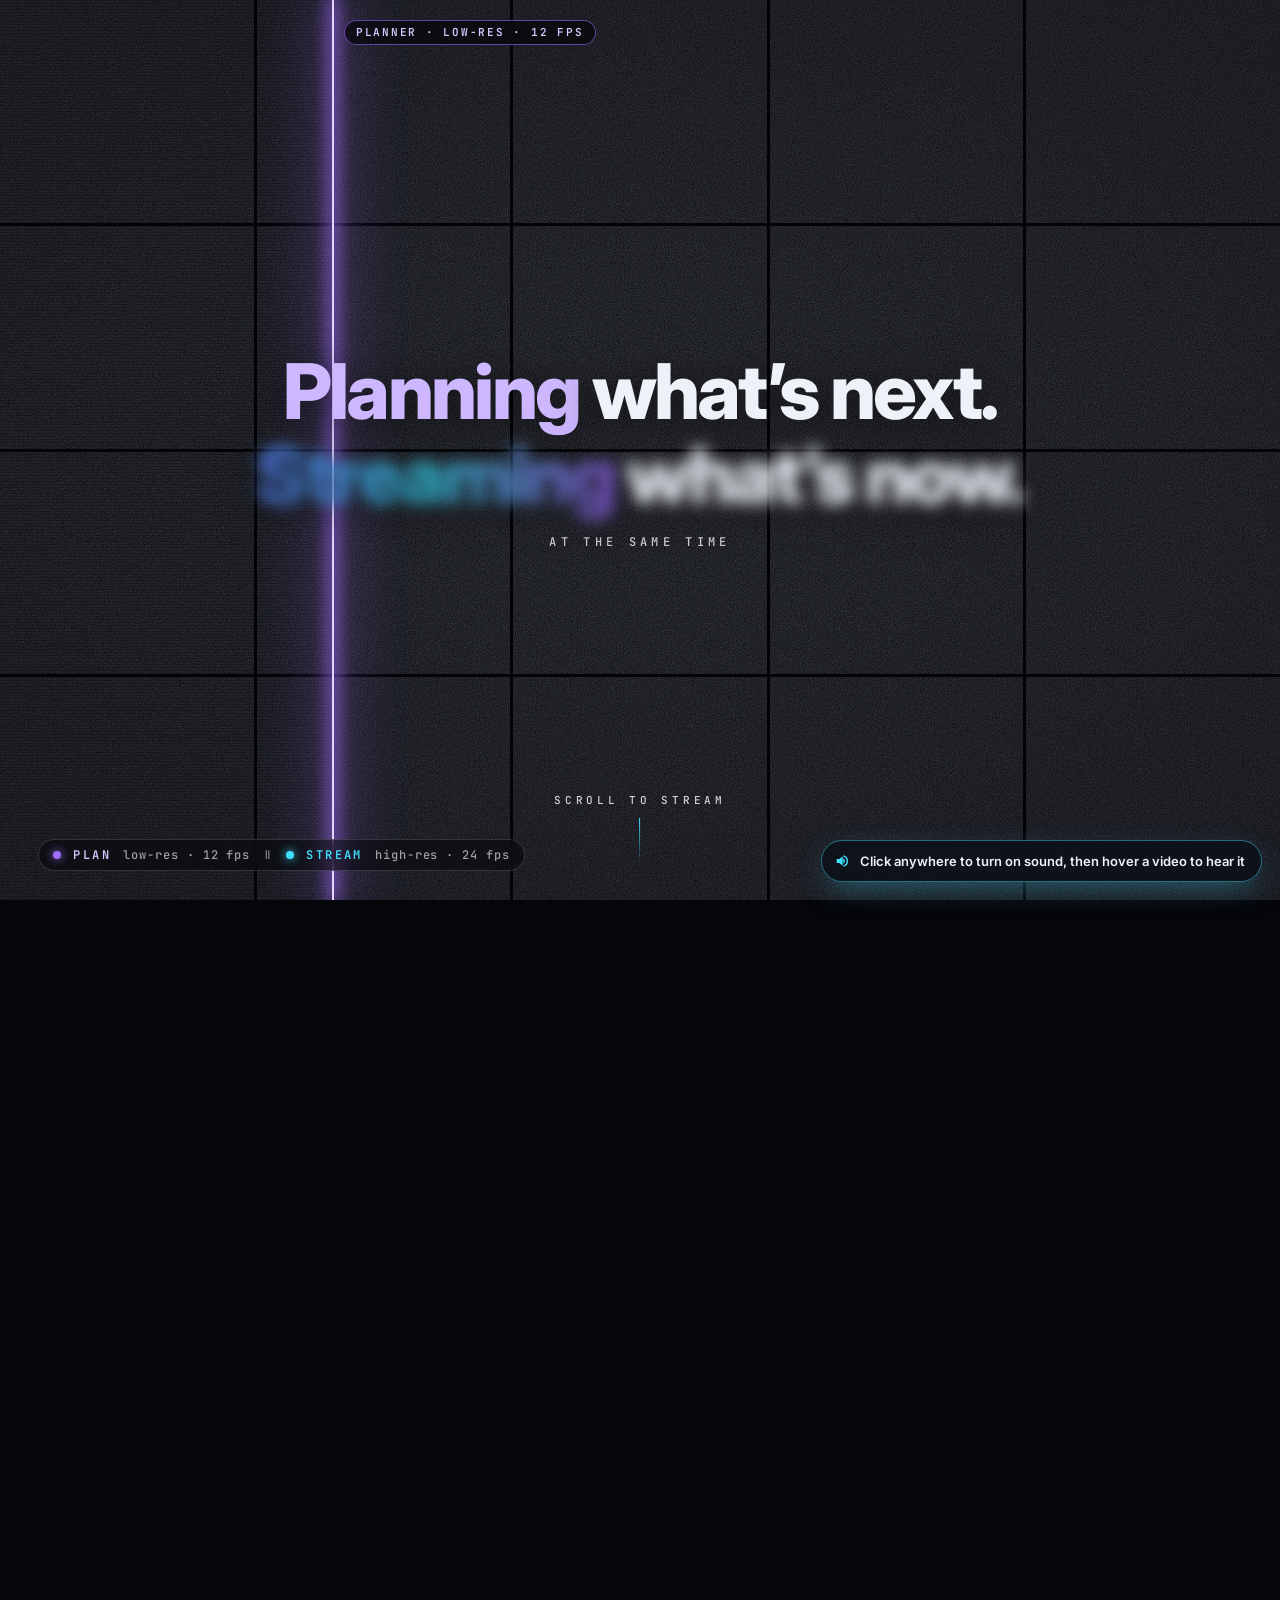
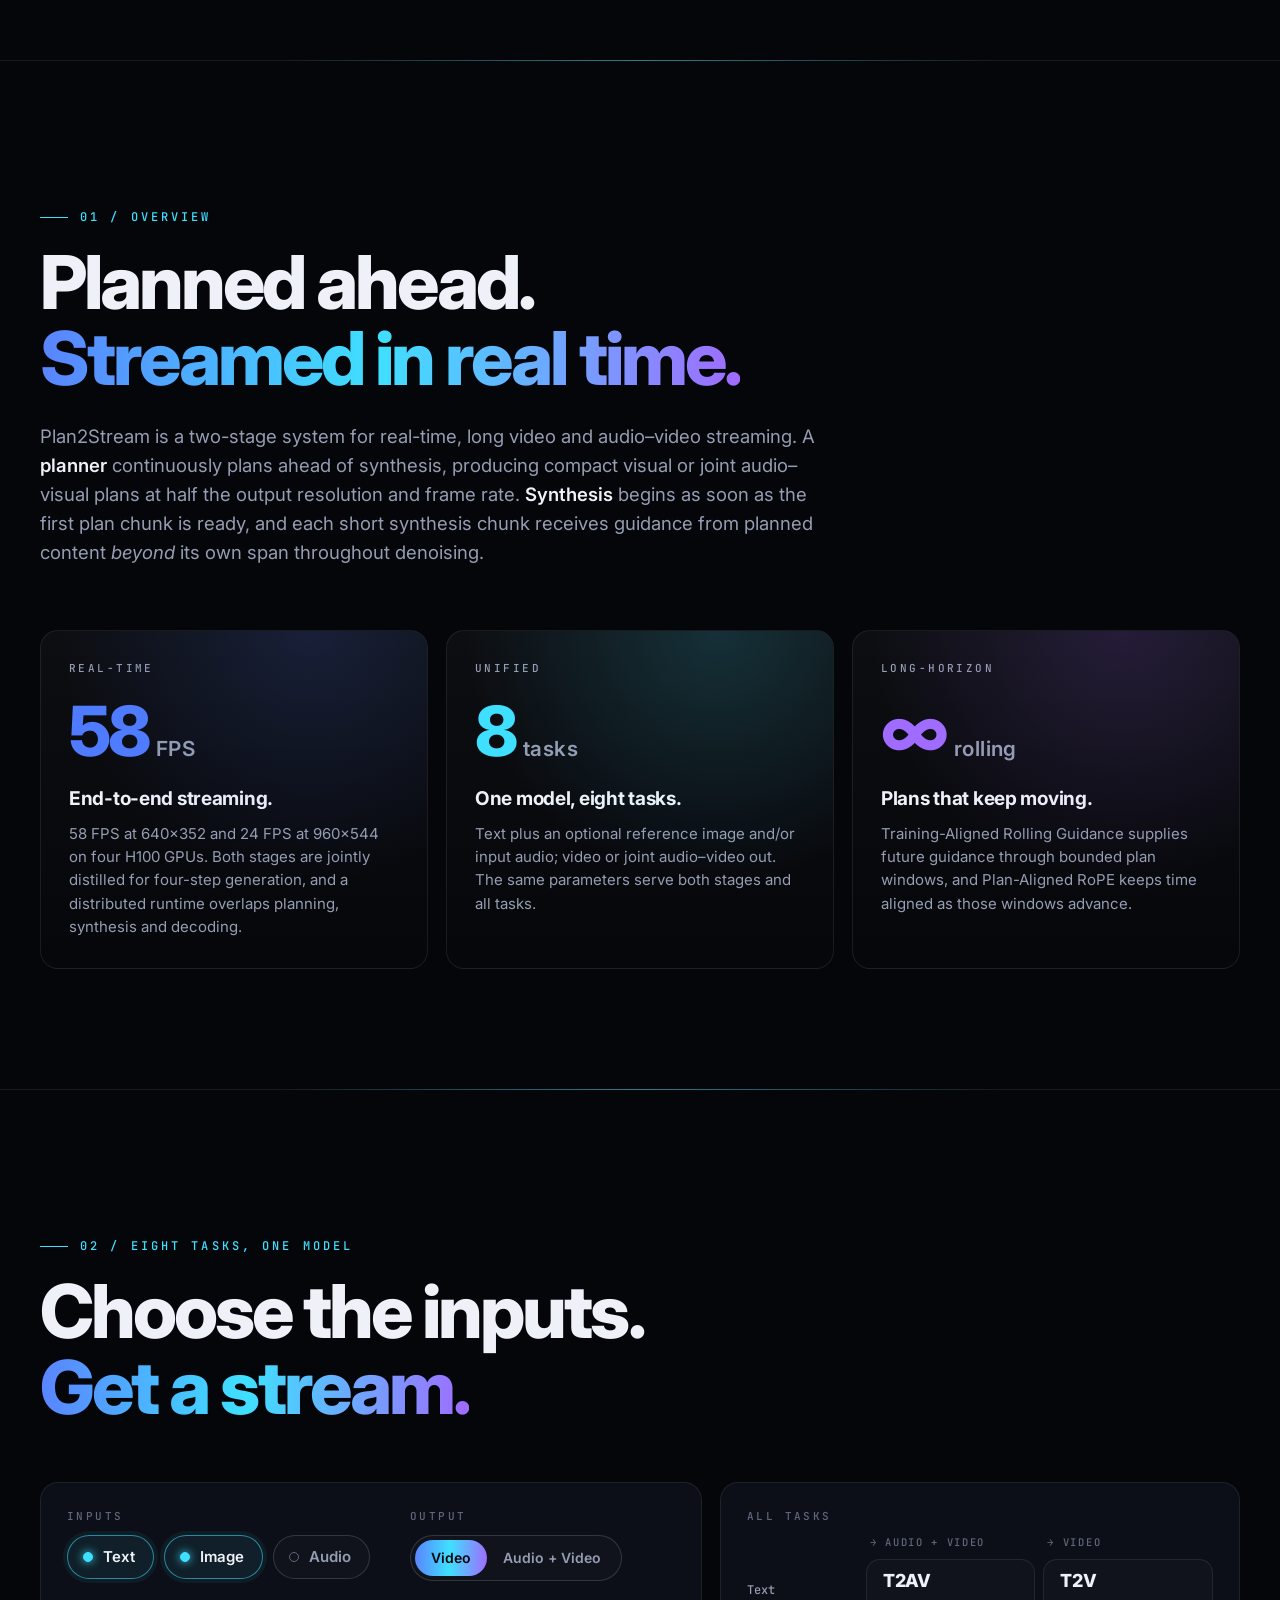
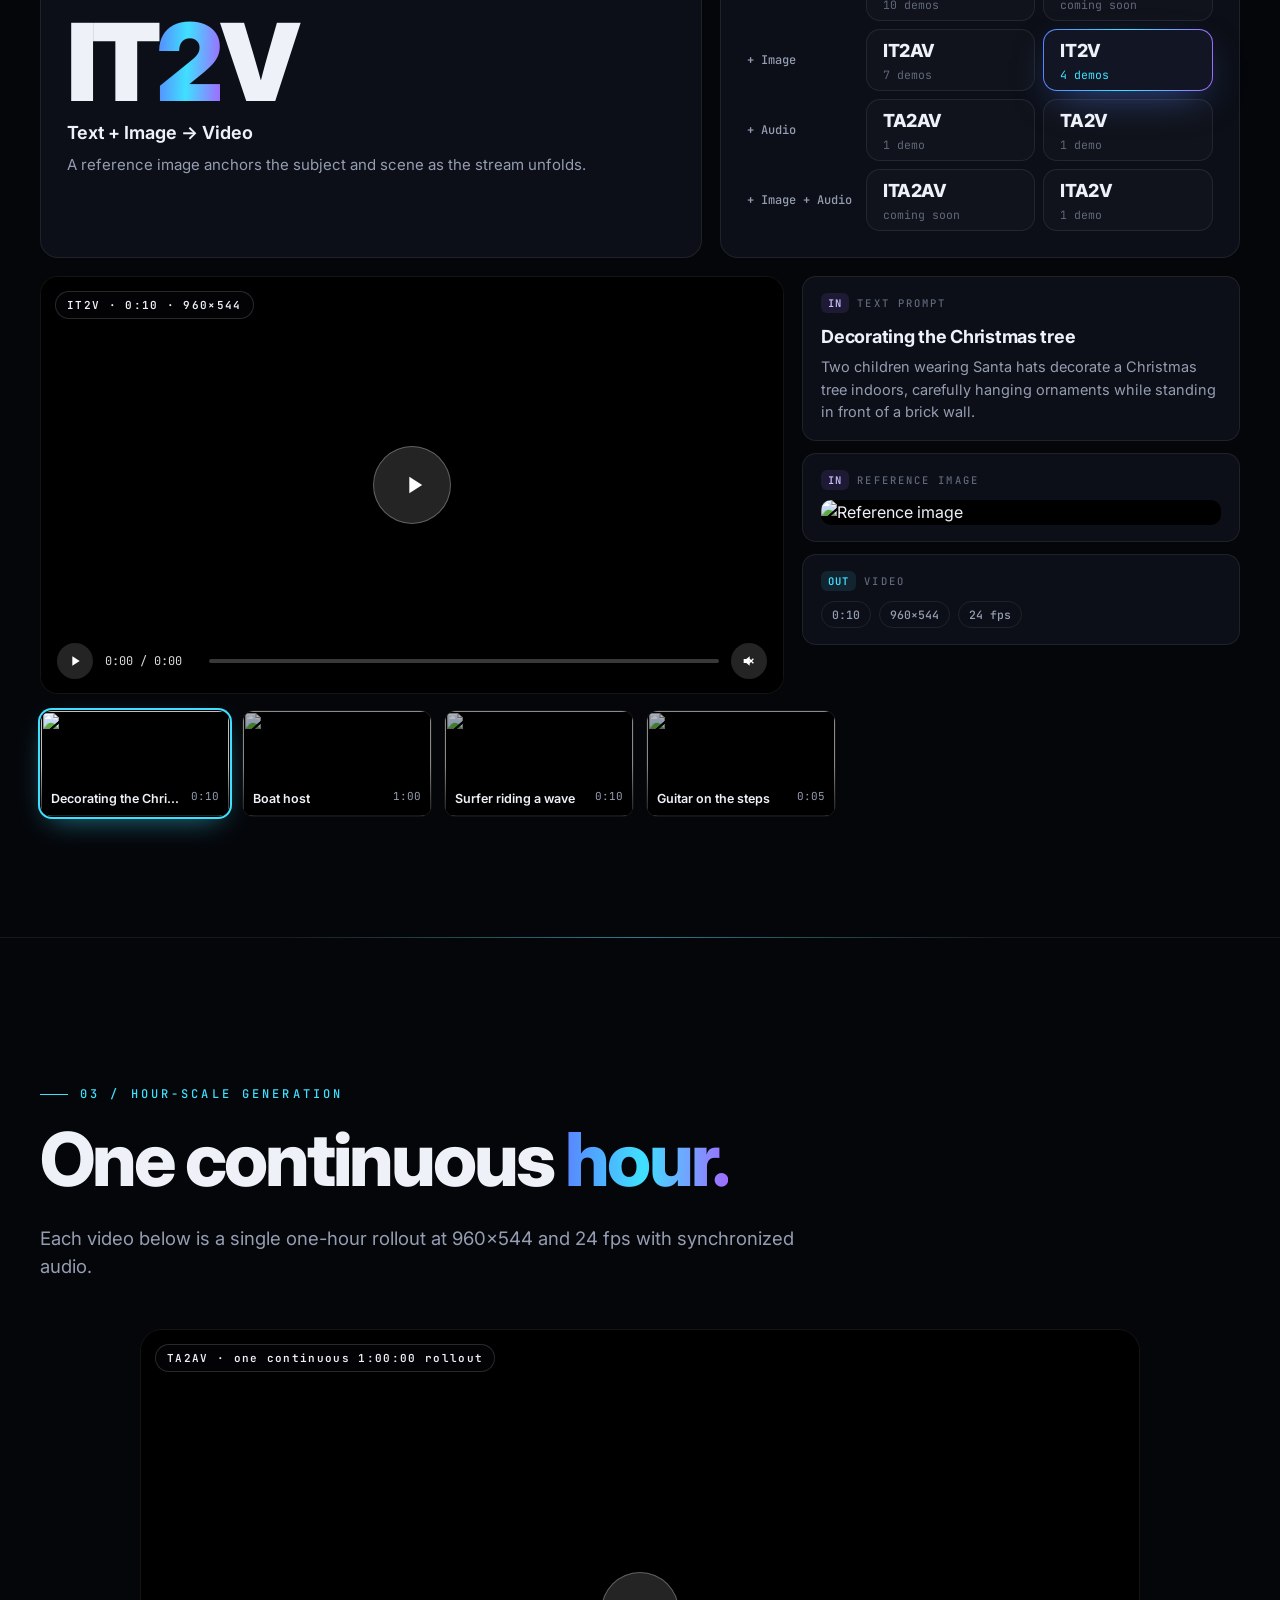
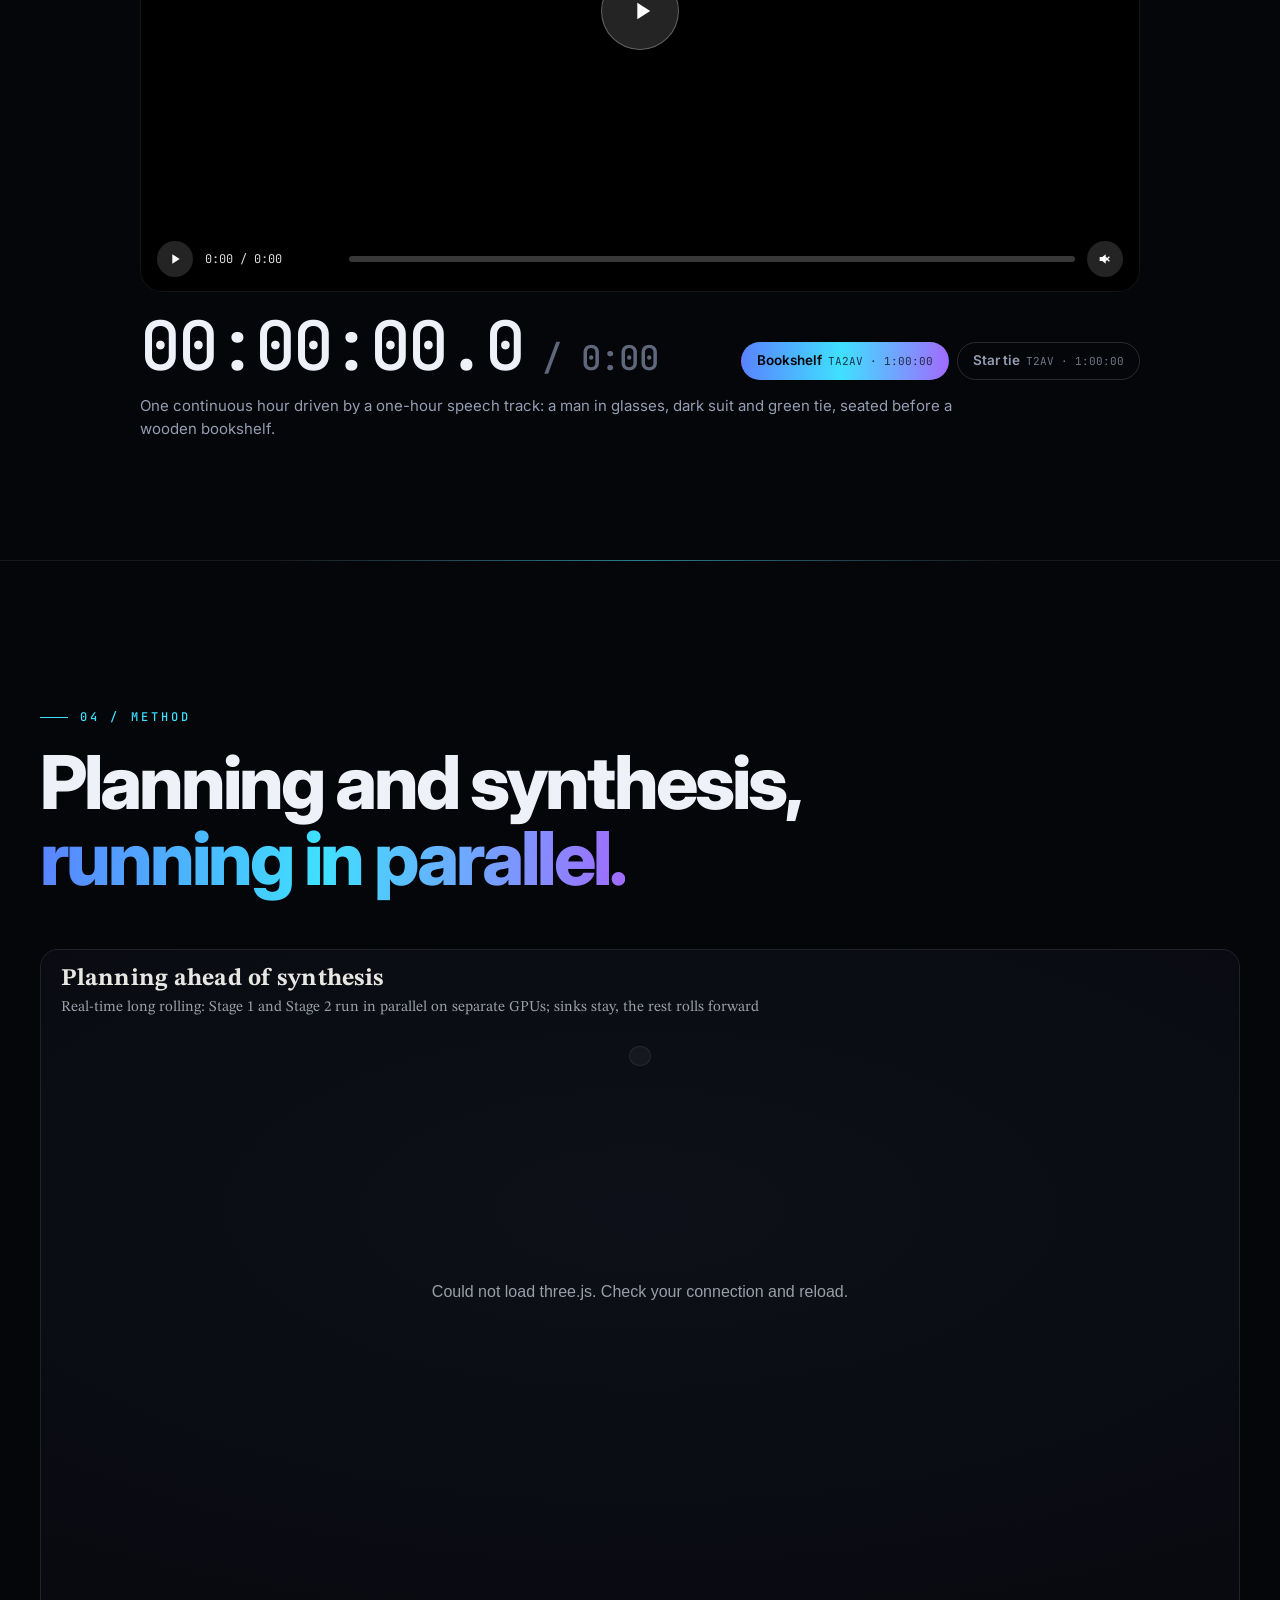
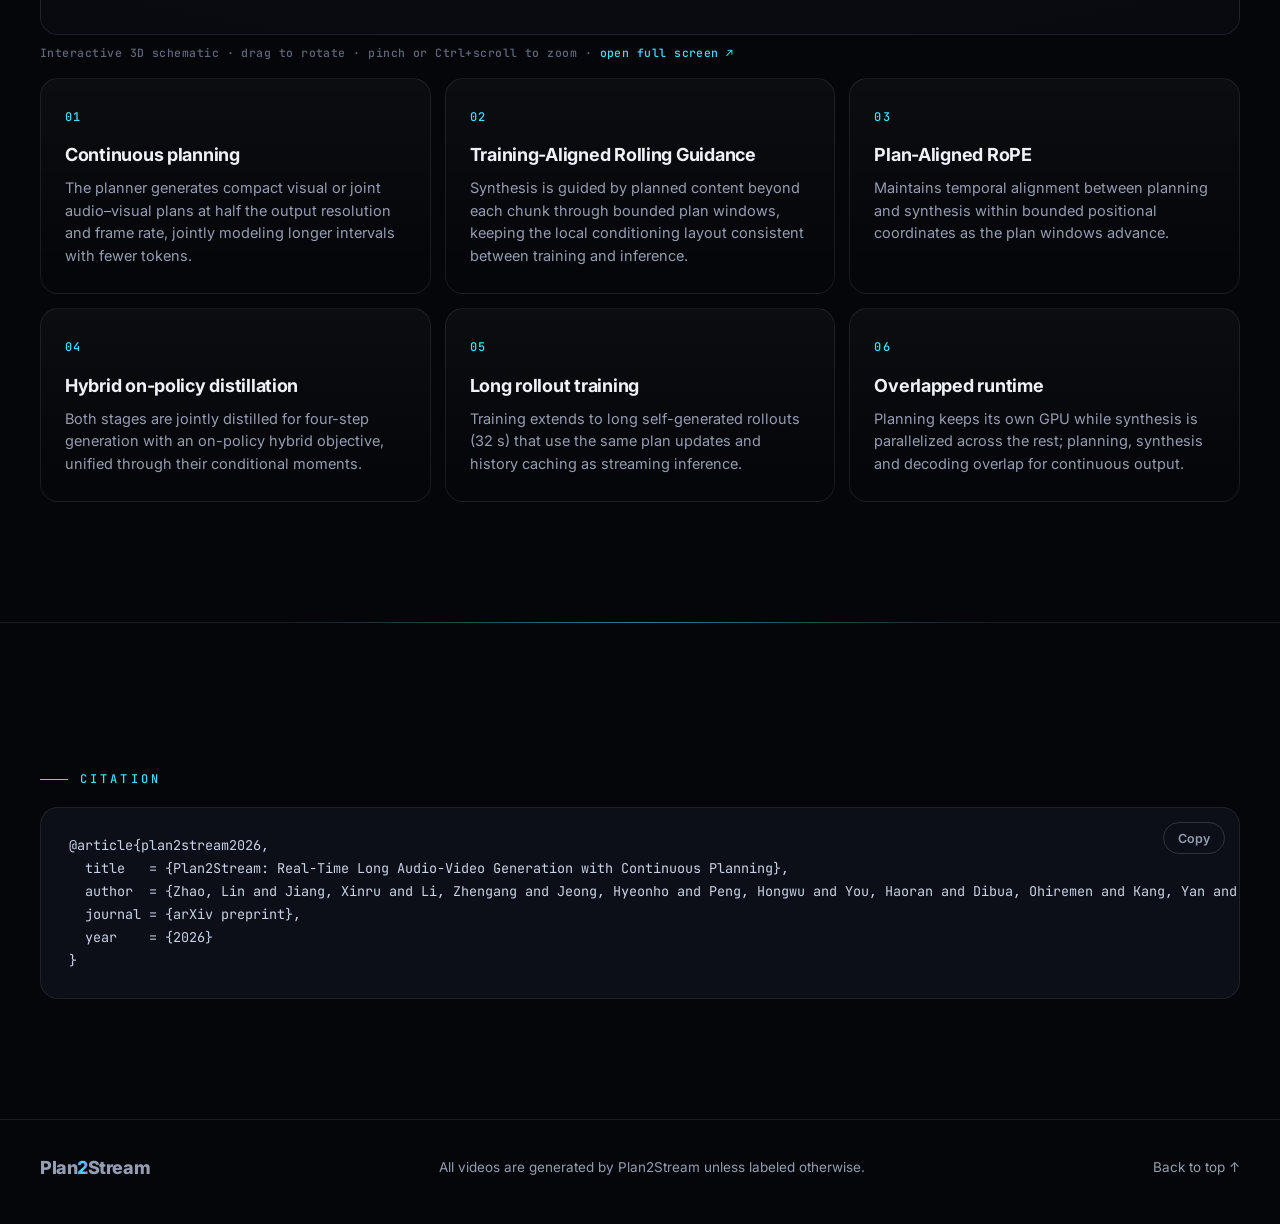
==== docs/index.html @ 72441523 "Plan2Stream project page Static site in docs/ (GitHub Pages, main:/docs). Videos are GitHub Release " ====
<!doctype html>
<html lang="en">
<head>
  <meta charset="utf-8" />
  <meta name="viewport" content="width=device-width, initial-scale=1, viewport-fit=cover" />
  <title>Plan2Stream: Real-Time Long Audio-Video Generation with Continuous Planning</title>
  <meta name="description" content="Plan2Stream is a unified two-stage system for real-time, long video and audio-video generation with continuous planning. Eight tasks, one model, hour-scale streams, 58 FPS end to end at 640×352." />
  <meta name="theme-color" content="#05060a" />
  <link rel="preconnect" href="https://fonts.googleapis.com" />
  <link rel="preconnect" href="https://fonts.gstatic.com" crossorigin />
  <link href="https://fonts.googleapis.com/css2?family=Inter:wght@400;500;600;700;800;900&family=JetBrains+Mono:wght@400;500;600&display=swap" rel="stylesheet" />
  <link rel="stylesheet" href="style.css?v=1" />
</head>
<body>
  <!-- ───────────────────────── Navigation (appears after the intro) ───────────────────────── -->
  <header class="nav" id="nav">
    <a class="nav-logo" href="#top">Plan<span>2</span>Stream</a>
    <nav class="nav-links" aria-label="Sections">
      <a href="#overview">Overview</a>
      <a href="#tasks">Tasks</a>
      <a href="#hour">Hour-scale</a>
      <a href="#method">Method</a>
      <a href="#compare" data-optional="compare">Compare</a>
      <a href="#bibtex">BibTeX</a>
    </nav>
    <button class="sound-btn" id="sound-btn" aria-pressed="false" aria-label="Toggle sound">
      <svg class="i-off" viewBox="0 0 24 24" aria-hidden="true"><path d="M4 9v6h4l5 4V5L8 9H4zm12.6 3 2.7-2.7-1.4-1.4-2.7 2.7-2.7-2.7-1.4 1.4 2.7 2.7-2.7 2.7 1.4 1.4 2.7-2.7 2.7 2.7 1.4-1.4z"/></svg>
      <svg class="i-on" viewBox="0 0 24 24" aria-hidden="true"><path d="M4 9v6h4l5 4V5L8 9H4zm12.5 3a4.5 4.5 0 0 0-2.5-4v8a4.5 4.5 0 0 0 2.5-4zM14 3.2v2.1a7 7 0 0 1 0 13.4v2.1a9 9 0 0 0 0-17.6z"/></svg>
      <span>Sound</span>
    </button>
  </header>

  <!-- ───────────────────────── Intro: plan → stream → wordmark ───────────────────────── -->
  <div class="hero-track" id="hero-track">
    <section class="hero" id="top" aria-label="Plan2Stream introduction">
      <h1 class="sr-only">Plan2Stream: Real-Time Long Audio-Video Generation with Continuous Planning</h1>

      <div class="wall" id="wall" aria-hidden="true"></div>
      <div class="shade" id="shade" aria-hidden="true"></div>
      <!-- Two fronts move at once: the planner runs ahead, synthesis follows at a fixed lag. -->
      <div class="fronts" aria-hidden="true">
        <div class="front front-plan" id="front-plan"><span>Planner · low-res · 12 fps</span></div>
        <div class="front front-syn" id="front-syn"><span>Synthesis · high-res · 24 fps</span></div>
      </div>

      <!-- Black multiply layer: the white wordmark lets the video wall show through. -->
      <div class="mask" id="mask" aria-hidden="true">
        <p class="mask-word" id="mask-word">P<span id="mask-focus">l</span>an2Stream</p>
      </div>
      <div class="lens-ring" id="lens-ring" aria-hidden="true"></div>

      <div class="hero-intro" id="hero-intro" aria-hidden="true">
        <p class="hi-line hi-plan"><em>Planning</em> what’s next.</p>
        <p class="hi-line hi-stream"><em>Streaming</em> what’s now.</p>
        <p class="hi-sub">at the same time</p>
      </div>

      <div class="hud" id="hud" aria-hidden="true">
        <span class="hud-dot plan"></span><span class="hud-mode plan">PLAN</span><span class="hud-spec">low-res · 12 fps</span>
        <span class="hud-sep">∥</span>
        <span class="hud-dot syn"></span><span class="hud-mode syn">STREAM</span><span class="hud-spec">high-res · 24 fps</span>
      </div>

      <div class="cue" id="cue" aria-hidden="true">
        <span>Scroll to stream</span>
        <i></i>
      </div>

      <p class="hero-kicker" id="hero-kicker">Real-time · Long-horizon · Audio–Video</p>

      <div class="hero-content" id="hero-content">
        <h2 class="hero-title">Real-Time Long Audio–Video Generation<br class="br-wide" /> with Continuous Planning</h2>
        <div class="hero-authors">
          <p class="author-row">
            <a class="author" href="https://lin-zhao-resolve.github.io/" target="_blank" rel="noopener">Lin Zhao<sup>1,2</sup><sup class="corr">*</sup></a>
            <a class="author" href="https://oshikaka.github.io/" target="_blank" rel="noopener">Xinru Jiang<sup>2</sup></a>
            <a class="author" href="https://scholar.google.com/citations?user=hH1Oun0AAAAJ" target="_blank" rel="noopener">Zhengang Li<sup>1</sup></a>
            <a class="author" href="https://hyeonho99.github.io/" target="_blank" rel="noopener">Hyeonho Jeong<sup>1</sup></a>
            <a class="author" href="https://harveyp123.github.io/" target="_blank" rel="noopener">Hongwu Peng<sup>1</sup></a>
          </p>
          <!-- Ohiremen Dibua: no live homepage found (Adobe profile returns 404); left unlinked. -->
          <p class="author-row">
            <a class="author" href="https://www.haoranyou.com/" target="_blank" rel="noopener">Haoran You<sup>1</sup></a>
            <span class="author">Ohiremen Dibua<sup>1</sup></span>
            <a class="author" href="https://research.adobe.com/person/yan-kang" target="_blank" rel="noopener">Yan Kang<sup>1</sup></a>
            <a class="author" href="https://xuelin.sites.northeastern.edu/" target="_blank" rel="noopener">Xue Lin<sup>2</sup></a>
            <a class="author" href="https://yifanfanfanfan.github.io/" target="_blank" rel="noopener">Yifan Gong<sup>1</sup></a>
          </p>
        </div>
        <p class="hero-affil"><span><sup>1</sup>Adobe Research</span><span><sup>2</sup>Northeastern University</span></p>
        <p class="hero-corr"><sup class="corr">*</sup>Corresponding author</p>
        <div class="hero-links">
          <a class="pill is-soon" href="#" aria-disabled="true">
            <svg viewBox="0 0 24 24" aria-hidden="true"><path d="M6 2h9l5 5v15H6V2zm8 1.5V8h4.5L14 3.5zM8.5 12h9v1.5h-9V12zm0 3.5h9V17h-9v-1.5zm0-7h4V10h-4V8.5z"/></svg>
            Paper <small>soon</small>
          </a>
          <a class="pill" href="https://github.com/lin-zhao-resoLve/Plan2Stream" target="_blank" rel="noopener">
            <svg viewBox="0 0 24 24" aria-hidden="true"><path d="M12 .5a11.5 11.5 0 0 0-3.6 22.4c.6.1.8-.3.8-.6v-2c-3.2.7-3.9-1.5-3.9-1.5-.5-1.3-1.3-1.7-1.3-1.7-1-.7.1-.7.1-.7 1.2.1 1.8 1.2 1.8 1.2 1 1.8 2.8 1.3 3.5 1 .1-.8.4-1.3.7-1.6-2.6-.3-5.3-1.3-5.3-5.7 0-1.3.5-2.3 1.2-3.1-.1-.3-.5-1.5.1-3.1 0 0 1-.3 3.2 1.2a11 11 0 0 1 5.8 0c2.2-1.5 3.2-1.2 3.2-1.2.6 1.6.2 2.8.1 3.1.8.8 1.2 1.9 1.2 3.1 0 4.4-2.7 5.4-5.3 5.7.4.4.8 1.1.8 2.2v3.2c0 .3.2.7.8.6A11.5 11.5 0 0 0 12 .5z"/></svg>
            GitHub
          </a>
          <a class="pill" href="#tasks">
            <svg viewBox="0 0 24 24" aria-hidden="true"><path d="M8 5v14l11-7z"/></svg>
            Demos
          </a>
          <a class="pill" href="#bibtex">
            <svg viewBox="0 0 24 24" aria-hidden="true"><path d="M7 7h4v4H8.5c0 1.7.9 2.8 2.5 3.2V16c-2.6-.4-4-2.3-4-5V7zm7 0h4v4h-2.5c0 1.7.9 2.8 2.5 3.2V16c-2.6-.4-4-2.3-4-5V7z"/></svg>
            BibTeX
          </a>
        </div>
        <ul class="hero-stats">
          <li><b>58</b><span>FPS · 640×352</span></li>
          <li><b>24</b><span>FPS · 960×544</span></li>
          <li><b>8</b><span>tasks · 1 model</span></li>
        </ul>
        <p class="hero-note">End-to-end throughput on four NVIDIA H100 GPUs</p>
      </div>
    </section>
  </div>

  <main id="site">
    <!-- ───────────────────────── 01 Overview ───────────────────────── -->
    <section class="section" id="overview">
      <div class="wrap">
        <p class="eyebrow reveal">01 / Overview</p>
        <h2 class="display reveal">Planned ahead.<br /><span class="grad">Streamed in real time.</span></h2>
        <p class="lead reveal">
          Plan2Stream is a two-stage system for real-time, long video and audio–video streaming.
          A <b>planner</b> continuously plans ahead of synthesis, producing compact visual or joint audio–visual
          plans at half the output resolution and frame rate. <b>Synthesis</b> begins as soon as the first plan
          chunk is ready, and each short synthesis chunk receives guidance from planned content <em>beyond</em>
          its own span throughout denoising.
        </p>

        <div class="features">
          <article class="feature reveal" style="--accent:79,124,255">
            <p class="k">Real-time</p>
            <p class="stat"><span data-count="58">58</span><small>FPS</small></p>
            <h3>End-to-end streaming.</h3>
            <p>58 FPS at 640×352 and 24 FPS at 960×544 on four H100 GPUs. Both stages are jointly distilled for four-step generation, and a distributed runtime overlaps planning, synthesis and decoding.</p>
          </article>
          <article class="feature reveal" style="--accent:63,224,255">
            <p class="k">Unified</p>
            <p class="stat"><span data-count="8">8</span><small>tasks</small></p>
            <h3>One model, eight tasks.</h3>
            <p>Text plus an optional reference image and/or input audio; video or joint audio–video out. The same parameters serve both stages and all tasks.</p>
          </article>
          <article class="feature reveal" style="--accent:160,107,255">
            <p class="k">Long-horizon</p>
            <p class="stat"><span>∞</span><small>rolling</small></p>
            <h3>Plans that keep moving.</h3>
            <p>Training-Aligned Rolling Guidance supplies future guidance through bounded plan windows, and Plan-Aligned RoPE keeps time aligned as those windows advance.</p>
          </article>
        </div>
      </div>
    </section>

    <!-- ───────────────────────── 02 Tasks (switchboard) ───────────────────────── -->
    <section class="section" id="tasks">
      <div class="wrap">
        <p class="eyebrow reveal">02 / Eight tasks, one model</p>
        <h2 class="display reveal">Choose the inputs.<br /><span class="grad">Get a stream.</span></h2>

        <div class="board reveal">
          <div class="panel board-controls">
            <div class="ctl">
              <p class="ctl-label">Inputs</p>
              <div class="ctl-row">
                <button class="chip locked" aria-pressed="true" data-in="T" title="Text is always provided"><i class="dot"></i>Text</button>
                <button class="chip" aria-pressed="false" data-in="I"><i class="dot"></i>Image</button>
                <button class="chip" aria-pressed="false" data-in="A"><i class="dot"></i>Audio</button>
              </div>
            </div>
            <div class="ctl">
              <p class="ctl-label">Output</p>
              <div class="seg" role="group" aria-label="Output modality">
                <button aria-pressed="true" data-out="V">Video</button>
                <button aria-pressed="false" data-out="AV">Audio + Video</button>
              </div>
            </div>
            <div class="task-readout">
              <p class="task-code" id="task-code" aria-live="polite">T2V</p>
              <p class="task-name" id="task-name"></p>
              <p class="task-desc" id="task-desc"></p>
            </div>
          </div>
          <div class="panel matrix-panel">
            <p class="ctl-label">All tasks</p>
            <div class="matrix" id="matrix"></div>
          </div>
        </div>

        <div class="stage reveal">
          <div id="task-player"></div>
          <aside class="io" id="io"></aside>
        </div>
        <div class="thumbs" id="thumbs"></div>
      </div>
    </section>

    <!-- ───────────────────────── 03 Long-horizon ───────────────────────── -->
    <section class="section" id="hour">
      <div class="wrap">
        <p class="eyebrow reveal">03 / Hour-scale generation</p>
        <h2 class="display reveal">One continuous <span class="grad">hour.</span></h2>
        <p class="lead reveal">Each video below is a single one-hour rollout at 960×544 and 24 fps with synchronized audio.</p>
        <div class="long-stage reveal">
          <div id="long-player"></div>
          <div class="long-hud">
            <div class="long-clock" id="long-clock">00:00:00.0<span class="tot"> / 1:00:00</span></div>
            <div class="long-tabs" id="long-tabs"></div>
          </div>
          <p class="long-caption" id="long-caption"></p>
        </div>
      </div>
    </section>

    <!-- ───────────────────────── 04 Method ───────────────────────── -->
    <section class="section" id="method">
      <div class="wrap">
        <p class="eyebrow reveal">04 / Method</p>
        <h2 class="display reveal">Planning and synthesis,<br /><span class="grad">running in parallel.</span></h2>

        <div class="flow3d reveal">
          <iframe id="method3d" src="method3d.html" title="Planning ahead of synthesis: interactive 3D schematic" loading="lazy"></iframe>
        </div>
        <p class="flow3d-cap">Interactive 3D schematic · drag to rotate · pinch or Ctrl+scroll to zoom · <a href="method3d.html" target="_blank" rel="noopener">open full screen ↗</a></p>

        <div class="cards">
          <article class="card reveal"><span class="n">01</span><h3>Continuous planning</h3><p>The planner generates compact visual or joint audio–visual plans at half the output resolution and frame rate, jointly modeling longer intervals with fewer tokens.</p></article>
          <article class="card reveal"><span class="n">02</span><h3>Training-Aligned Rolling Guidance</h3><p>Synthesis is guided by planned content beyond each chunk through bounded plan windows, keeping the local conditioning layout consistent between training and inference.</p></article>
          <article class="card reveal"><span class="n">03</span><h3>Plan-Aligned RoPE</h3><p>Maintains temporal alignment between planning and synthesis within bounded positional coordinates as the plan windows advance.</p></article>
          <article class="card reveal"><span class="n">04</span><h3>Hybrid on-policy distillation</h3><p>Both stages are jointly distilled for four-step generation with an on-policy hybrid objective, unified through their conditional moments.</p></article>
          <article class="card reveal"><span class="n">05</span><h3>Long rollout training</h3><p>Training extends to long self-generated rollouts (32 s) that use the same plan updates and history caching as streaming inference.</p></article>
          <article class="card reveal"><span class="n">06</span><h3>Overlapped runtime</h3><p>Planning keeps its own GPU while synthesis is parallelized across the rest; planning, synthesis and decoding overlap for continuous output.</p></article>
        </div>
      </div>
    </section>

    <!-- ───────────────────────── 05 Comparisons (rendered only when media.json has them) ───────────────────────── -->
    <section class="section" id="compare" hidden>
      <div class="wrap">
        <p class="eyebrow reveal">05 / Comparisons</p>
        <h2 class="display reveal">Side by side.<br /><span class="grad">Same prompt, same clock.</span></h2>
        <div class="compare-list" id="compare-list"></div>
      </div>
    </section>

    <!-- ───────────────────────── BibTeX ───────────────────────── -->
    <section class="section" id="bibtex">
      <div class="wrap">
        <p class="eyebrow reveal">Citation</p>
        <div class="bib reveal">
          <button class="bib-copy" id="bib-copy">Copy</button>
<pre id="bib-text">@article{plan2stream2026,
  title   = {Plan2Stream: Real-Time Long Audio-Video Generation with Continuous Planning},
  author  = {Zhao, Lin and Jiang, Xinru and Li, Zhengang and Jeong, Hyeonho and Peng, Hongwu and You, Haoran and Dibua, Ohiremen and Kang, Yan and Lin, Xue and Gong, Yifan},
  journal = {arXiv preprint},
  year    = {2026}
}</pre>
        </div>
      </div>
    </section>
  </main>

  <footer class="foot">
    <div class="wrap foot-in">
      <span class="nav-logo">Plan<span>2</span>Stream</span>
      <span class="foot-note">All videos are generated by Plan2Stream unless labeled otherwise.</span>
      <a href="#top">Back to top ↑</a>
    </div>
  </footer>

  <button class="sound-hint" id="sound-hint" hidden><svg viewBox="0 0 24 24" aria-hidden="true"><path d="M4 9v6h4l5 4V5L8 9H4zm12.5 3a4.5 4.5 0 0 0-2.5-4v8a4.5 4.5 0 0 0 2.5-4zM14 3.2v2.1a7 7 0 0 1 0 13.4v2.1a9 9 0 0 0 0-17.6z"/></svg><span>Click anywhere to turn on sound, then hover a video to hear it</span></button>
  <div class="load-error" id="load-error" hidden></div>
  <script src="main.js?v=1"></script>
</body>
</html>
---- docs/style.css ----
/* Plan2Stream project page — dark, video-first. Brand: blue → cyan → violet. */
:root {
  --bg: #05060a;
  --bg-2: #090b12;
  --card: #0c0f17;
  --card-2: #121624;
  --line: rgba(255, 255, 255, .08);
  --line-2: rgba(255, 255, 255, .15);
  --ink: #eef1f8;
  --muted: #959db2;
  --dim: #5f677b;
  --blue: #5a83ff;
  --cyan: #3fe0ff;
  --violet: #a06bff;
  --grad: linear-gradient(92deg, #5a83ff 0%, #3fe0ff 48%, #a06bff 100%);
  --radius: 18px;
  --wrap: 1200px;
  --font: "Inter", system-ui, -apple-system, "Segoe UI", Roboto, Helvetica, Arial, sans-serif;
  --mono: "JetBrains Mono", ui-monospace, SFMono-Regular, Menlo, Consolas, monospace;
  --ease: cubic-bezier(.2, .7, .2, 1);
}

* { box-sizing: border-box; }
html { background: var(--bg); scroll-padding-top: 76px; }
body {
  margin: 0;
  background: var(--bg);
  color: var(--ink);
  font-family: var(--font);
  line-height: 1.55;
  -webkit-font-smoothing: antialiased;
  overflow-x: hidden;
}
a { color: inherit; text-decoration: none; }
img, video { display: block; max-width: 100%; }
button { font: inherit; color: inherit; background: none; border: 0; cursor: pointer; padding: 0; }
::selection { background: rgba(63, 224, 255, .3); }
.sr-only { position: absolute; width: 1px; height: 1px; overflow: hidden; clip: rect(0 0 0 0); white-space: nowrap; }
.grad { background: var(--grad); -webkit-background-clip: text; background-clip: text; color: transparent; }

/* ───────────── Nav ───────────── */
.nav {
  position: fixed; inset: 0 0 auto; z-index: 60; height: 64px;
  display: flex; align-items: center; gap: 28px;
  padding: 0 max(20px, calc((100vw - var(--wrap)) / 2));
  background: rgba(5, 6, 10, .62);
  -webkit-backdrop-filter: saturate(1.5) blur(16px); backdrop-filter: saturate(1.5) blur(16px);
  border-bottom: 1px solid var(--line);
  transform: translateY(-101%); transition: transform .5s var(--ease);
}
.nav.show { transform: none; }
.nav-logo { font-weight: 800; letter-spacing: -.025em; font-size: 18px; }
.nav-logo span { background: var(--grad); -webkit-background-clip: text; background-clip: text; color: transparent; }
.nav-links { display: flex; gap: 24px; margin-left: auto; font-size: 14px; color: var(--muted); }
.nav-links a { position: relative; transition: color .2s; }
.nav-links a:hover, .nav-links a.active { color: var(--ink); }
.nav-links a.active::after { content: ""; position: absolute; left: 0; right: 0; bottom: -22px; height: 2px; background: var(--grad); }
.sound-btn {
  display: inline-flex; align-items: center; gap: 8px; height: 36px; padding: 0 14px 0 11px;
  border-radius: 999px; border: 1px solid var(--line-2); font-size: 13px; font-weight: 600; color: var(--muted);
  transition: border-color .2s, color .2s, background .2s;
}
.sound-btn svg { width: 17px; height: 17px; fill: currentColor; }
.sound-btn .i-on, .sound-on .sound-btn .i-off { display: none; }
.sound-on .sound-btn .i-on { display: block; }
.sound-on .sound-btn { color: var(--ink); border-color: rgba(63, 224, 255, .55); background: rgba(63, 224, 255, .08); }
@media (max-width: 860px) { .nav-links { display: none; } .sound-btn { margin-left: auto; } }

/* ───────────── Intro ───────────── */
.hero-track { position: relative; height: 540vh; } /* 100vh sticky stage + T.end (main.js) of travel */
.hero {
  position: sticky; top: 0; height: 100vh; height: 100svh; overflow: hidden;
  isolation: isolate; background: #000;
}
.wall {
  position: absolute; inset: 0; z-index: 0; display: grid; gap: 3px; background: #000;
  grid-template-columns: repeat(var(--cols, 5), 1fr); grid-template-rows: repeat(var(--rows, 4), 1fr);
}
.tile { /* not yet generated: live noise */
  position: relative; overflow: hidden; --w: 0; --wp: 0;
  background: #07080c url("data:image/svg+xml,%3Csvg xmlns='http://www.w3.org/2000/svg' width='180' height='180'%3E%3Cfilter id='n'%3E%3CfeTurbulence type='fractalNoise' baseFrequency='.85' numOctaves='2' stitchTiles='stitch'/%3E%3CfeColorMatrix values='0 0 0 0 .5 0 0 0 0 .53 0 0 0 0 .66 0 0 0 .5 0'/%3E%3C/filter%3E%3Crect width='100%25' height='100%25' filter='url(%23n)'/%3E%3C/svg%3E"); animation: noise .45s steps(3) infinite;
}
.tile.planned { animation: none; }
@keyframes noise { 0% { background-position: 0 0; } 33% { background-position: -61px 37px; } 66% { background-position: 43px -71px; } }
.tile video, .tile img { position: absolute; inset: 0; width: 100%; height: 100%; object-fit: cover; }
.tile .plan { image-rendering: pixelated; filter: saturate(.72) contrast(.95) brightness(.82);
  clip-path: inset(0 calc((1 - var(--wp)) * 100%) 0 0); -webkit-clip-path: inset(0 calc((1 - var(--wp)) * 100%) 0 0); }
.tile .synth { clip-path: inset(0 calc((1 - var(--w)) * 100%) 0 0); -webkit-clip-path: inset(0 calc((1 - var(--w)) * 100%) 0 0); }
.tile::after { /* scanlines over the not-yet-synthesized (plan) part */
  content: ""; position: absolute; inset: 0; pointer-events: none;
  background: repeating-linear-gradient(0deg, rgba(0, 0, 0, .22) 0 1px, transparent 1px 3px);
  clip-path: inset(0 calc((1 - var(--wp)) * 100%) 0 calc(var(--w) * 100%));
  -webkit-clip-path: inset(0 calc((1 - var(--wp)) * 100%) 0 calc(var(--w) * 100%));
}
.fronts { position: absolute; inset: 0; z-index: 2; pointer-events: none; overflow: hidden; }
.front { position: absolute; top: 0; bottom: 0; left: 0; width: 2px; margin-left: -1px; opacity: 0; }
.front-plan { background: #e2d5ff; box-shadow: 0 0 16px 4px rgba(160, 107, 255, .8), 0 0 56px 14px rgba(160, 107, 255, .32); }
.front-syn { background: #c9f8ff; box-shadow: 0 0 16px 4px rgba(63, 224, 255, .85), 0 0 56px 14px rgba(90, 131, 255, .35); }
.front span {
  position: absolute; left: 12px; white-space: nowrap; padding: 6px 11px; border-radius: 999px;
  font: 600 11px/1 var(--mono); letter-spacing: .16em; text-transform: uppercase;
  background: rgba(5, 6, 10, .72); border: 1px solid; -webkit-backdrop-filter: blur(8px); backdrop-filter: blur(8px);
}
.front-plan span { top: 20px; color: #d9c8ff; border-color: rgba(160, 107, 255, .6); }
.front-syn span { bottom: 84px; color: var(--cyan); border-color: rgba(63, 224, 255, .6); }
.tile .scan {
  position: absolute; top: 0; bottom: 0; left: calc(var(--w) * 100%); width: 2px; margin-left: -1px;
  background: #bff6ff; box-shadow: 0 0 14px 3px rgba(63, 224, 255, .75), 0 0 40px 10px rgba(90, 131, 255, .35);
  opacity: 0; pointer-events: none; z-index: 2;
}
.tile.wiping .scan { opacity: 1; }
.tile.has-audio.hover::before { /* hovered tile with sound */
  content: ""; position: absolute; inset: 0; z-index: 3; pointer-events: none;
  box-shadow: inset 0 0 0 2px rgba(63, 224, 255, .85), inset 0 0 44px rgba(63, 224, 255, .22);
}
.tile-snd {
  position: absolute; right: 8px; top: 8px; z-index: 4; display: grid; place-items: center; width: 28px; height: 28px;
  border-radius: 50%; background: rgba(5, 6, 10, .62); border: 1px solid rgba(255, 255, 255, .25);
  opacity: 0; transform: scale(.8); transition: opacity .25s, transform .25s, border-color .25s, box-shadow .25s; pointer-events: none;
}
.tile-snd svg { width: 14px; height: 14px; fill: #fff; }
.tile.hover .tile-snd { opacity: 1; transform: none; }
.sound-on .tile.hover .tile-snd { border-color: var(--cyan); box-shadow: 0 0 14px rgba(63, 224, 255, .65); }

.shade {
  position: absolute; inset: 0; z-index: 1; pointer-events: none; opacity: 0;
  background: radial-gradient(ellipse 70% 60% at 50% 50%, rgba(5, 6, 10, .55), rgba(5, 6, 10, .82));
}
.mask {
  position: absolute; inset: 0; z-index: 2; display: flex; align-items: center; justify-content: center;
  overflow: hidden; pointer-events: none; mix-blend-mode: multiply; visibility: hidden;
  background-color: #000;
  background-image: radial-gradient(circle var(--lr, 0.01px) at var(--mx, 50%) var(--my, 50%), #fff 96%, #000 100%);
}
.mask-word {
  margin: 0; color: #fff; font-weight: 900; line-height: 1; white-space: nowrap;
  font-size: clamp(64px, 14.4vw, 300px); letter-spacing: -.05em;
  text-rendering: geometricPrecision;
}
.lens-ring {
  position: absolute; z-index: 4; left: 0; top: 0; width: 0; height: 0; border-radius: 50%;
  border: 1px solid rgba(63, 224, 255, .55); box-shadow: 0 0 30px rgba(63, 224, 255, .25), inset 0 0 30px rgba(63, 224, 255, .12);
  pointer-events: none; opacity: 0; transform: translate(-50%, -50%);
}

.hero-intro { position: absolute; inset: 0; z-index: 5; display: flex; flex-direction: column; align-items: center; justify-content: center; gap: 4px; pointer-events: none; text-align: center; padding: 0 20px; }
.hi-line {
  margin: 0; font-weight: 800; letter-spacing: -.035em; line-height: 1.04;
  font-size: clamp(34px, 6vw, 92px); text-shadow: 0 6px 40px rgba(0, 0, 0, .6);
  transition: opacity .6s var(--ease), transform .6s var(--ease), filter .6s var(--ease);
}
.hi-line em { font-style: normal; }
.hi-plan em { color: #cdb8ff; }
.hi-stream em { background: var(--grad); -webkit-background-clip: text; background-clip: text; color: transparent; }
.hi-stream { opacity: 0; transform: translateY(20px); filter: blur(8px); }
.hero-intro.streaming .hi-stream { opacity: 1; transform: none; filter: none; }
.hi-sub { margin: 16px 0 0; font: 500 12px/1 var(--mono); letter-spacing: .36em; text-transform: uppercase; color: rgba(255, 255, 255, .78);
  text-shadow: 0 2px 16px rgba(0, 0, 0, .7); opacity: 0; transition: opacity .6s var(--ease) .3s; }
.hero-intro.streaming .hi-sub { opacity: 1; }

.hud {
  position: absolute; z-index: 6; left: max(20px, 3vw); bottom: max(22px, 3.2vh);
  display: flex; align-items: center; gap: 12px; padding: 9px 14px; border-radius: 999px;
  font: 500 12px/1 var(--mono); letter-spacing: .08em; color: rgba(255, 255, 255, .86);
  background: rgba(5, 6, 10, .55); border: 1px solid var(--line-2);
  -webkit-backdrop-filter: blur(10px); backdrop-filter: blur(10px);
}
.hud-dot { width: 8px; height: 8px; border-radius: 50%; animation: pulse 1.4s ease-in-out infinite; }
.hud-dot.plan { background: var(--violet); box-shadow: 0 0 10px var(--violet); }
.hud-dot.syn { background: var(--cyan); box-shadow: 0 0 10px var(--cyan); animation-delay: .7s; }
.hud-mode { font-weight: 600; letter-spacing: .2em; }
.hud-mode.plan { color: #d9c8ff; }
.hud-mode.syn { color: var(--cyan); }
.hud-sep { color: rgba(255, 255, 255, .45); margin: 0 2px; }
.hud-spec { color: rgba(255, 255, 255, .6); }
@keyframes pulse { 50% { opacity: .35; } }

.cue {
  position: absolute; z-index: 6; left: 50%; bottom: max(26px, 4vh); transform: translateX(-50%);
  display: flex; flex-direction: column; align-items: center; gap: 12px; pointer-events: none;
  font: 500 11px/1 var(--mono); letter-spacing: .34em; text-transform: uppercase; color: rgba(255, 255, 255, .8);
}
.cue i { width: 1px; height: 46px; background: linear-gradient(var(--cyan), transparent); animation: cue 1.9s var(--ease) infinite; transform-origin: top; }
@keyframes cue { 0% { transform: scaleY(0); opacity: 1; } 70% { transform: scaleY(1); opacity: 1; } 100% { transform: scaleY(1); opacity: 0; } }

.hero-kicker {
  position: absolute; z-index: 6; left: 0; right: 0; margin: 0; text-align: center; opacity: 0;
  font: 500 12px/1 var(--mono); letter-spacing: .34em; text-transform: uppercase; color: rgba(255, 255, 255, .72);
}
.hero-content {
  position: absolute; z-index: 6; left: 0; right: 0; padding: 0 20px; text-align: center; opacity: 0;
  pointer-events: none;
}
.hero-content.live { pointer-events: auto; }
.hero-title { margin: 0 auto; max-width: 980px; font-weight: 600; font-size: clamp(19px, 2.1vw, 30px); line-height: 1.25; letter-spacing: -.015em; color: #f3f5fb; }
.hero-authors { margin: 16px auto 0; max-width: 1040px; display: flex; flex-direction: column; gap: 6px; }
.author-row { margin: 0; display: flex; justify-content: center; flex-wrap: wrap; gap: 4px 26px; }
.author { color: #e3e7f3; font-size: 15.5px; line-height: 1.5; white-space: nowrap; }
a.author { border-bottom: 1px solid rgba(255, 255, 255, .16); transition: color .2s, border-color .2s; }
a.author:hover { color: #fff; border-bottom-color: var(--cyan); }
.author sup.corr, .hero-corr sup.corr { color: #ffd479; }
.hero-corr { margin: 4px 0 0; color: var(--muted); font-size: 12.5px; }
.hero-corr sup { font-size: .68em; margin-right: 1px; }
.hero-authors sup, .hero-affil sup { font-size: .68em; margin-left: 1px; color: var(--cyan); }
.hero-affil { display: flex; justify-content: center; flex-wrap: wrap; gap: 4px 18px; margin: 6px 0 0; color: var(--muted); font-size: 13.5px; }
.hero-note { margin: 14px 0 0; font: 500 10.5px var(--mono); letter-spacing: .14em; text-transform: uppercase; color: var(--dim); }
.hero-links { display: flex; justify-content: center; flex-wrap: wrap; gap: 10px; margin-top: 26px; }
.pill {
  display: inline-flex; align-items: center; gap: 9px; height: 42px; padding: 0 18px 0 14px; border-radius: 999px;
  font-weight: 600; font-size: 14.5px; color: #fff; border: 1px solid var(--line-2);
  background: rgba(255, 255, 255, .06); -webkit-backdrop-filter: blur(10px); backdrop-filter: blur(10px);
  transition: background .2s, border-color .2s, transform .2s;
}
.pill:hover { background: rgba(255, 255, 255, .12); border-color: rgba(255, 255, 255, .3); transform: translateY(-1px); }
.pill svg { width: 17px; height: 17px; fill: currentColor; }
.pill small { font: 500 10px var(--mono); letter-spacing: .1em; text-transform: uppercase; color: var(--muted); margin-left: 2px; }
.pill.is-soon { cursor: default; opacity: .72; }
.pill.is-soon:hover { transform: none; background: rgba(255, 255, 255, .06); }
.hero-stats { display: flex; justify-content: center; gap: clamp(20px, 5vw, 64px); margin: 34px 0 0; padding: 0; list-style: none; }
.hero-stats li { display: flex; flex-direction: column; align-items: center; gap: 4px; }
.hero-stats b { font-weight: 800; font-size: clamp(28px, 3.2vw, 44px); letter-spacing: -.03em; line-height: 1; }
.hero-stats li:nth-child(1) b { color: #8fb0ff; }
.hero-stats li:nth-child(2) b { color: #7fe9ff; }
.hero-stats li:nth-child(3) b { color: #c5a6ff; }
.hero-stats span { font: 500 11px var(--mono); letter-spacing: .12em; text-transform: uppercase; color: var(--muted); }
@media (max-width: 700px) { .br-wide { display: none; } .hero-stats { gap: 18px; } .author { font-size: 13px; } .author-row { gap: 2px 14px; } .hero-affil { font-size: 12px; } .hero-links { margin-top: 18px; } .hero-stats { margin-top: 22px; } }

/* Static intro (reduced motion / no media) */
.hero-static .hero-track { height: 100vh; height: 100svh; }
.hero-static .hud, .hero-static .cue, .hero-static .hero-intro { display: none; }

/* ───────────── Sections ───────────── */
.section { position: relative; padding: clamp(96px, 12vw, 150px) 0 clamp(80px, 10vw, 120px); border-top: 1px solid var(--line); }
.section::before { /* faint top glow */
  content: ""; position: absolute; left: 50%; top: -1px; width: min(720px, 80vw); height: 1px; transform: translateX(-50%);
  background: linear-gradient(90deg, transparent, rgba(63, 224, 255, .5), transparent);
}
.wrap { width: min(var(--wrap), calc(100% - 40px)); margin: 0 auto; }
.eyebrow { display: flex; align-items: center; gap: 12px; margin: 0 0 22px; font: 500 12px/1 var(--mono); letter-spacing: .26em; text-transform: uppercase; color: var(--cyan); }
.eyebrow::before { content: ""; width: 28px; height: 1px; background: currentColor; }
.display { margin: 0 0 26px; font-weight: 800; font-size: clamp(38px, 5.8vw, 80px); line-height: 1.02; letter-spacing: -.04em; }
.lead { margin: 0; max-width: 780px; color: var(--muted); font-size: clamp(16.5px, 1.45vw, 19.5px); }
.lead b { color: var(--ink); font-weight: 600; }
.reveal { opacity: 0; transform: translateY(26px); transition: opacity .9s var(--ease), transform .9s var(--ease); }
.reveal.in { opacity: 1; transform: none; }
@media (prefers-reduced-motion: reduce) { .reveal { opacity: 1; transform: none; transition: none; } }

/* Features */
.features { display: grid; grid-template-columns: repeat(3, 1fr); gap: 18px; margin-top: 64px; }
.feature {
  --mx: 70%; --my: 0%;
  position: relative; overflow: hidden; padding: 30px 28px 30px; border-radius: var(--radius);
  border: 1px solid var(--line); background: linear-gradient(180deg, rgba(255, 255, 255, .035), rgba(255, 255, 255, .008));
  transition-delay: calc(var(--i, 0) * 80ms);
}
.feature::before {
  content: ""; position: absolute; inset: 0; pointer-events: none;
  background: radial-gradient(420px circle at var(--mx) var(--my), rgba(var(--accent), .16), transparent 60%);
}
.feature .k { margin: 0; font: 500 11px var(--mono); letter-spacing: .22em; text-transform: uppercase; color: var(--muted); }
.feature .stat { margin: 22px 0 4px; font-weight: 800; font-size: clamp(52px, 5.4vw, 76px); letter-spacing: -.045em; line-height: 1; color: rgb(var(--accent)); }
.feature .stat small { margin-left: 8px; font-size: .3em; font-weight: 600; letter-spacing: .02em; color: var(--muted); }
.feature h3 { margin: 18px 0 8px; font-size: 19px; letter-spacing: -.015em; }
.feature p:last-child { margin: 0; color: var(--muted); font-size: 15px; }
@media (max-width: 900px) { .features { grid-template-columns: 1fr; } }

/* ───────────── Task switchboard ───────────── */
.board { display: grid; grid-template-columns: minmax(0, 1.12fr) minmax(0, .88fr); gap: 18px; margin: 56px 0 18px; }
.panel { border: 1px solid var(--line); border-radius: var(--radius); background: var(--card); padding: 26px; }
.board-controls { display: grid; grid-template-columns: auto auto; justify-content: start; gap: 22px 40px; align-content: start; }
.task-readout { grid-column: 1 / -1; }
.ctl-label { margin: 0 0 12px; font: 500 11px var(--mono); letter-spacing: .22em; text-transform: uppercase; color: var(--dim); }
.ctl-row { display: flex; flex-wrap: wrap; gap: 10px; }
.chip {
  display: inline-flex; align-items: center; gap: 10px; height: 44px; padding: 0 18px 0 15px; border-radius: 999px;
  font-weight: 600; font-size: 15px; color: var(--muted); border: 1px solid var(--line-2); background: rgba(255, 255, 255, .02);
  transition: border-color .25s, background .25s, color .25s, box-shadow .25s;
}
.chip:hover { color: var(--ink); border-color: rgba(255, 255, 255, .28); }
.chip .dot { width: 10px; height: 10px; border-radius: 50%; border: 1.5px solid var(--dim); transition: .25s; }
.chip[aria-pressed="true"] { color: var(--ink); border-color: rgba(63, 224, 255, .55); background: rgba(63, 224, 255, .08); box-shadow: 0 0 0 4px rgba(63, 224, 255, .06); }
.chip[aria-pressed="true"] .dot { background: var(--cyan); border-color: var(--cyan); box-shadow: 0 0 10px var(--cyan); }
.chip.locked { cursor: default; }
.seg { display: inline-flex; padding: 4px; border-radius: 999px; border: 1px solid var(--line-2); background: rgba(255, 255, 255, .02); }
.seg button { height: 36px; padding: 0 16px; border-radius: 999px; font-weight: 600; font-size: 14px; color: var(--muted); transition: color .2s, background .2s; }
.seg button:hover { color: var(--ink); }
.seg button[aria-pressed="true"] { background: var(--grad); color: #05060a; }
.task-code { display: flex; margin: 8px 0 6px; font-weight: 900; font-size: clamp(60px, 8.4vw, 120px); line-height: .95; letter-spacing: -.055em; perspective: 600px; }
.task-code span { display: inline-block; }
.task-code .two { background: var(--grad); -webkit-background-clip: text; background-clip: text; color: transparent; padding-right: .02em; }
.task-code span.flip { animation: flip .55s var(--ease) both; animation-delay: calc(var(--d, 0) * 45ms); }
@keyframes flip { from { opacity: 0; transform: translateY(35%) rotateX(-75deg); filter: blur(6px); } to { opacity: 1; transform: none; filter: none; } }
.task-name { margin: 0; font-weight: 650; font-size: 18px; }
.task-desc { margin: 6px 0 0; max-width: 580px; color: var(--muted); font-size: 15px; }

.matrix-panel { display: flex; flex-direction: column; }
.matrix { display: grid; grid-template-columns: auto 1fr 1fr; gap: 8px; flex: 1; align-content: center; }
.mx-h { padding: 0 4px 2px; font: 500 10.5px var(--mono); letter-spacing: .16em; text-transform: uppercase; color: var(--dim); }
.mx-r { align-self: center; padding-right: 6px; font: 500 12px var(--mono); color: var(--muted); white-space: nowrap; }
.mx-cell {
  position: relative; display: flex; flex-direction: column; justify-content: center; gap: 2px; min-height: 62px; padding: 0 16px;
  text-align: left; border-radius: 14px; border: 1px solid var(--line); background: rgba(255, 255, 255, .02);
  transition: border-color .25s, background .25s, box-shadow .25s, transform .25s;
}
.mx-cell:hover { border-color: var(--line-2); background: rgba(255, 255, 255, .045); transform: translateY(-1px); }
.mx-cell b { font-weight: 800; font-size: 18px; letter-spacing: -.02em; }
.mx-cell small { font: 11.5px var(--mono); color: var(--dim); }
.mx-cell[aria-pressed="true"] {
  border-color: transparent;
  background: linear-gradient(var(--card-2), var(--card-2)) padding-box, var(--grad) border-box;
  box-shadow: 0 14px 40px -14px rgba(90, 131, 255, .6);
}
.mx-cell[aria-pressed="true"] small { color: var(--cyan); }
@media (max-width: 980px) { .board { grid-template-columns: 1fr; } }
@media (max-width: 560px) { .board-controls { grid-template-columns: 1fr; } .mx-cell { padding: 0 12px; } .mx-r { font-size: 11px; } }

/* Stage: player + inputs/outputs */
.stage { display: grid; grid-template-columns: minmax(0, 1.7fr) minmax(0, 1fr); gap: 18px; align-items: start; }
@media (max-width: 980px) { .stage { grid-template-columns: 1fr; } }

.player { position: relative; aspect-ratio: 16 / 9; overflow: hidden; border-radius: var(--radius); background: #000; border: 1px solid var(--line); }
.player video { width: 100%; height: 100%; object-fit: contain; background: #000; cursor: pointer; }
.pbig { position: absolute; inset: 0; display: grid; place-items: center; pointer-events: none; opacity: 0; transition: opacity .3s; }
.player.paused .pbig { opacity: 1; }
.pbig span { display: grid; place-items: center; width: 78px; height: 78px; border-radius: 50%; background: rgba(255, 255, 255, .14); border: 1px solid rgba(255, 255, 255, .28); -webkit-backdrop-filter: blur(10px); backdrop-filter: blur(10px); }
.pbig svg { width: 28px; height: 28px; fill: #fff; margin-left: 4px; }
.ptag { position: absolute; left: 14px; top: 14px; padding: 6px 11px; border-radius: 999px; font: 600 11px var(--mono); letter-spacing: .12em; background: rgba(5, 6, 10, .62); border: 1px solid var(--line-2); -webkit-backdrop-filter: blur(8px); backdrop-filter: blur(8px); pointer-events: none; }
.ptag:empty { display: none; }
.pbar { position: absolute; left: 0; right: 0; bottom: 0; display: flex; align-items: center; gap: 12px; padding: 34px 16px 14px; background: linear-gradient(transparent, rgba(0, 0, 0, .78)); opacity: 0; transition: opacity .3s; }
.player:hover .pbar, .player.paused .pbar, .player:focus-within .pbar { opacity: 1; }
@media (hover: none) { .pbar { opacity: 1; } }
.pbtn { display: grid; place-items: center; flex: none; width: 36px; height: 36px; border-radius: 50%; background: rgba(255, 255, 255, .14); -webkit-backdrop-filter: blur(6px); backdrop-filter: blur(6px); transition: background .2s; }
.pbtn:hover { background: rgba(255, 255, 255, .26); }
.pbtn svg { width: 16px; height: 16px; fill: #fff; }
.pbtn .i-on, .sound-on .pbtn .i-off { display: none; }
.sound-on .pbtn .i-on { display: block; }
.ptime { min-width: 92px; font: 12px var(--mono); color: #fff; opacity: .86; }
.pscrub { position: relative; flex: 1; height: 18px; cursor: pointer; touch-action: none; }
.pscrub::before { content: ""; position: absolute; left: 0; right: 0; top: 7px; height: 4px; border-radius: 2px; background: rgba(255, 255, 255, .22); }
.pscrub > i { position: absolute; left: 0; top: 7px; height: 4px; width: 0; border-radius: 2px; background: var(--grad); }
.pscrub > b { position: absolute; top: 3px; left: 0; width: 12px; height: 12px; margin-left: -6px; border-radius: 50%; background: #fff;
  box-shadow: 0 0 0 3px rgba(63, 224, 255, .35); opacity: 0; transition: opacity .2s; }
.player:hover .pscrub > b, .pscrub:focus-visible > b, .player.previewing .pscrub > b { opacity: 1; }
.pprev { position: absolute; bottom: 24px; left: 0; display: none; flex-direction: column; align-items: center; gap: 6px;
  transform: translateX(-50%); pointer-events: none; z-index: 2; }
.player.previewing .pprev { display: flex; }
.pprev i { display: none; position: static; width: 192px; height: 108px; border-radius: 8px; background-color: #000; background-repeat: no-repeat;
  border: 1px solid rgba(255, 255, 255, .35); box-shadow: 0 12px 30px rgba(0, 0, 0, .55); }
.player.has-sprite .pprev i { display: block; }
.pprev span { padding: 4px 8px; border-radius: 6px; font: 600 12px var(--mono); color: #fff; background: rgba(5, 6, 10, .85); border: 1px solid var(--line-2); }
.player-lg .pscrub { height: 24px; }
.player-lg .pscrub::before, .player-lg .pscrub > i { top: 9px; height: 6px; border-radius: 3px; }
.player-lg .pscrub > b { top: 5px; width: 14px; height: 14px; margin-left: -7px; }
.player-lg .ptime { min-width: 132px; }

.io { display: flex; flex-direction: column; gap: 12px; min-width: 0; }
.io-card { padding: 16px 18px; border-radius: 14px; border: 1px solid var(--line); background: var(--card); animation: ioin .5s var(--ease) both; animation-delay: calc(var(--d, 0) * 60ms); }
@keyframes ioin { from { opacity: 0; transform: translateY(10px); } to { opacity: 1; transform: none; } }
.io-k { display: flex; align-items: center; gap: 8px; margin: 0 0 10px; font: 500 10.5px var(--mono); letter-spacing: .2em; text-transform: uppercase; color: var(--dim); }
.io-k .tag { padding: 3px 7px; border-radius: 6px; font-weight: 600; letter-spacing: .1em; }
.io-k .tag.in { color: #cdb8ff; background: rgba(160, 107, 255, .12); }
.io-k .tag.out { color: var(--cyan); background: rgba(63, 224, 255, .1); }
.io-title { margin: 0 0 6px; font-size: 18px; font-weight: 700; letter-spacing: -.015em; }
.io-text { margin: 0; color: var(--muted); font-size: 14.5px; }
.io-card details { margin-top: 10px; }
.io-card summary { cursor: pointer; color: var(--cyan); font-size: 13px; list-style: none; }
.io-card summary::-webkit-details-marker { display: none; }
.io-card summary::before { content: "+ "; }
.io-card details[open] summary::before { content: "– "; }
.io-card details p { margin: 8px 0 0; color: var(--muted); font-size: 13.5px; max-height: 220px; overflow: auto; }
.speech { margin: 10px 0 0; padding-left: 12px; border-left: 2px solid var(--cyan); font-size: 14.5px; color: var(--ink); font-style: italic; }
.io-img { width: 100%; max-height: 210px; object-fit: contain; border-radius: 10px; background: #000; }
.wave { display: block; width: 100%; height: 54px; cursor: pointer; }
.io-meta { display: flex; flex-wrap: wrap; gap: 8px; }
.io-meta span { padding: 5px 10px; border-radius: 999px; font: 500 11.5px var(--mono); color: var(--muted); border: 1px solid var(--line); }
.io-note { margin: 8px 0 0; font-size: 12.5px; color: var(--dim); }
.audio-btn { display: inline-flex; align-items: center; gap: 8px; height: 34px; padding: 0 14px 0 10px; border-radius: 999px; border: 1px solid var(--line-2); font-size: 13px; font-weight: 600; }
.audio-btn svg { width: 15px; height: 15px; fill: currentColor; }

.thumbs { display: grid; grid-template-columns: repeat(auto-fill, minmax(176px, 1fr)); gap: 12px; margin-top: 16px; }
.thumb { position: relative; aspect-ratio: 16 / 9; overflow: hidden; border-radius: 12px; border: 1px solid var(--line); background: #000; text-align: left; animation: ioin .45s var(--ease) both; animation-delay: calc(var(--d, 0) * 40ms); }
.thumb img, .thumb video { position: absolute; inset: 0; width: 100%; height: 100%; object-fit: cover; }
.thumb img { opacity: .72; transition: transform .6s var(--ease), opacity .3s; }
.thumb:hover img { transform: scale(1.06); opacity: 1; }
.thumb .tm { position: absolute; left: 0; right: 0; bottom: 0; display: flex; justify-content: space-between; gap: 8px; padding: 24px 10px 8px; background: linear-gradient(transparent, rgba(0, 0, 0, .85)); font-size: 12.5px; font-weight: 600; }
.thumb .tm span:first-child { overflow: hidden; text-overflow: ellipsis; white-space: nowrap; }
.thumb .tm span:last-child { flex: none; font: 11px var(--mono); color: var(--muted); }
.thumb[aria-current="true"] { border-color: transparent; box-shadow: 0 0 0 2px var(--cyan), 0 10px 30px -10px rgba(63, 224, 255, .6); }
.thumb[aria-current="true"] img { opacity: 1; }

/* ───────────── Long-horizon ───────────── */
.long-stage { max-width: 1000px; margin: 48px auto 0; }
.player-lg .pbar { opacity: 1; } /* hour player: scrubber always visible */
.long-stage .player { border-radius: 22px; }
.long-hud { display: flex; flex-wrap: wrap; justify-content: space-between; align-items: flex-end; gap: 18px; margin-top: 20px; }
.long-clock { font: 500 clamp(36px, 5.4vw, 68px)/1 var(--mono); letter-spacing: -.04em; font-variant-numeric: tabular-nums; }
.long-clock .tot { color: var(--dim); font-size: .5em; letter-spacing: -.02em; }
.long-tabs { display: flex; flex-wrap: wrap; gap: 8px; }
.long-tabs button { height: 38px; padding: 0 15px; border-radius: 999px; border: 1px solid var(--line-2); font-size: 13.5px; font-weight: 600; color: var(--muted); transition: .2s; }
.long-tabs button:hover { color: var(--ink); }
.long-tabs button[aria-pressed="true"] { color: #05060a; background: var(--grad); border-color: transparent; }
.long-tabs button small { margin-left: 6px; font: 11px var(--mono); opacity: .75; }
.long-caption { margin: 14px 0 0; max-width: 860px; color: var(--muted); font-size: 15px; }

/* ───────────── Method schematic (3D, iframe) ───────────── */
.flow3d { position: relative; margin-top: 52px; overflow: hidden; border-radius: var(--radius); border: 1px solid var(--line); background: #0d1018; }
.flow3d iframe { display: block; width: 100%; height: clamp(560px, 76vh, 780px); border: 0; }
.flow3d-cap { margin: 10px 0 0; font: 500 11.5px var(--mono); letter-spacing: .04em; color: var(--dim); }
.flow3d-cap a { color: var(--cyan); }
.flow3d-cap a:hover { text-decoration: underline; }
@media (max-width: 760px) { .flow3d iframe { height: 680px; } }

.cards { display: grid; grid-template-columns: repeat(3, 1fr); gap: 14px; margin-top: 18px; }
.card { padding: 24px 24px 26px; border-radius: var(--radius); border: 1px solid var(--line); background: linear-gradient(180deg, rgba(255, 255, 255, .03), transparent); }
.card .n { font: 500 12px var(--mono); color: var(--cyan); letter-spacing: .1em; }
.card h3 { margin: 14px 0 8px; font-size: 18px; letter-spacing: -.015em; }
.card p { margin: 0; color: var(--muted); font-size: 14.5px; }
@media (max-width: 900px) { .cards { grid-template-columns: 1fr; } }

/* ───────────── Comparisons ───────────── */
.compare-list { display: flex; flex-direction: column; gap: 34px; margin-top: 48px; }
.cmp-title { margin: 0 0 12px; font-size: 18px; font-weight: 700; }
.cmp-pair { display: grid; grid-template-columns: 1fr 1fr; gap: 12px; }
.cmp-pair .player { border-radius: 14px; }
.cmp-pair .player.ours { box-shadow: 0 0 0 1.5px var(--cyan); }
.cmp-prompt { margin: 10px 0 0; color: var(--muted); font-size: 14px; }
@media (max-width: 700px) { .cmp-pair { grid-template-columns: 1fr; } }

/* ───────────── BibTeX & footer ───────────── */
.bib { position: relative; border-radius: var(--radius); border: 1px solid var(--line); background: var(--card); }
.bib pre { margin: 0; padding: 26px 28px; overflow-x: auto; font: 13.5px/1.7 var(--mono); color: #c9d2e6; }
.bib-copy { position: absolute; right: 14px; top: 14px; height: 32px; padding: 0 14px; border-radius: 999px; border: 1px solid var(--line-2); font-size: 12.5px; font-weight: 600; color: var(--muted); }
.bib-copy:hover { color: var(--ink); }
.foot { border-top: 1px solid var(--line); padding: 34px 0 42px; }
.foot-in { display: flex; flex-wrap: wrap; justify-content: space-between; align-items: center; gap: 14px; color: var(--muted); font-size: 13.5px; }
.foot-in a:hover { color: var(--ink); }

.sound-hint {
  position: fixed; right: 18px; bottom: 18px; z-index: 70; display: inline-flex; align-items: center; gap: 10px;
  max-width: calc(100% - 36px); padding: 10px 16px 10px 12px; border-radius: 999px; font-size: 13px; font-weight: 600; color: var(--ink);
  background: rgba(12, 15, 23, .8); border: 1px solid rgba(63, 224, 255, .45); box-shadow: 0 10px 30px -10px rgba(63, 224, 255, .5);
  -webkit-backdrop-filter: blur(12px); backdrop-filter: blur(12px); animation: ioin .6s var(--ease) 1.2s both;
}
.sound-hint svg { flex: none; width: 16px; height: 16px; fill: var(--cyan); }
.sound-hint[hidden] { display: none; }
.load-error { position: fixed; left: 50%; bottom: 24px; z-index: 80; transform: translateX(-50%); max-width: min(640px, calc(100% - 32px)); padding: 12px 16px; border-radius: 12px; background: #2a1016; border: 1px solid #6b2433; color: #ffd6de; font-size: 14px; }
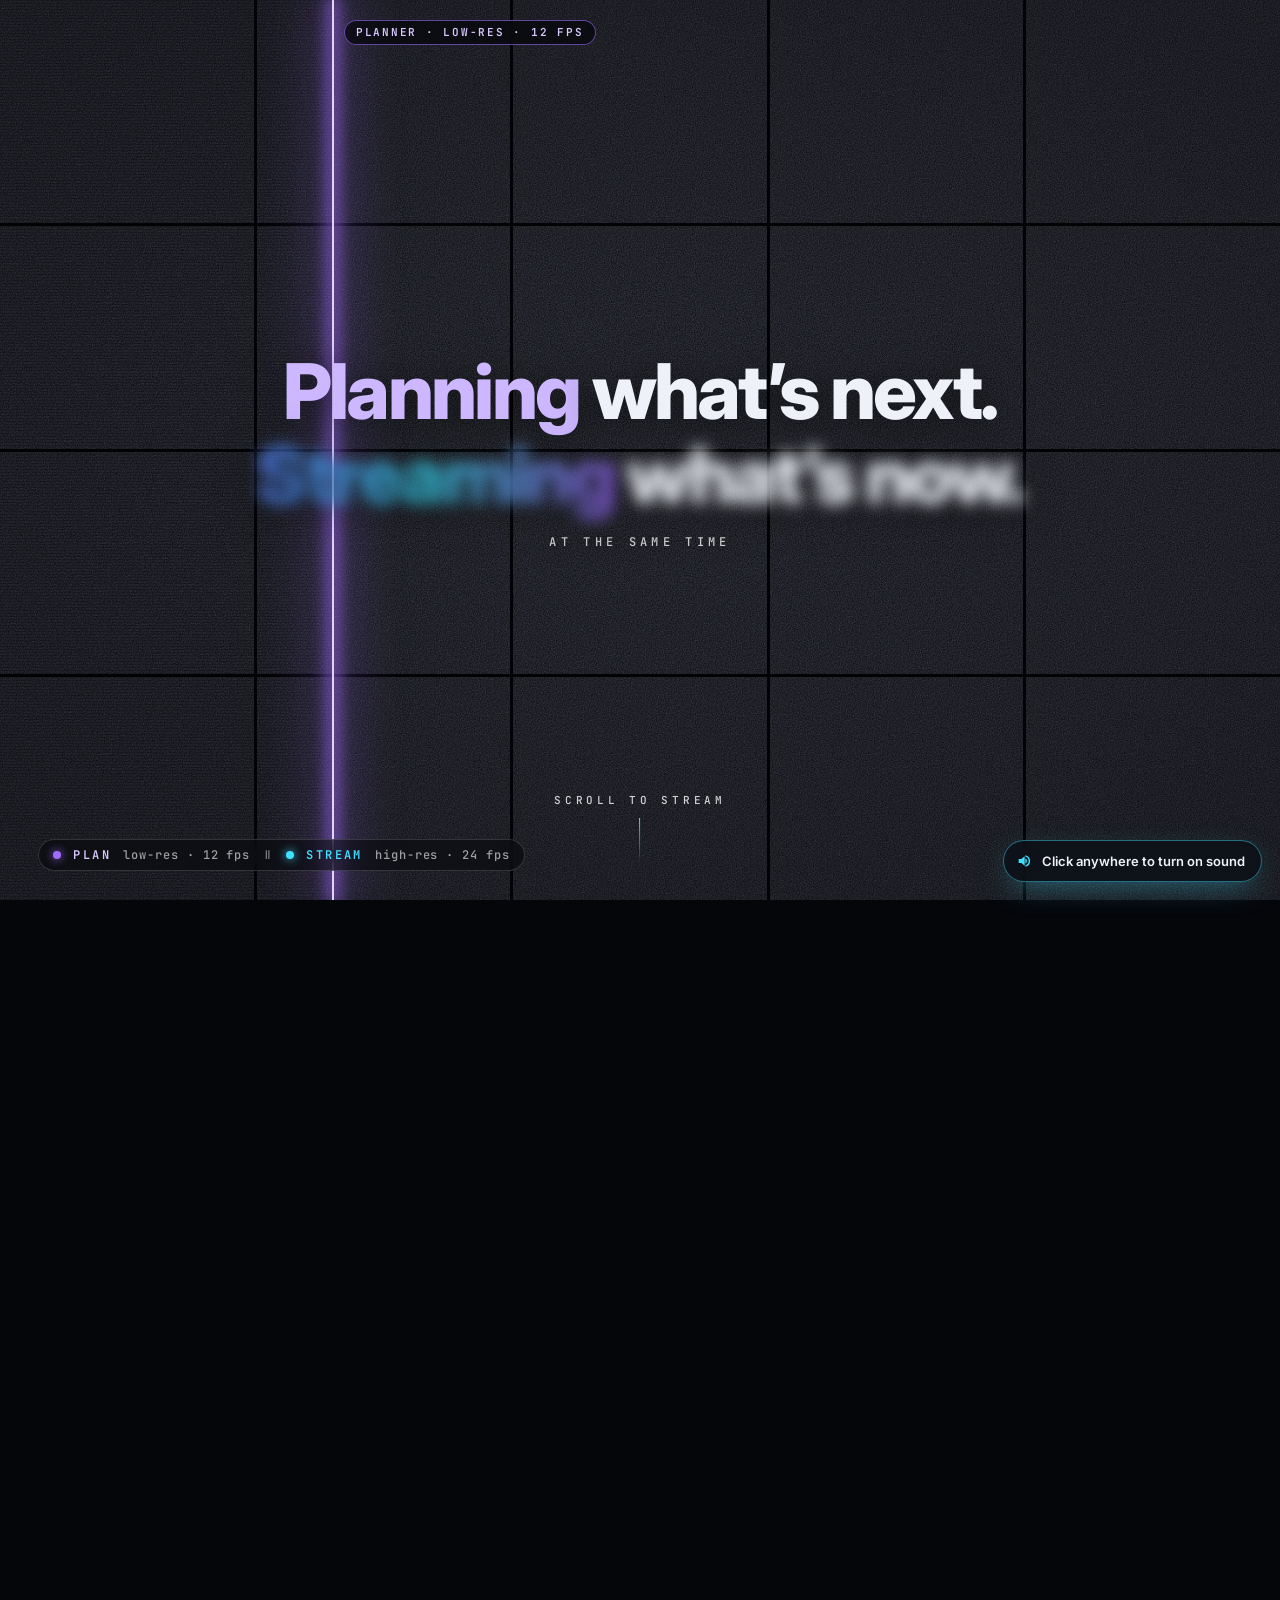
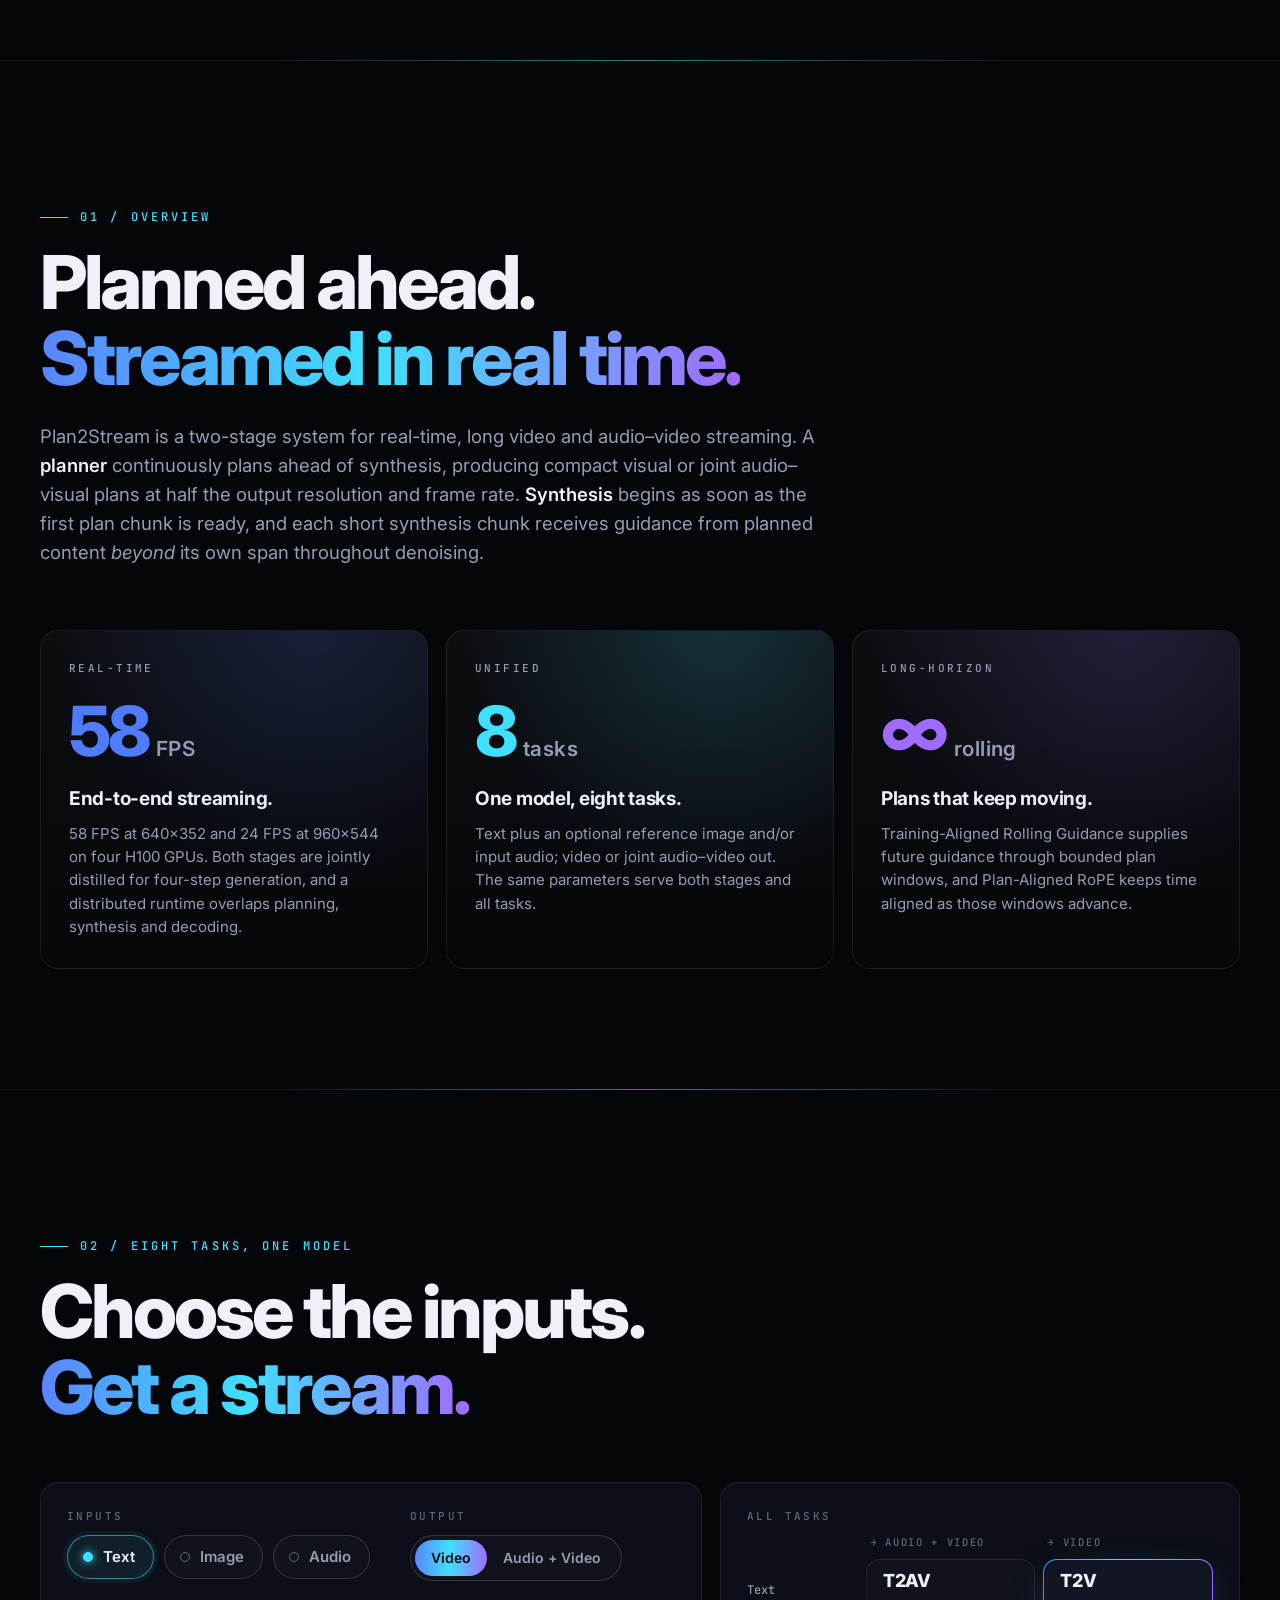
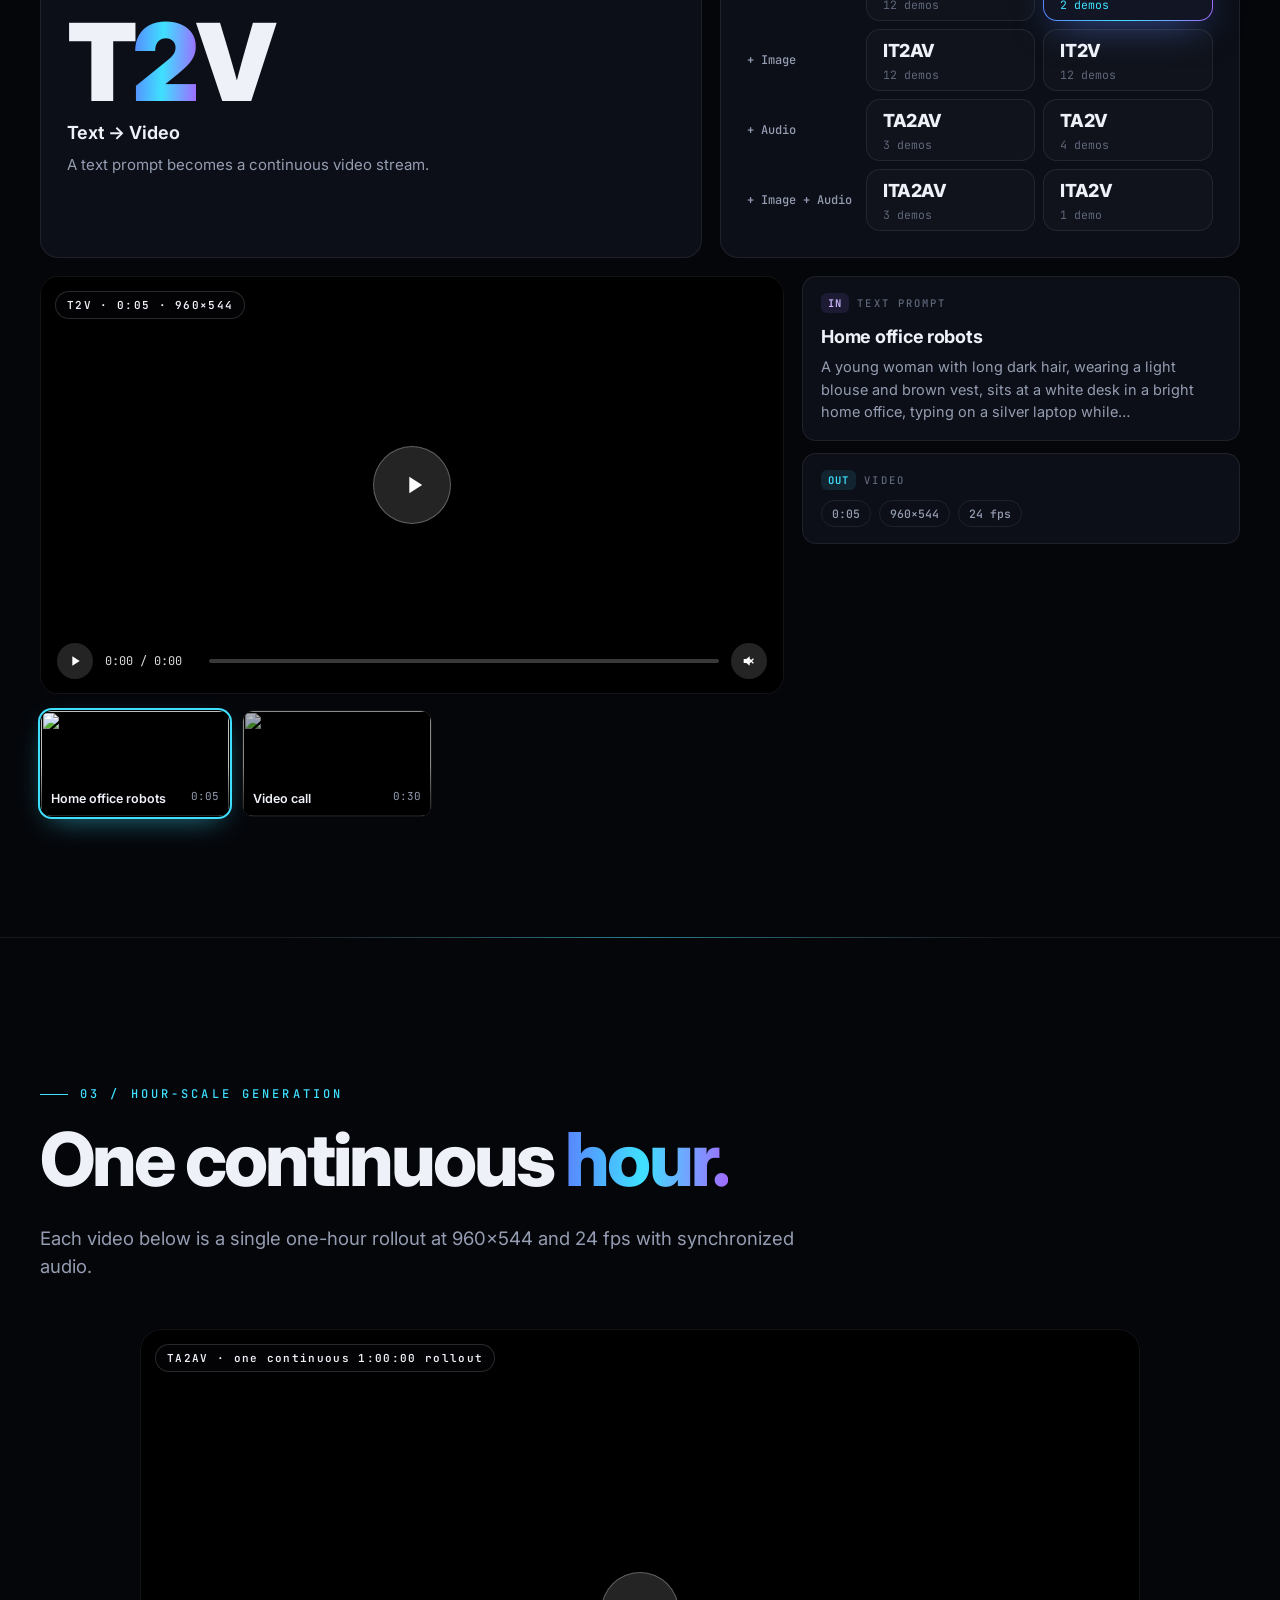
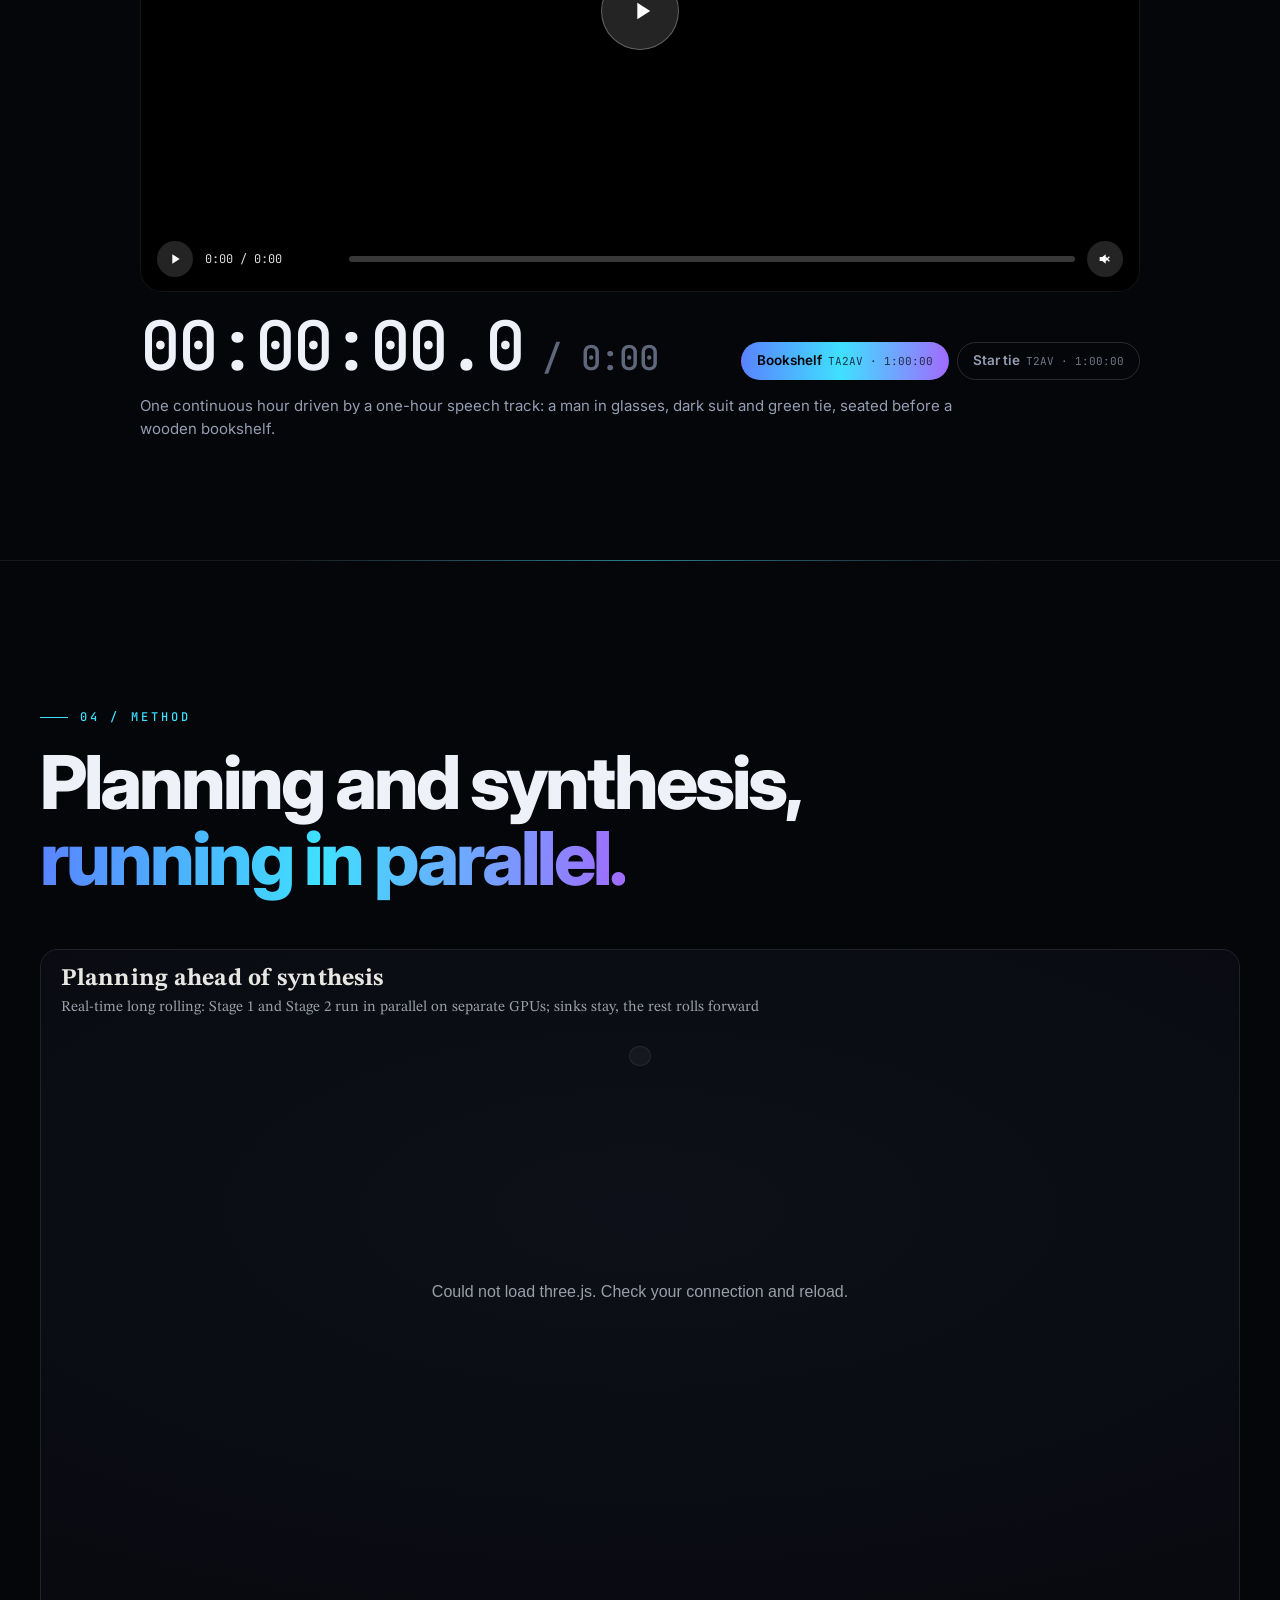
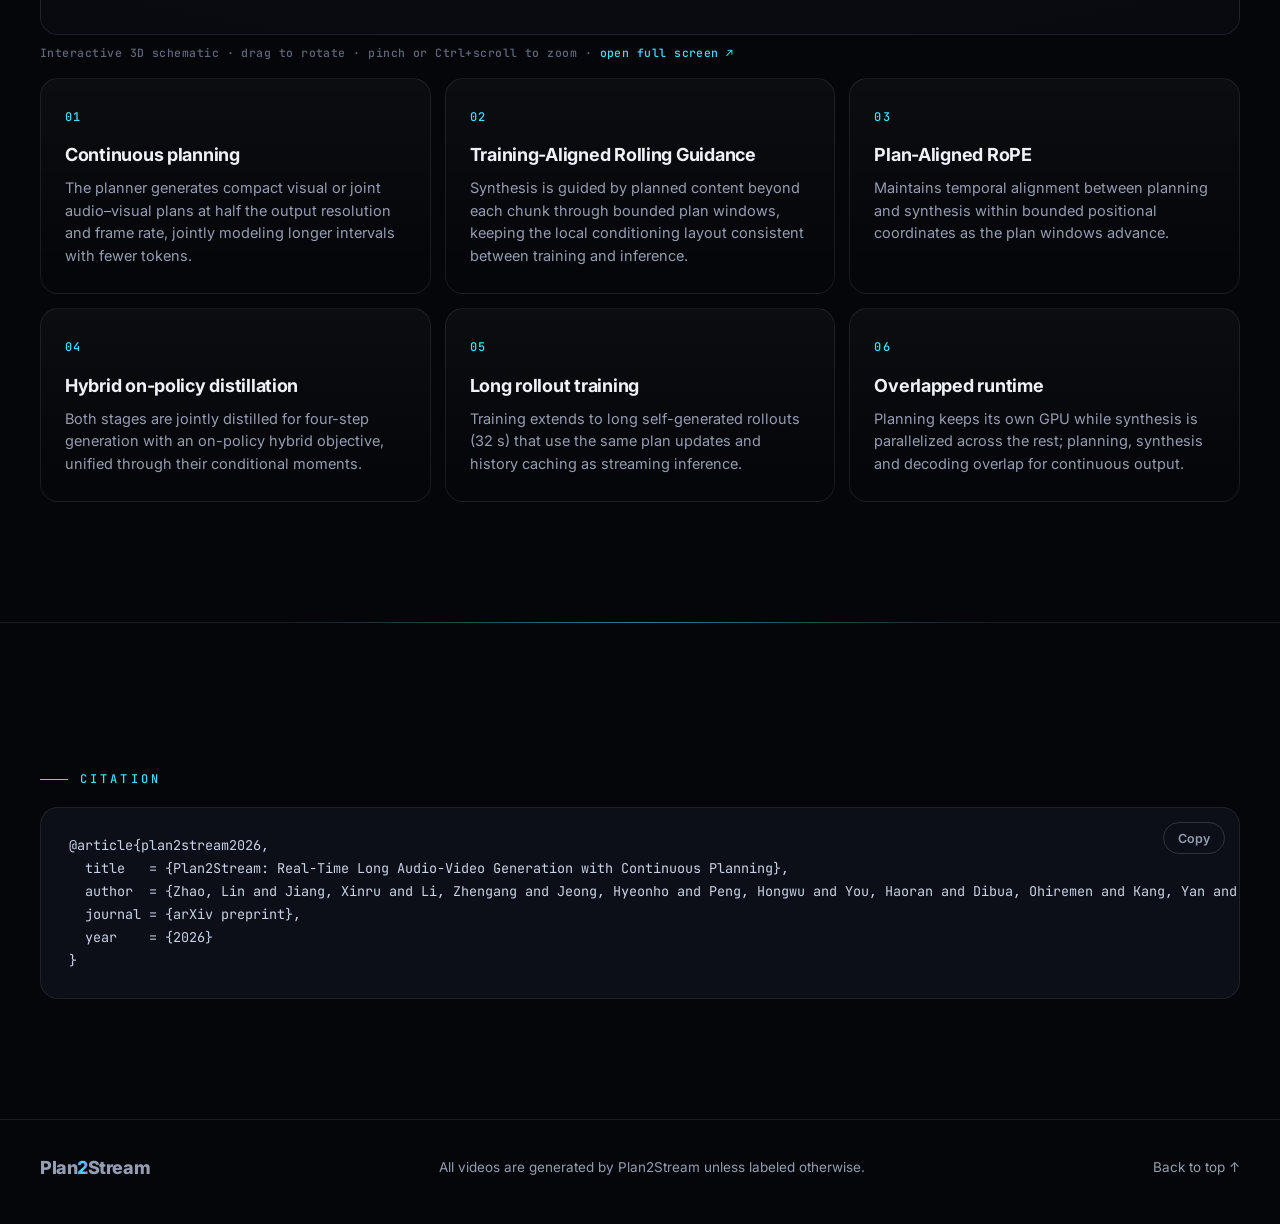
==== commit 01511fa4: "Sound: a playing player is audible regardless of pointer position Players claim the sound when they " ====
--- a/docs/index.html
+++ b/docs/index.html
@@ -270,7 +270,7 @@
     </div>
   </footer>
 
-  <button class="sound-hint" id="sound-hint" hidden><svg viewBox="0 0 24 24" aria-hidden="true"><path d="M4 9v6h4l5 4V5L8 9H4zm12.5 3a4.5 4.5 0 0 0-2.5-4v8a4.5 4.5 0 0 0 2.5-4zM14 3.2v2.1a7 7 0 0 1 0 13.4v2.1a9 9 0 0 0 0-17.6z"/></svg><span>Click anywhere to turn on sound, then hover a video to hear it</span></button>
+  <button class="sound-hint" id="sound-hint" hidden><svg viewBox="0 0 24 24" aria-hidden="true"><path d="M4 9v6h4l5 4V5L8 9H4zm12.5 3a4.5 4.5 0 0 0-2.5-4v8a4.5 4.5 0 0 0 2.5-4zM14 3.2v2.1a7 7 0 0 1 0 13.4v2.1a9 9 0 0 0 0-17.6z"/></svg><span>Click anywhere to turn on sound</span></button>
   <div class="load-error" id="load-error" hidden></div>
   <script src="main.js?v=1"></script>
 </body>
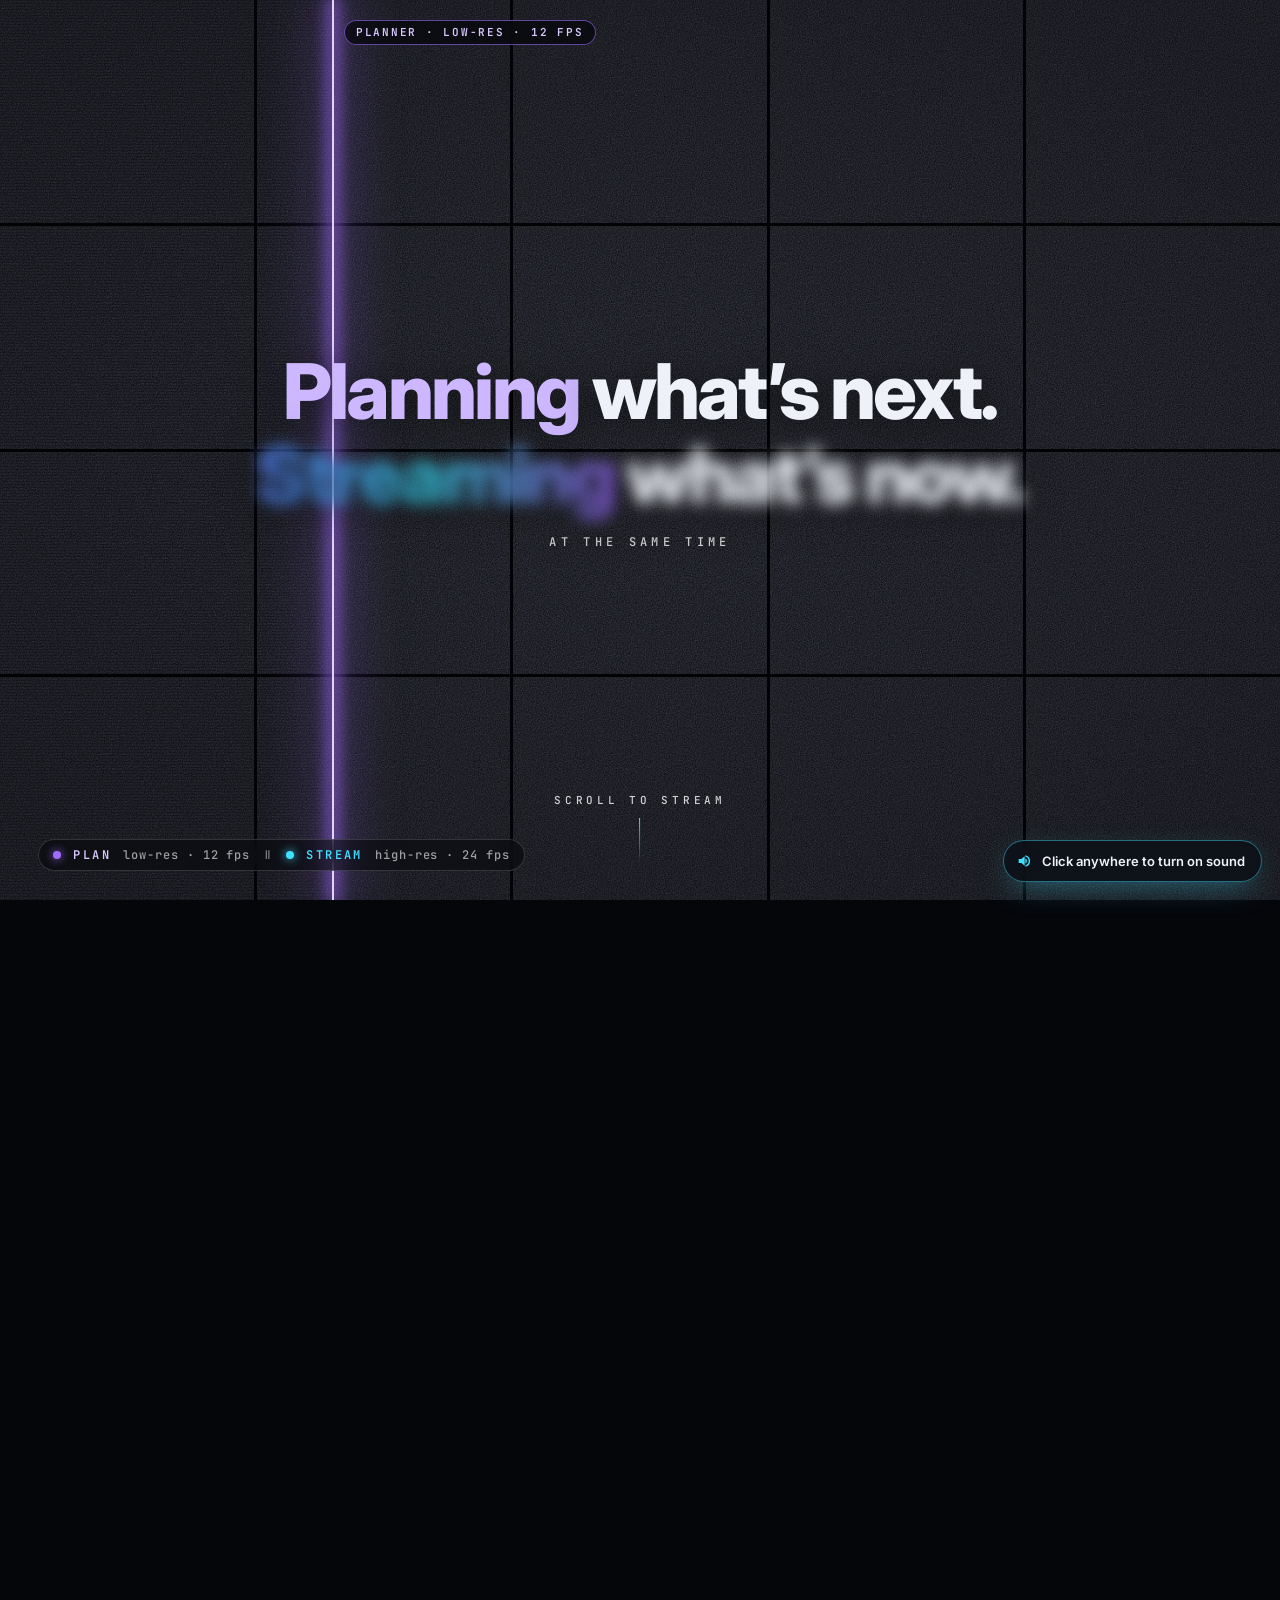
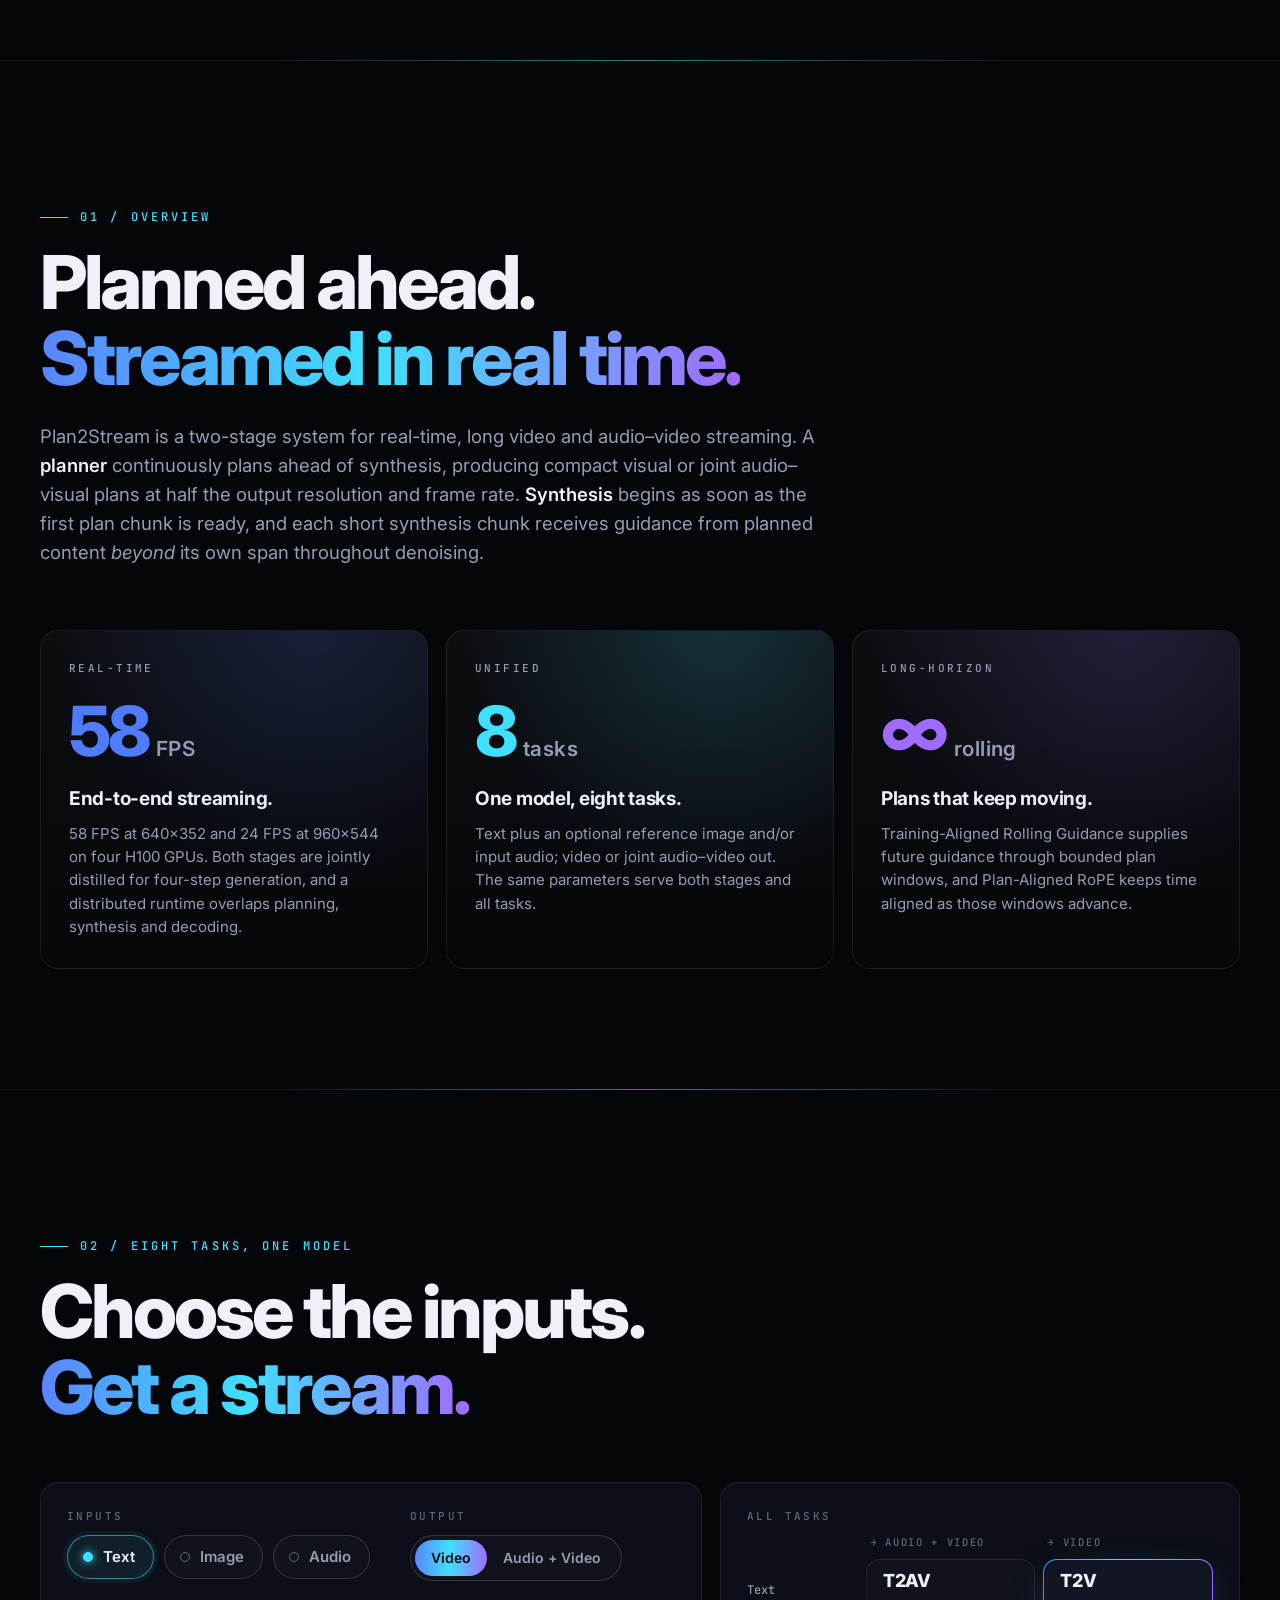
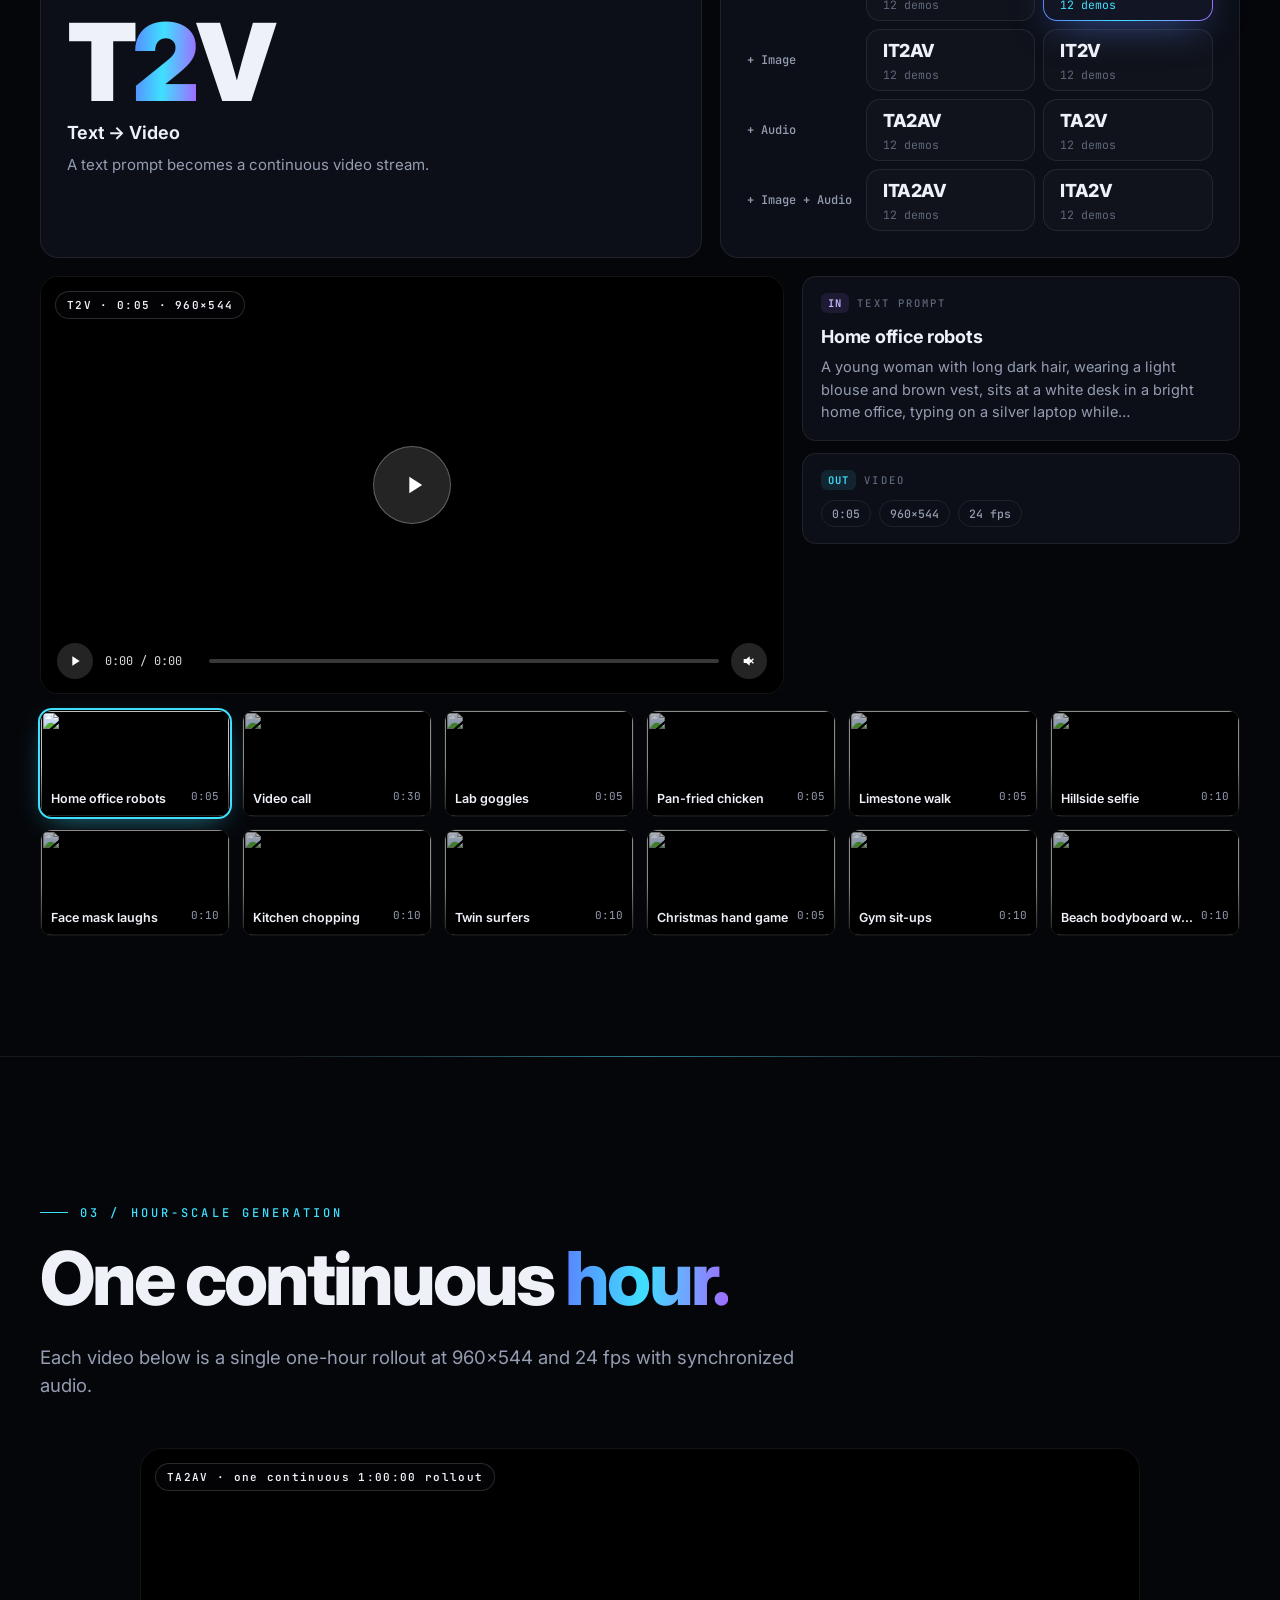
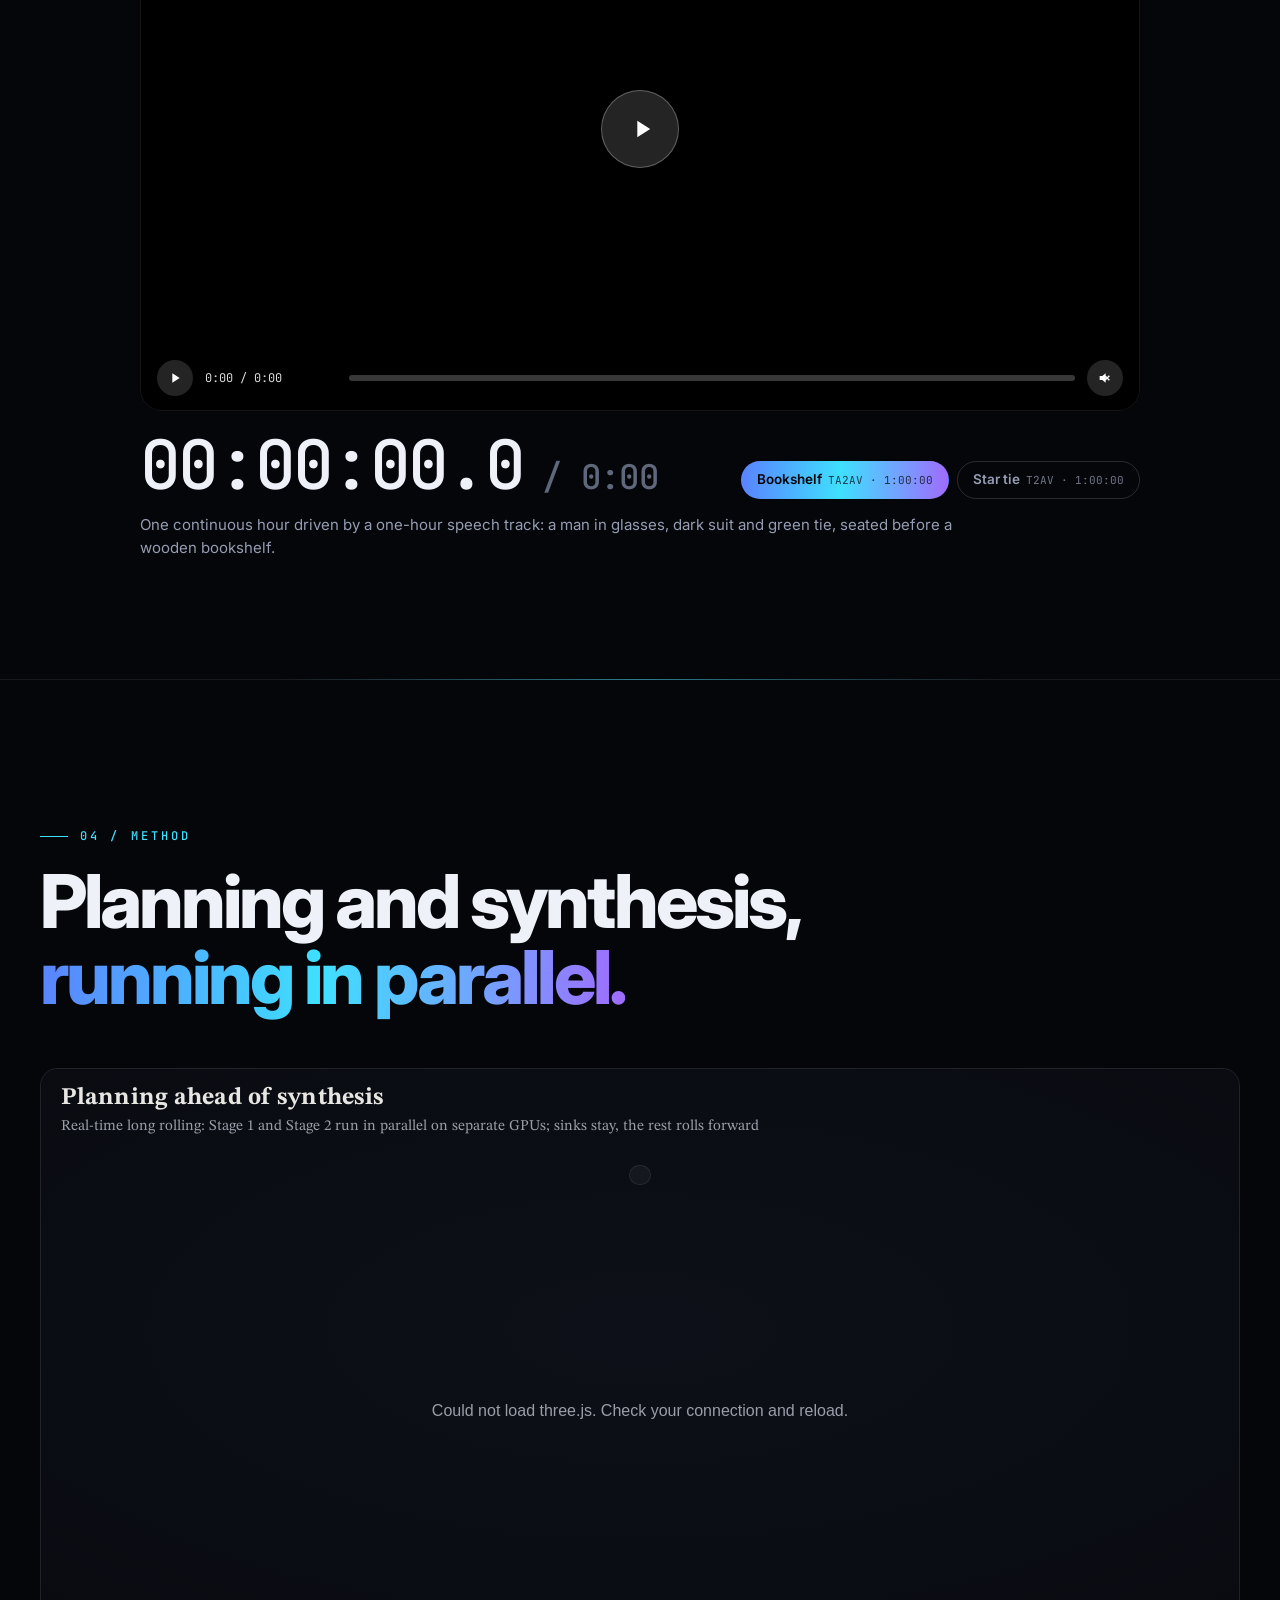
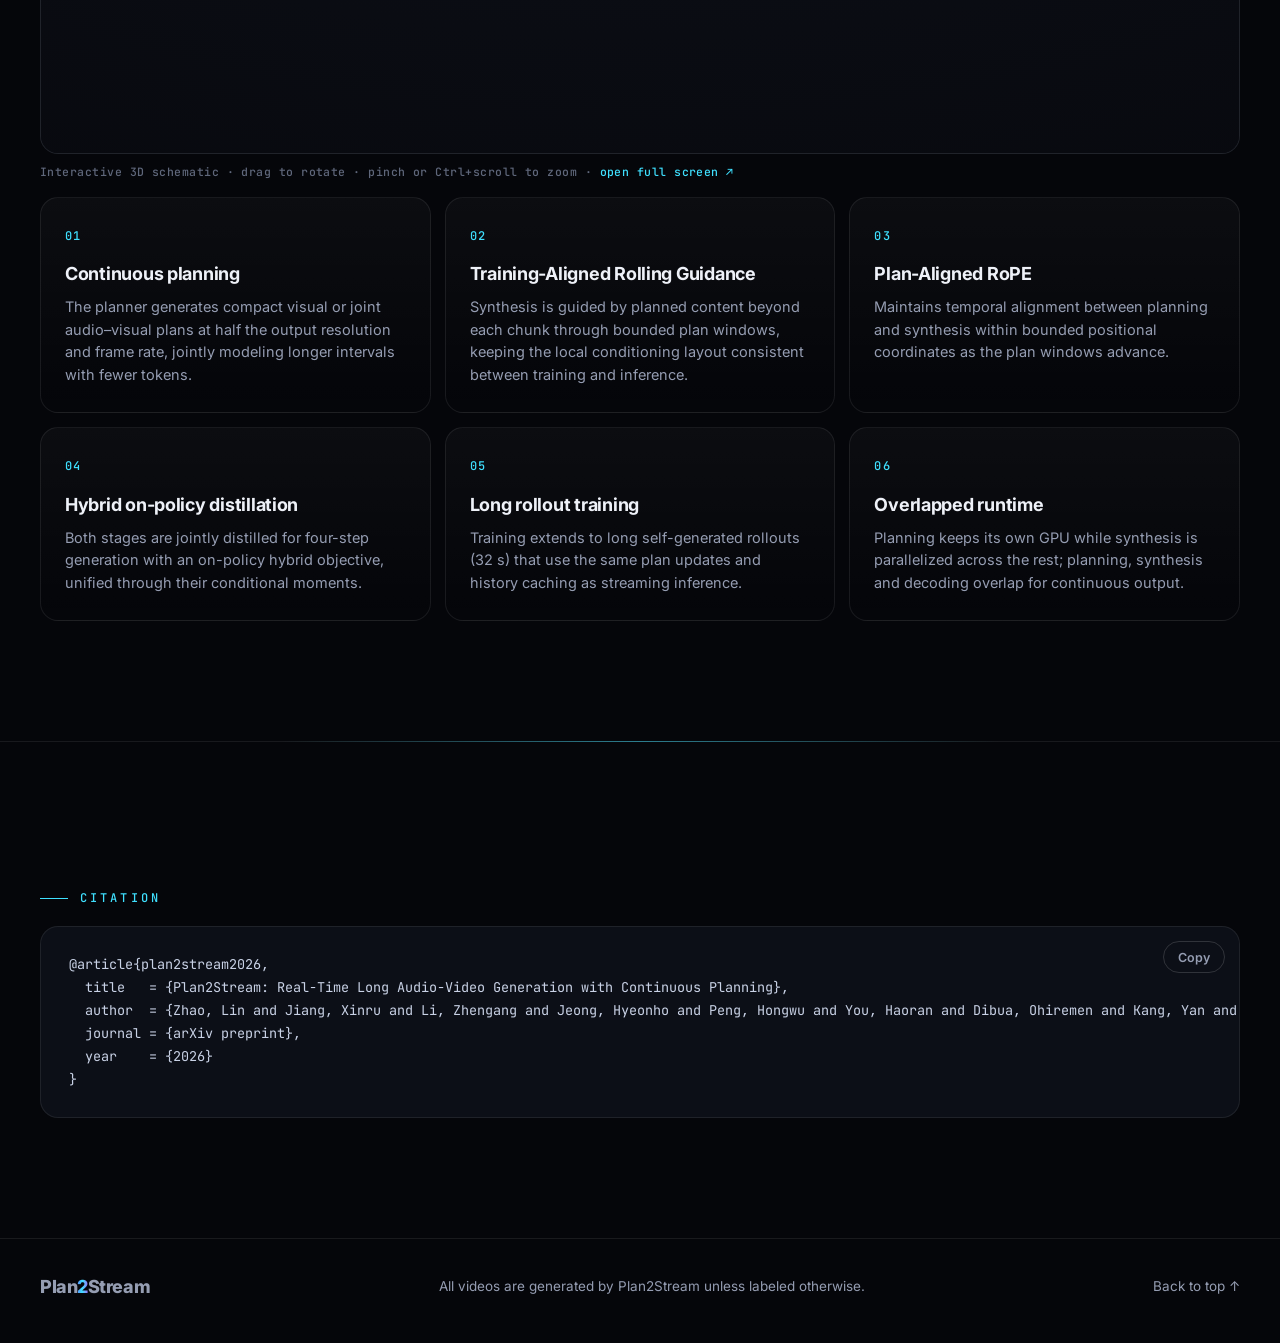
==== commit 4fabde49: "Add project film: hero Video pill opens a modal player (film hosted as a release asset) Co-Authored-" ====
--- a/docs/index.html
+++ b/docs/index.html
@@ -98,6 +98,10 @@
             <svg viewBox="0 0 24 24" aria-hidden="true"><path d="M12 .5a11.5 11.5 0 0 0-3.6 22.4c.6.1.8-.3.8-.6v-2c-3.2.7-3.9-1.5-3.9-1.5-.5-1.3-1.3-1.7-1.3-1.7-1-.7.1-.7.1-.7 1.2.1 1.8 1.2 1.8 1.2 1 1.8 2.8 1.3 3.5 1 .1-.8.4-1.3.7-1.6-2.6-.3-5.3-1.3-5.3-5.7 0-1.3.5-2.3 1.2-3.1-.1-.3-.5-1.5.1-3.1 0 0 1-.3 3.2 1.2a11 11 0 0 1 5.8 0c2.2-1.5 3.2-1.2 3.2-1.2.6 1.6.2 2.8.1 3.1.8.8 1.2 1.9 1.2 3.1 0 4.4-2.7 5.4-5.3 5.7.4.4.8 1.1.8 2.2v3.2c0 .3.2.7.8.6A11.5 11.5 0 0 0 12 .5z"/></svg>
             GitHub
           </a>
+          <a class="pill" href="#video" id="film-btn">
+            <svg viewBox="0 0 24 24" aria-hidden="true"><path d="M4 5h16a1 1 0 0 1 1 1v12a1 1 0 0 1-1 1H4a1 1 0 0 1-1-1V6a1 1 0 0 1 1-1zm6 3.5v7l6-3.5-6-3.5z"/></svg>
+            Video
+          </a>
           <a class="pill" href="#tasks">
             <svg viewBox="0 0 24 24" aria-hidden="true"><path d="M8 5v14l11-7z"/></svg>
             Demos
@@ -273,5 +277,11 @@
   <button class="sound-hint" id="sound-hint" hidden><svg viewBox="0 0 24 24" aria-hidden="true"><path d="M4 9v6h4l5 4V5L8 9H4zm12.5 3a4.5 4.5 0 0 0-2.5-4v8a4.5 4.5 0 0 0 2.5-4zM14 3.2v2.1a7 7 0 0 1 0 13.4v2.1a9 9 0 0 0 0-17.6z"/></svg><span>Click anywhere to turn on sound</span></button>
   <div class="load-error" id="load-error" hidden></div>
   <script src="main.js?v=1"></script>
+  <div class="film-modal" id="film-modal" hidden role="dialog" aria-modal="true" aria-label="Plan2Stream video">
+    <div class="film-box">
+      <button class="film-close" type="button" aria-label="Close video">&times;</button>
+      <div class="film-player"></div>
+    </div>
+  </div>
 </body>
 </html>
--- a/docs/style.css
+++ b/docs/style.css
@@ -443,4 +443,21 @@
 }
 .sound-hint svg { flex: none; width: 16px; height: 16px; fill: var(--cyan); }
 .sound-hint[hidden] { display: none; }
+.cursor-hint {
+  position: fixed; left: 0; top: 0; z-index: 75; pointer-events: none; display: inline-flex; align-items: center; gap: 8px;
+  padding: 7px 12px 7px 10px; border-radius: 999px; font-size: 12.5px; font-weight: 600; color: var(--ink); white-space: nowrap;
+  background: rgba(12, 15, 23, .86); border: 1px solid rgba(63, 224, 255, .55); box-shadow: 0 8px 24px -10px rgba(63, 224, 255, .6);
+  -webkit-backdrop-filter: blur(10px); backdrop-filter: blur(10px); will-change: transform;
+}
+.cursor-hint svg { flex: none; width: 14px; height: 14px; fill: var(--cyan); }
+.cursor-hint[hidden] { display: none; }
 .load-error { position: fixed; left: 50%; bottom: 24px; z-index: 80; transform: translateX(-50%); max-width: min(640px, calc(100% - 32px)); padding: 12px 16px; border-radius: 12px; background: #2a1016; border: 1px solid #6b2433; color: #ffd6de; font-size: 14px; }
+
+/* project film: hero "Video" pill opens a modal player */
+.film-modal { position: fixed; inset: 0; z-index: 200; display: grid; place-items: center; padding: 24px; background: rgba(5, 6, 10, .9); backdrop-filter: blur(8px); -webkit-backdrop-filter: blur(8px); }
+.film-modal[hidden] { display: none; }
+.film-box { position: relative; width: min(1280px, 100%, calc((100vh - 96px) * 16 / 9)); }
+.film-box .player { aspect-ratio: 16 / 9; box-shadow: 0 30px 80px rgba(0, 0, 0, .6); }
+.film-close { position: absolute; top: -46px; right: 0; width: 38px; height: 38px; border-radius: 50%; border: 1px solid var(--line-2); background: rgba(255, 255, 255, .06); color: var(--ink); font-size: 24px; line-height: 1; cursor: pointer; }
+.film-close:hover { background: rgba(255, 255, 255, .14); }
+html.film-open, html.film-open body { overflow: hidden; }
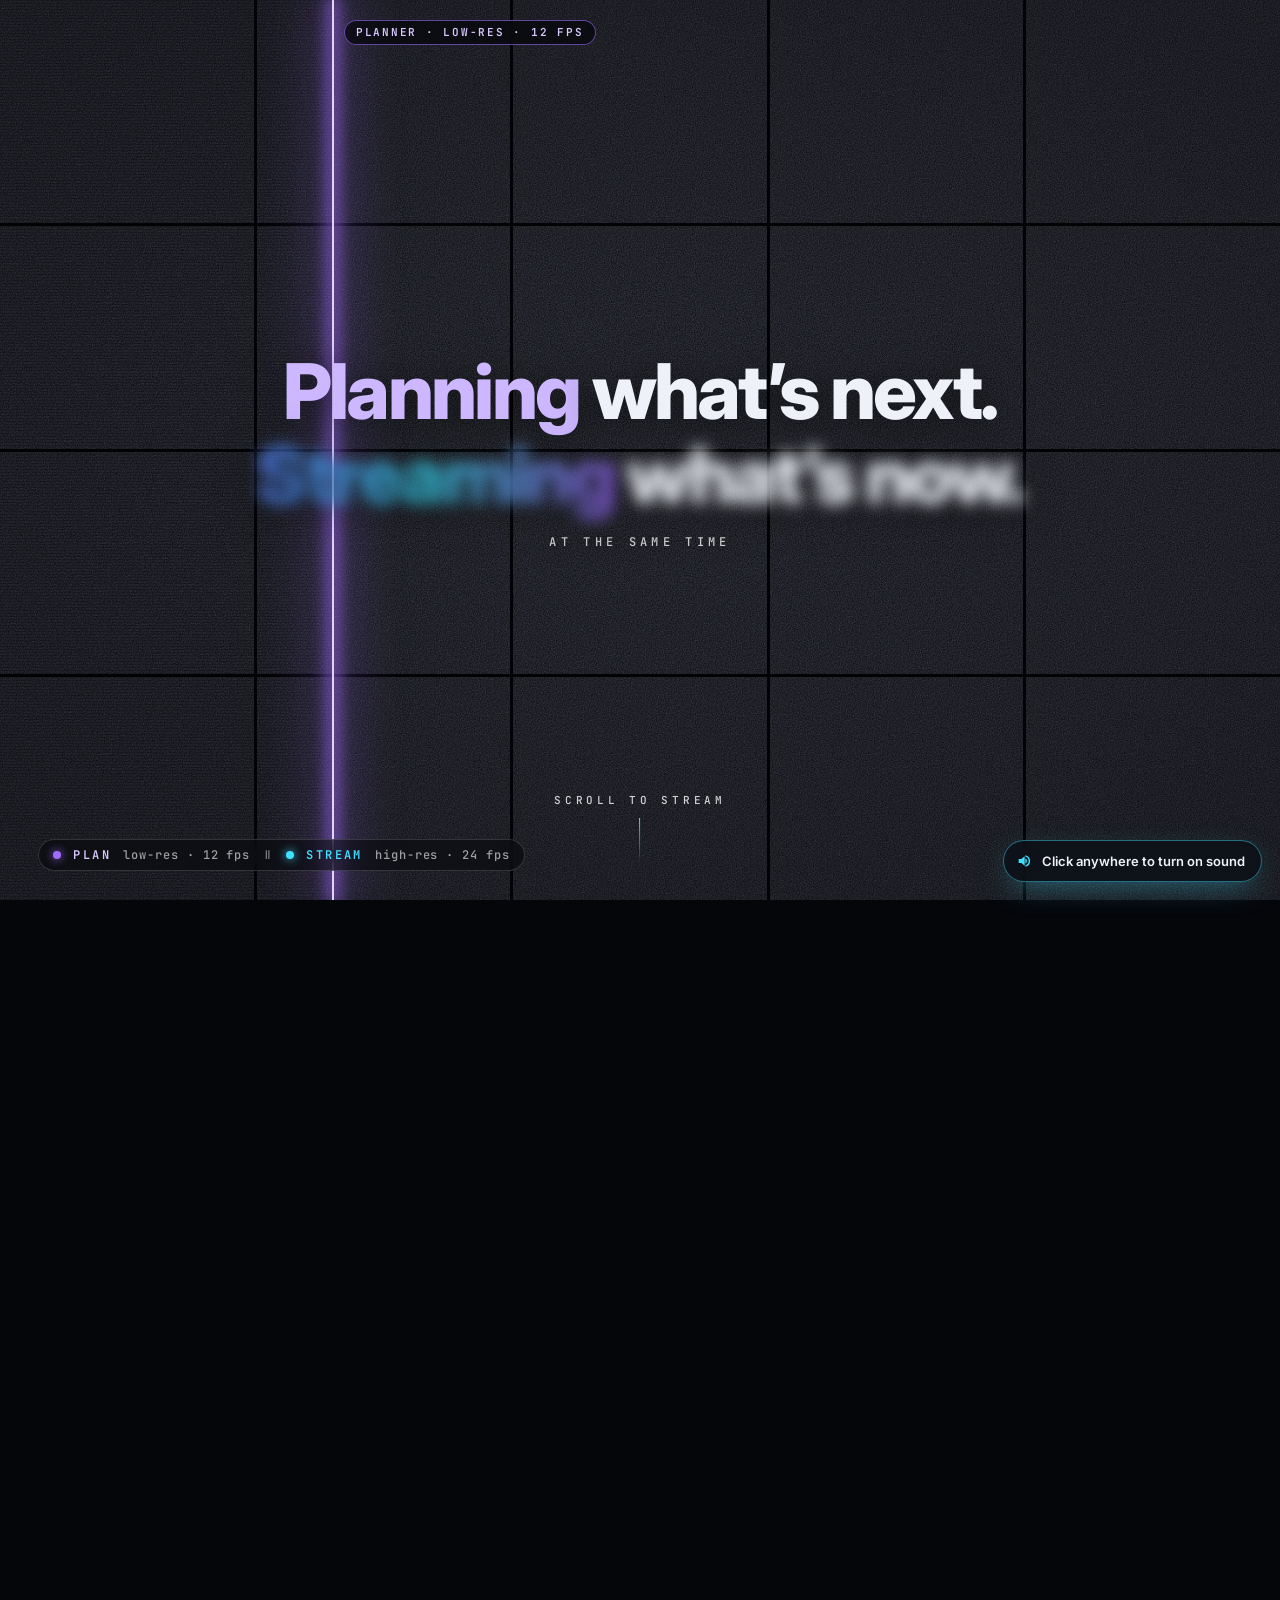
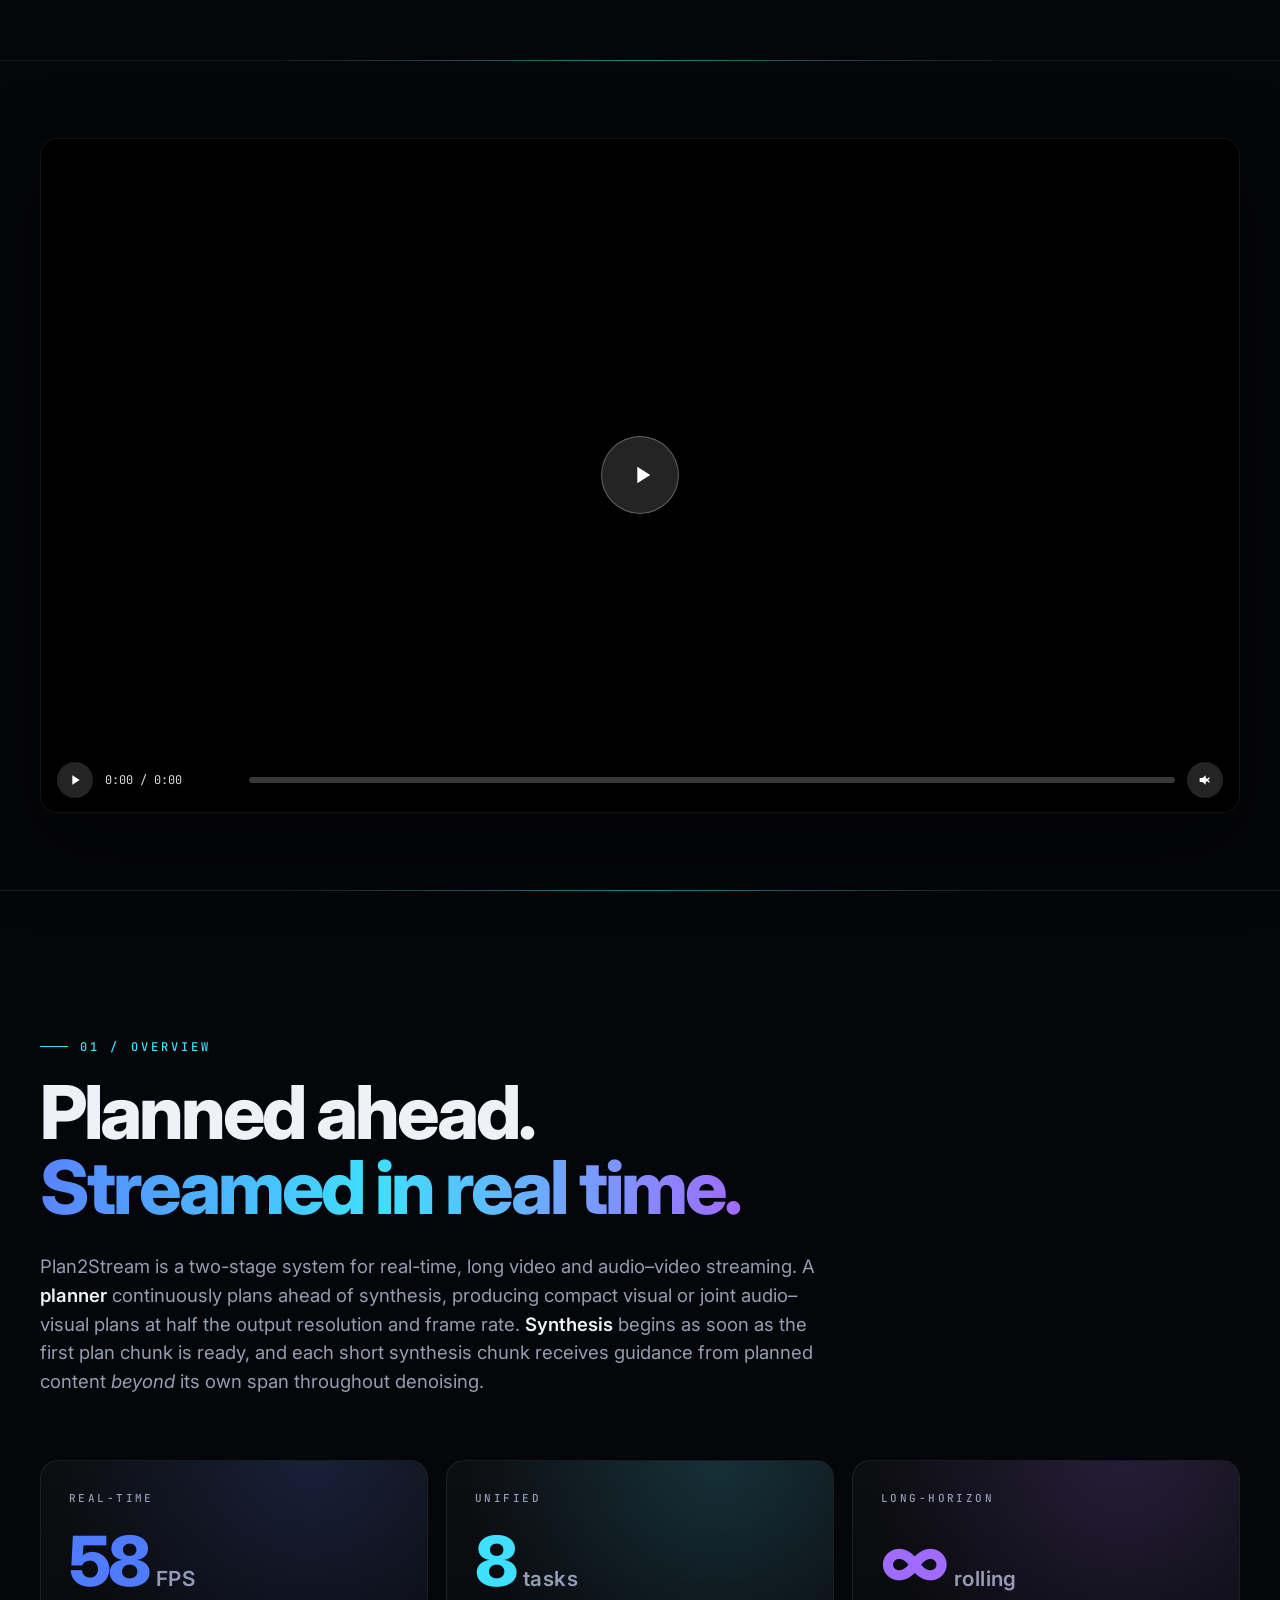
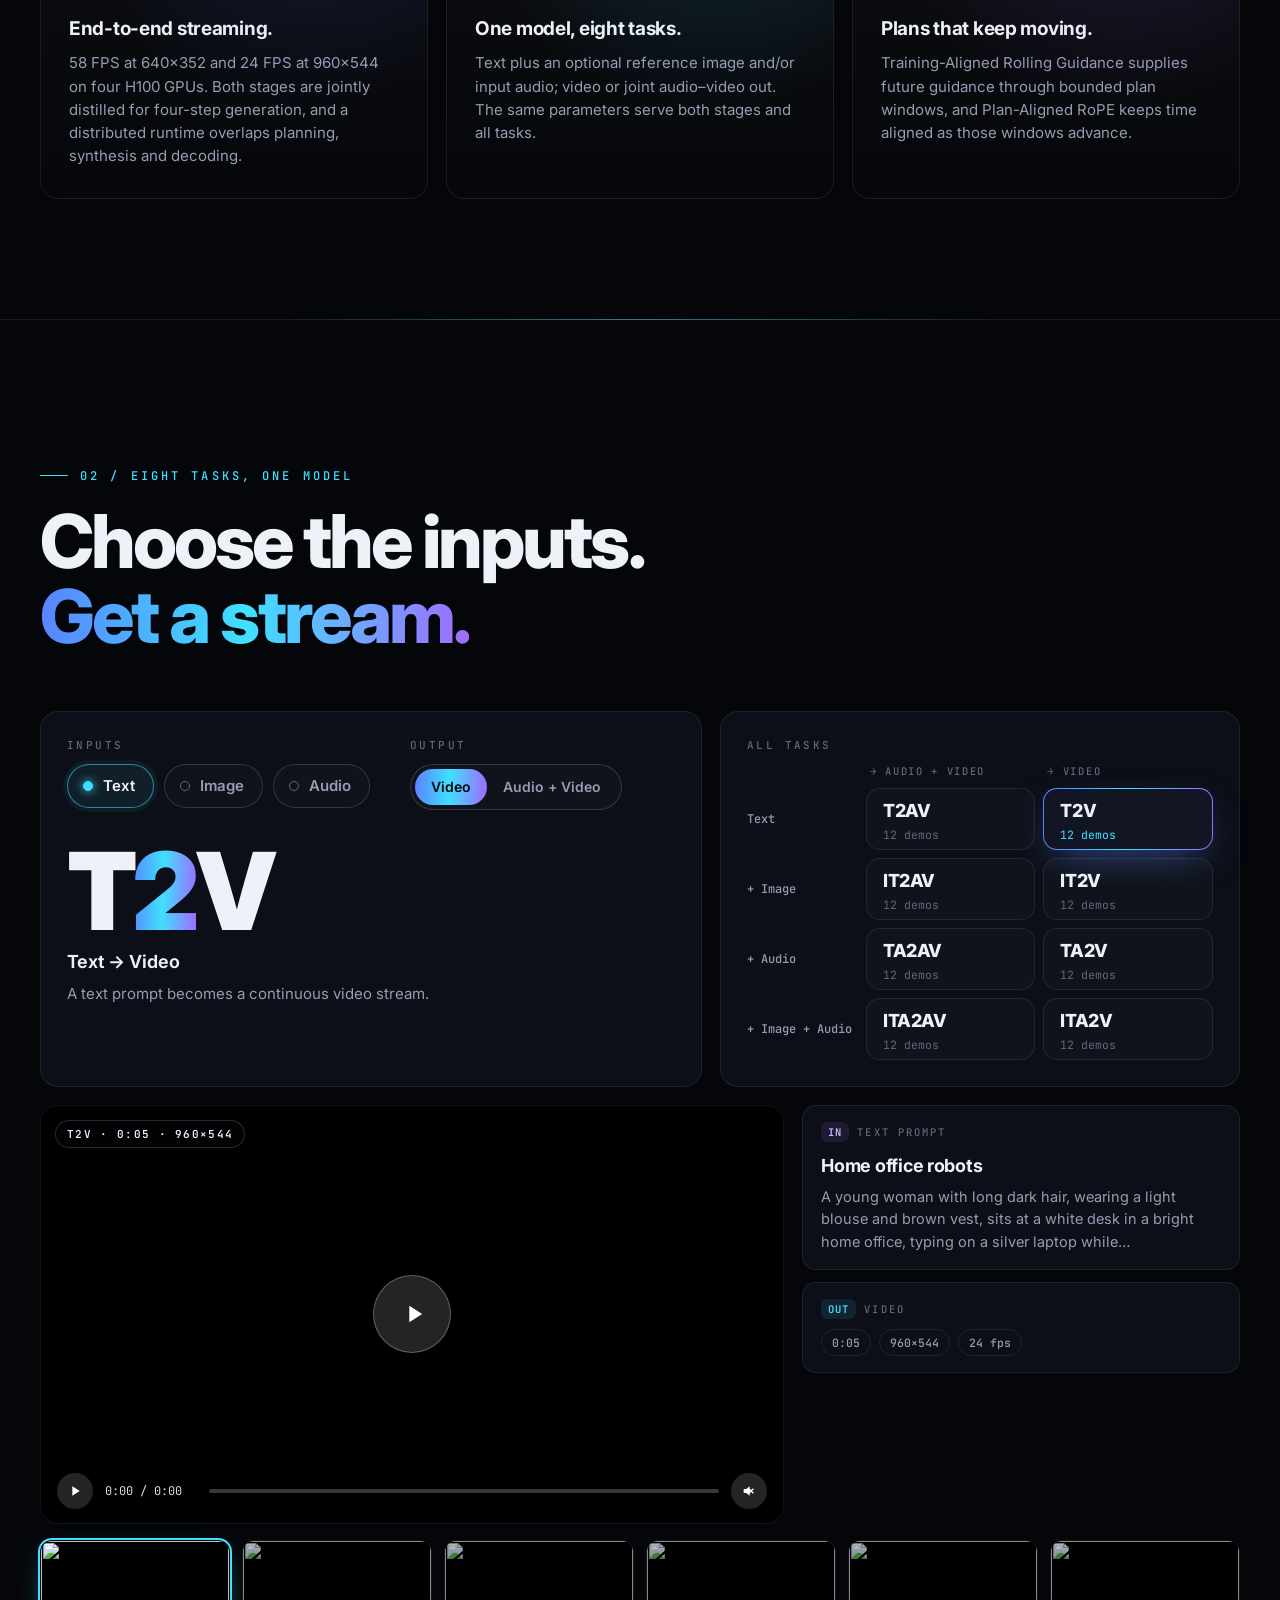
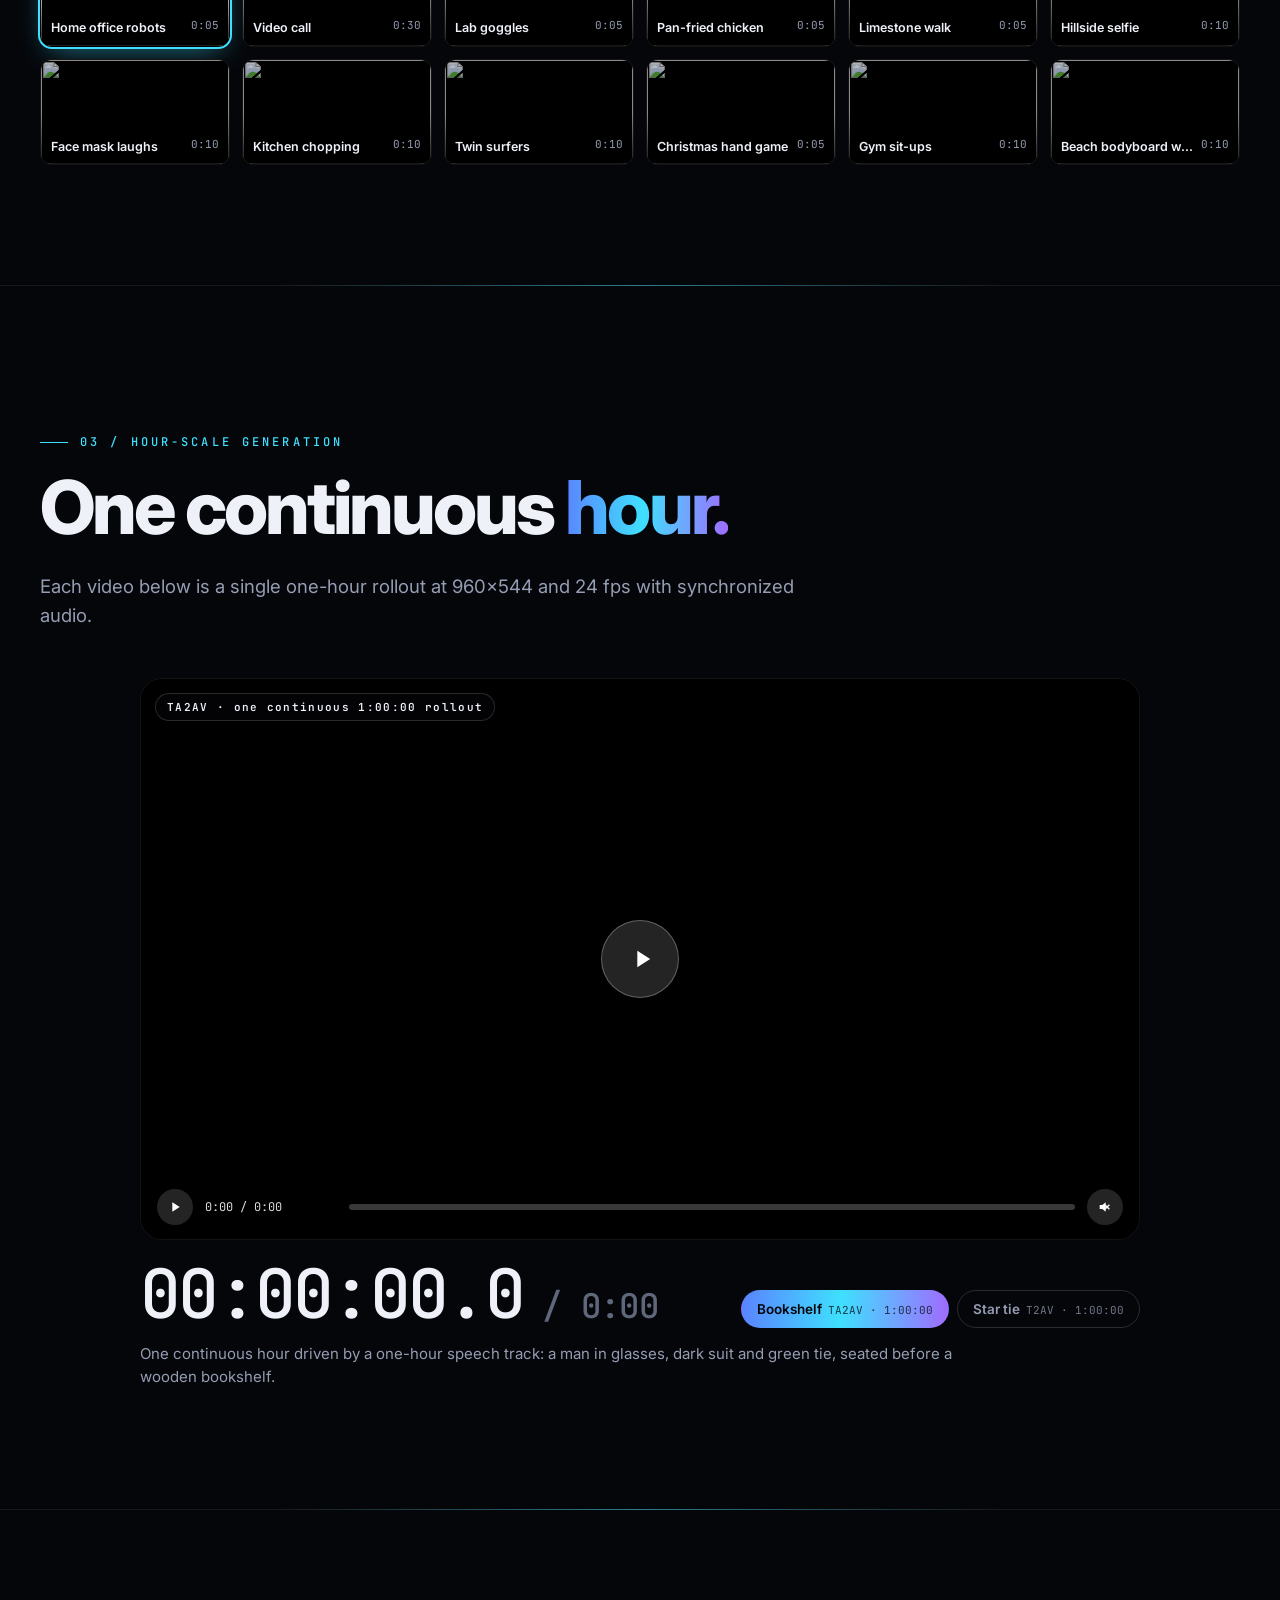
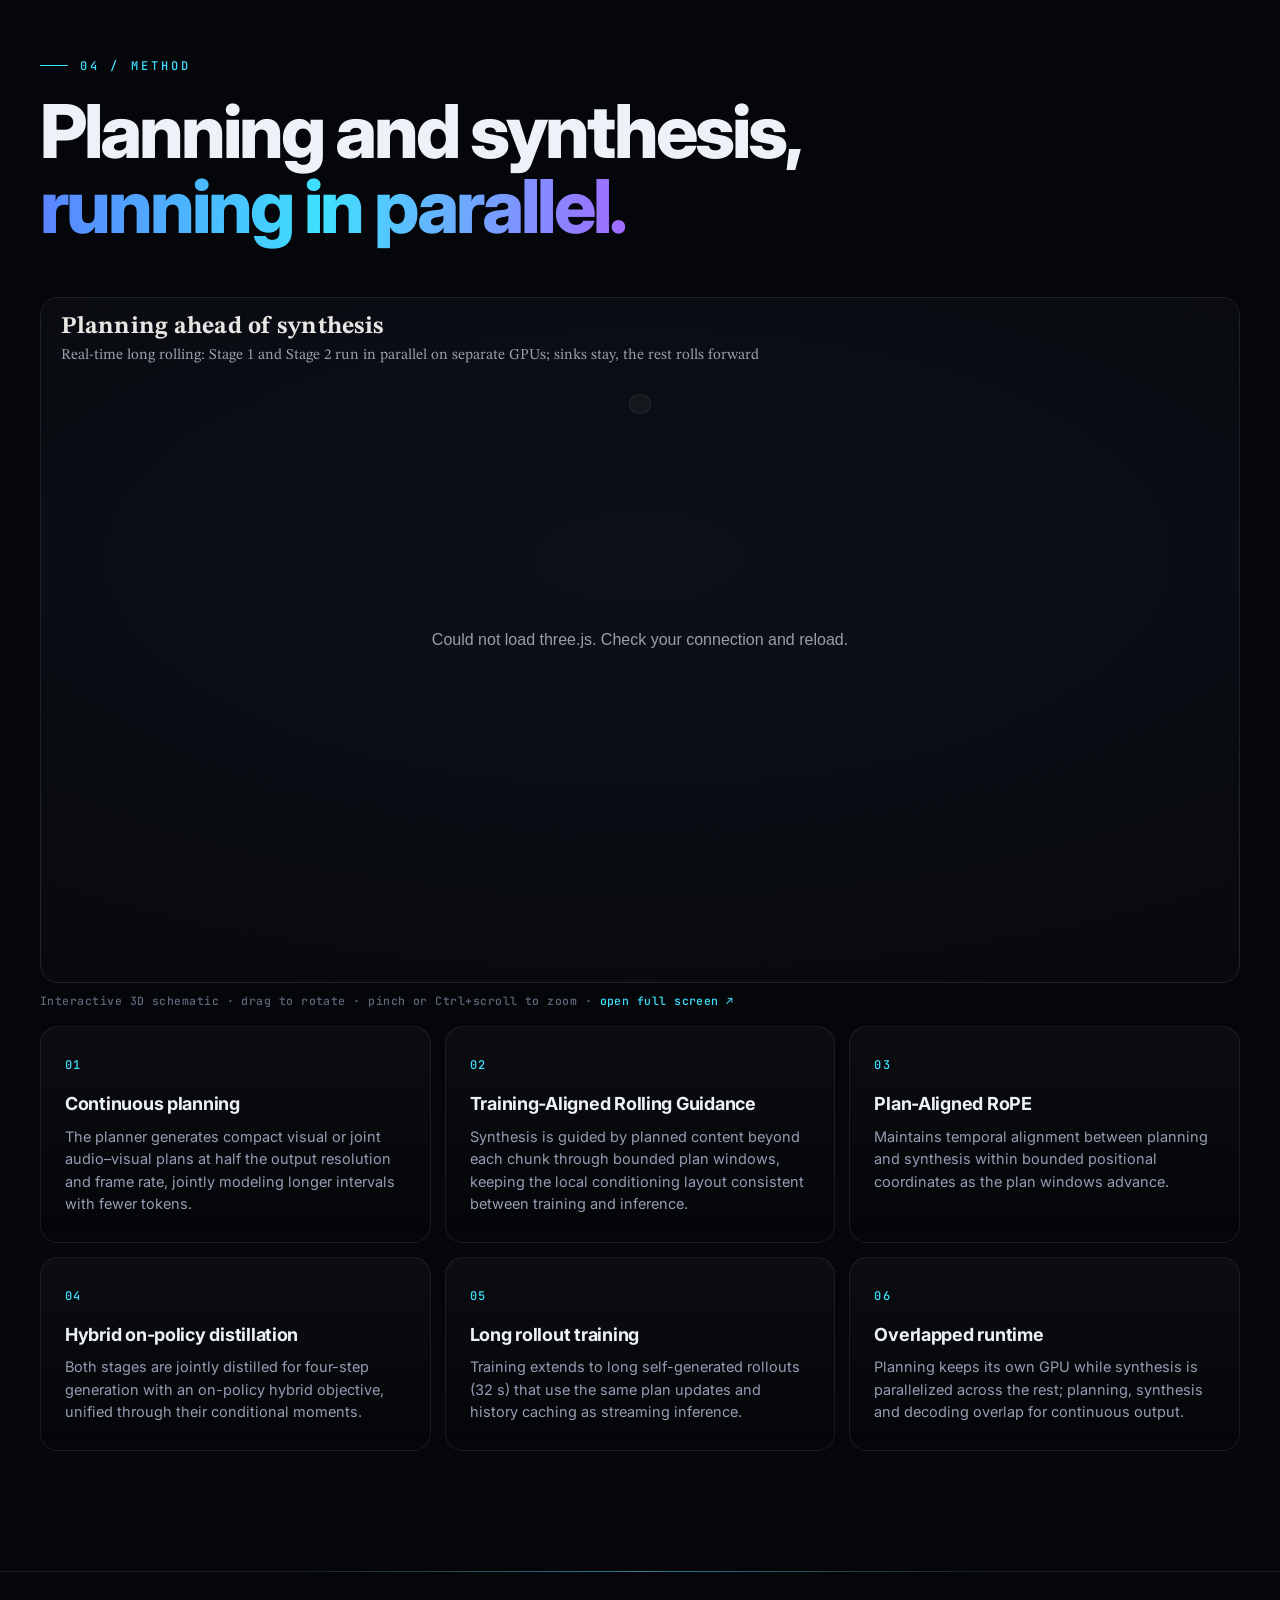
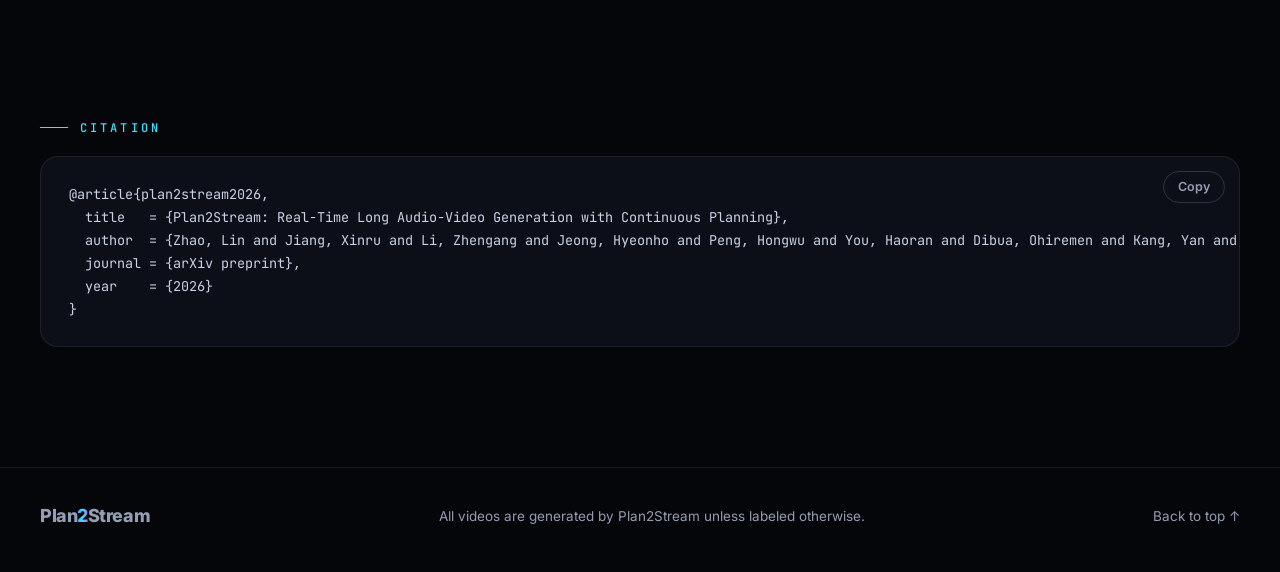
==== commit bec80209: "Show the project film inline before Overview (Video pill links to it); bump asset versions to bust c" ====
--- a/docs/index.html
+++ b/docs/index.html
@@ -9,7 +9,7 @@
   <link rel="preconnect" href="https://fonts.googleapis.com" />
   <link rel="preconnect" href="https://fonts.gstatic.com" crossorigin />
   <link href="https://fonts.googleapis.com/css2?family=Inter:wght@400;500;600;700;800;900&family=JetBrains+Mono:wght@400;500;600&display=swap" rel="stylesheet" />
-  <link rel="stylesheet" href="style.css?v=1" />
+  <link rel="stylesheet" href="style.css?v=2" />
 </head>
 <body>
   <!-- ───────────────────────── Navigation (appears after the intro) ───────────────────────── -->
@@ -122,6 +122,13 @@
   </div>
 
   <main id="site">
+    <!-- ───────────────────────── Video ───────────────────────── -->
+    <section class="section section-film" id="video" aria-label="Plan2Stream video">
+      <div class="wrap">
+        <div class="film-player" id="film-player"></div>
+      </div>
+    </section>
+
     <!-- ───────────────────────── 01 Overview ───────────────────────── -->
     <section class="section" id="overview">
       <div class="wrap">
@@ -276,12 +283,6 @@
 
   <button class="sound-hint" id="sound-hint" hidden><svg viewBox="0 0 24 24" aria-hidden="true"><path d="M4 9v6h4l5 4V5L8 9H4zm12.5 3a4.5 4.5 0 0 0-2.5-4v8a4.5 4.5 0 0 0 2.5-4zM14 3.2v2.1a7 7 0 0 1 0 13.4v2.1a9 9 0 0 0 0-17.6z"/></svg><span>Click anywhere to turn on sound</span></button>
   <div class="load-error" id="load-error" hidden></div>
-  <script src="main.js?v=1"></script>
-  <div class="film-modal" id="film-modal" hidden role="dialog" aria-modal="true" aria-label="Plan2Stream video">
-    <div class="film-box">
-      <button class="film-close" type="button" aria-label="Close video">&times;</button>
-      <div class="film-player"></div>
-    </div>
-  </div>
+  <script src="main.js?v=2"></script>
 </body>
 </html>
--- a/docs/style.css
+++ b/docs/style.css
@@ -453,11 +453,6 @@
 .cursor-hint[hidden] { display: none; }
 .load-error { position: fixed; left: 50%; bottom: 24px; z-index: 80; transform: translateX(-50%); max-width: min(640px, calc(100% - 32px)); padding: 12px 16px; border-radius: 12px; background: #2a1016; border: 1px solid #6b2433; color: #ffd6de; font-size: 14px; }
 
-/* project film: hero "Video" pill opens a modal player */
-.film-modal { position: fixed; inset: 0; z-index: 200; display: grid; place-items: center; padding: 24px; background: rgba(5, 6, 10, .9); backdrop-filter: blur(8px); -webkit-backdrop-filter: blur(8px); }
-.film-modal[hidden] { display: none; }
-.film-box { position: relative; width: min(1280px, 100%, calc((100vh - 96px) * 16 / 9)); }
-.film-box .player { aspect-ratio: 16 / 9; box-shadow: 0 30px 80px rgba(0, 0, 0, .6); }
-.film-close { position: absolute; top: -46px; right: 0; width: 38px; height: 38px; border-radius: 50%; border: 1px solid var(--line-2); background: rgba(255, 255, 255, .06); color: var(--ink); font-size: 24px; line-height: 1; cursor: pointer; }
-.film-close:hover { background: rgba(255, 255, 255, .14); }
-html.film-open, html.film-open body { overflow: hidden; }
+/* project film: inline player before Overview */
+.section-film { padding: clamp(44px, 6vw, 80px) 0 clamp(44px, 6vw, 80px); }
+.film-player { box-shadow: 0 30px 80px rgba(0, 0, 0, .55); }
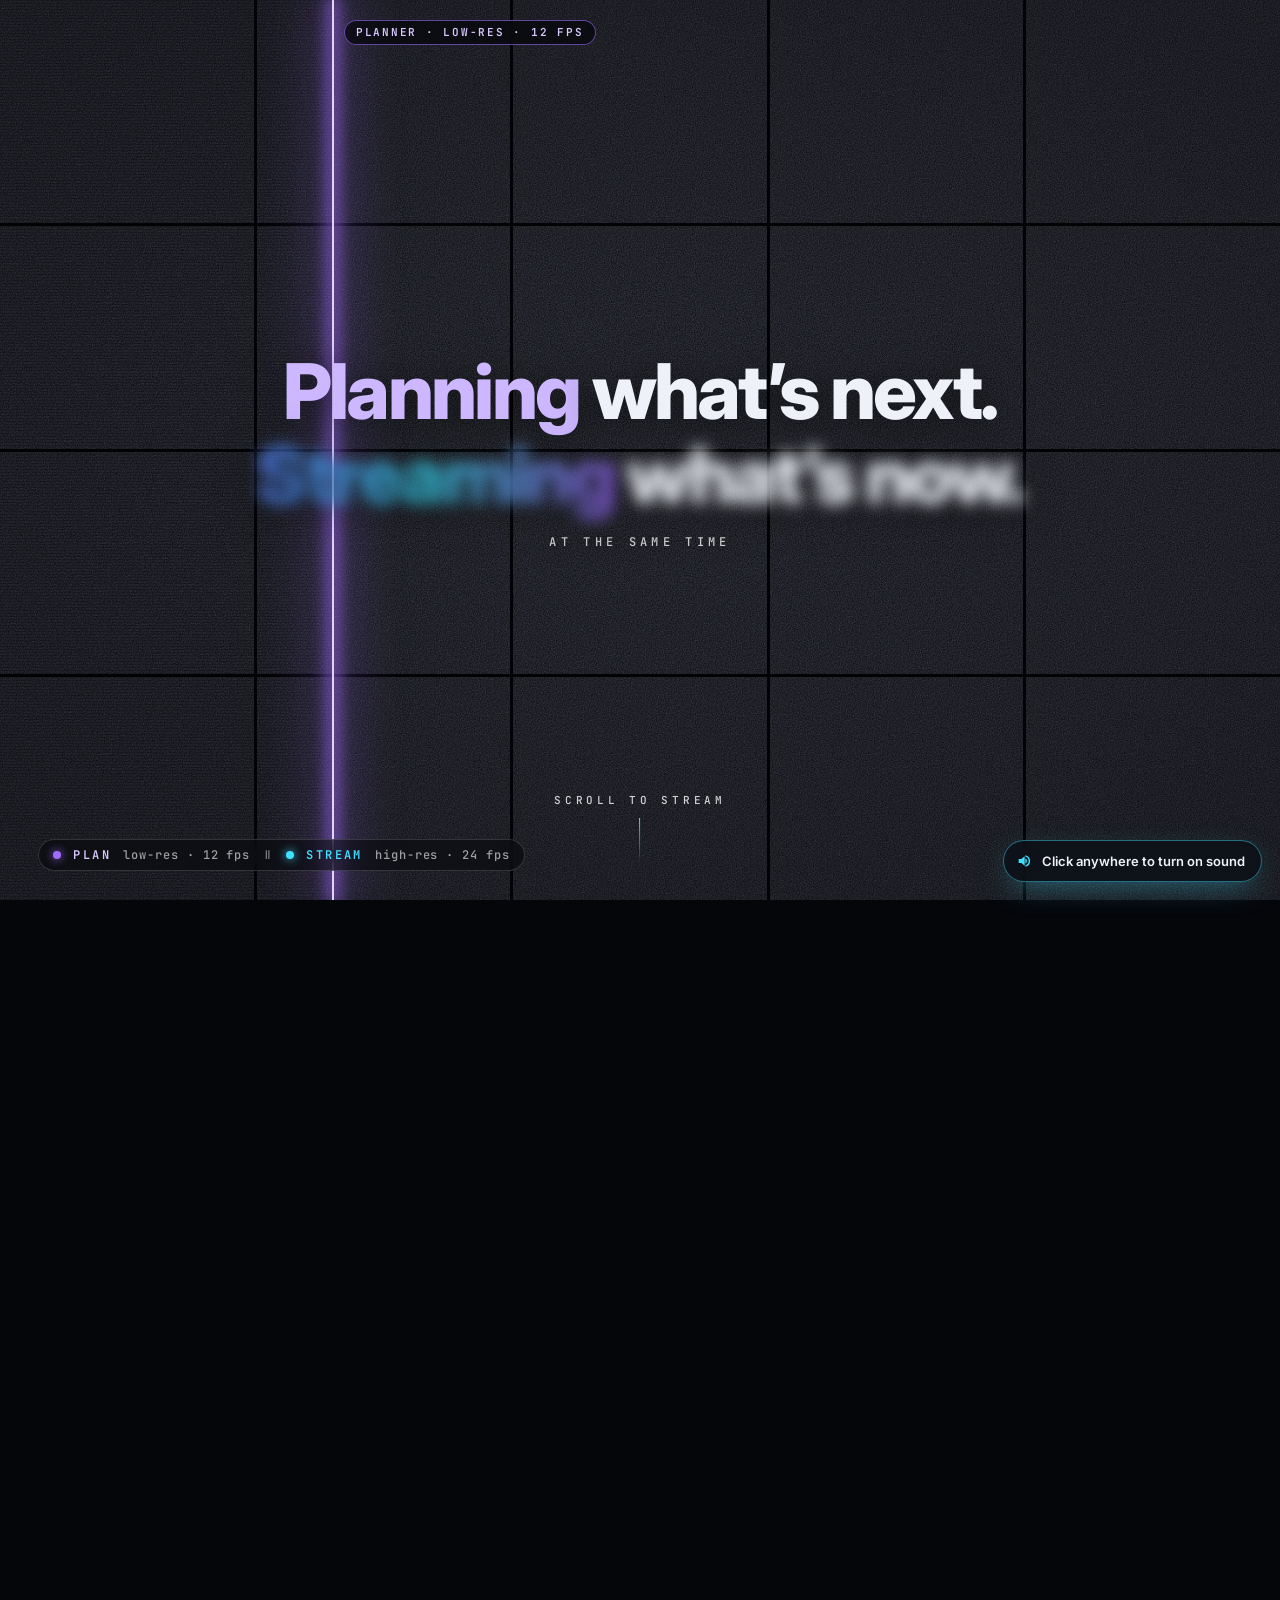
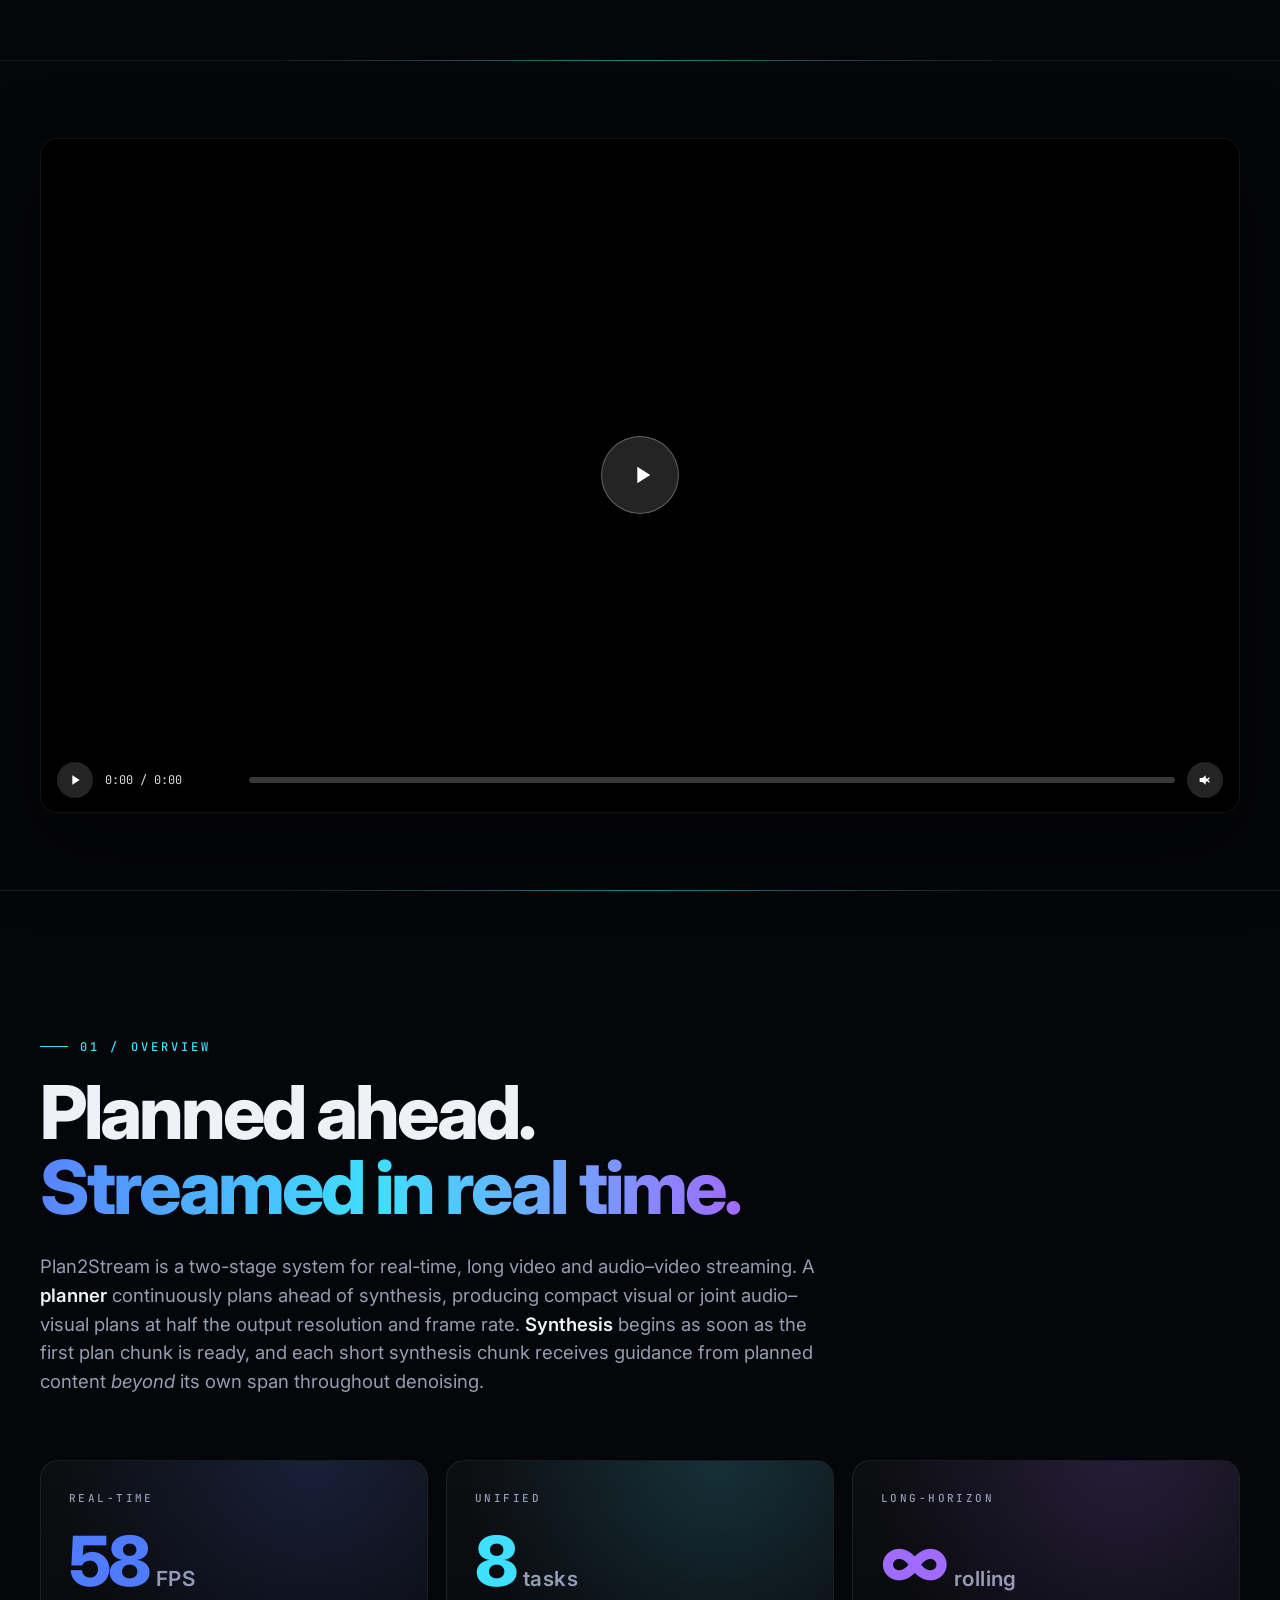
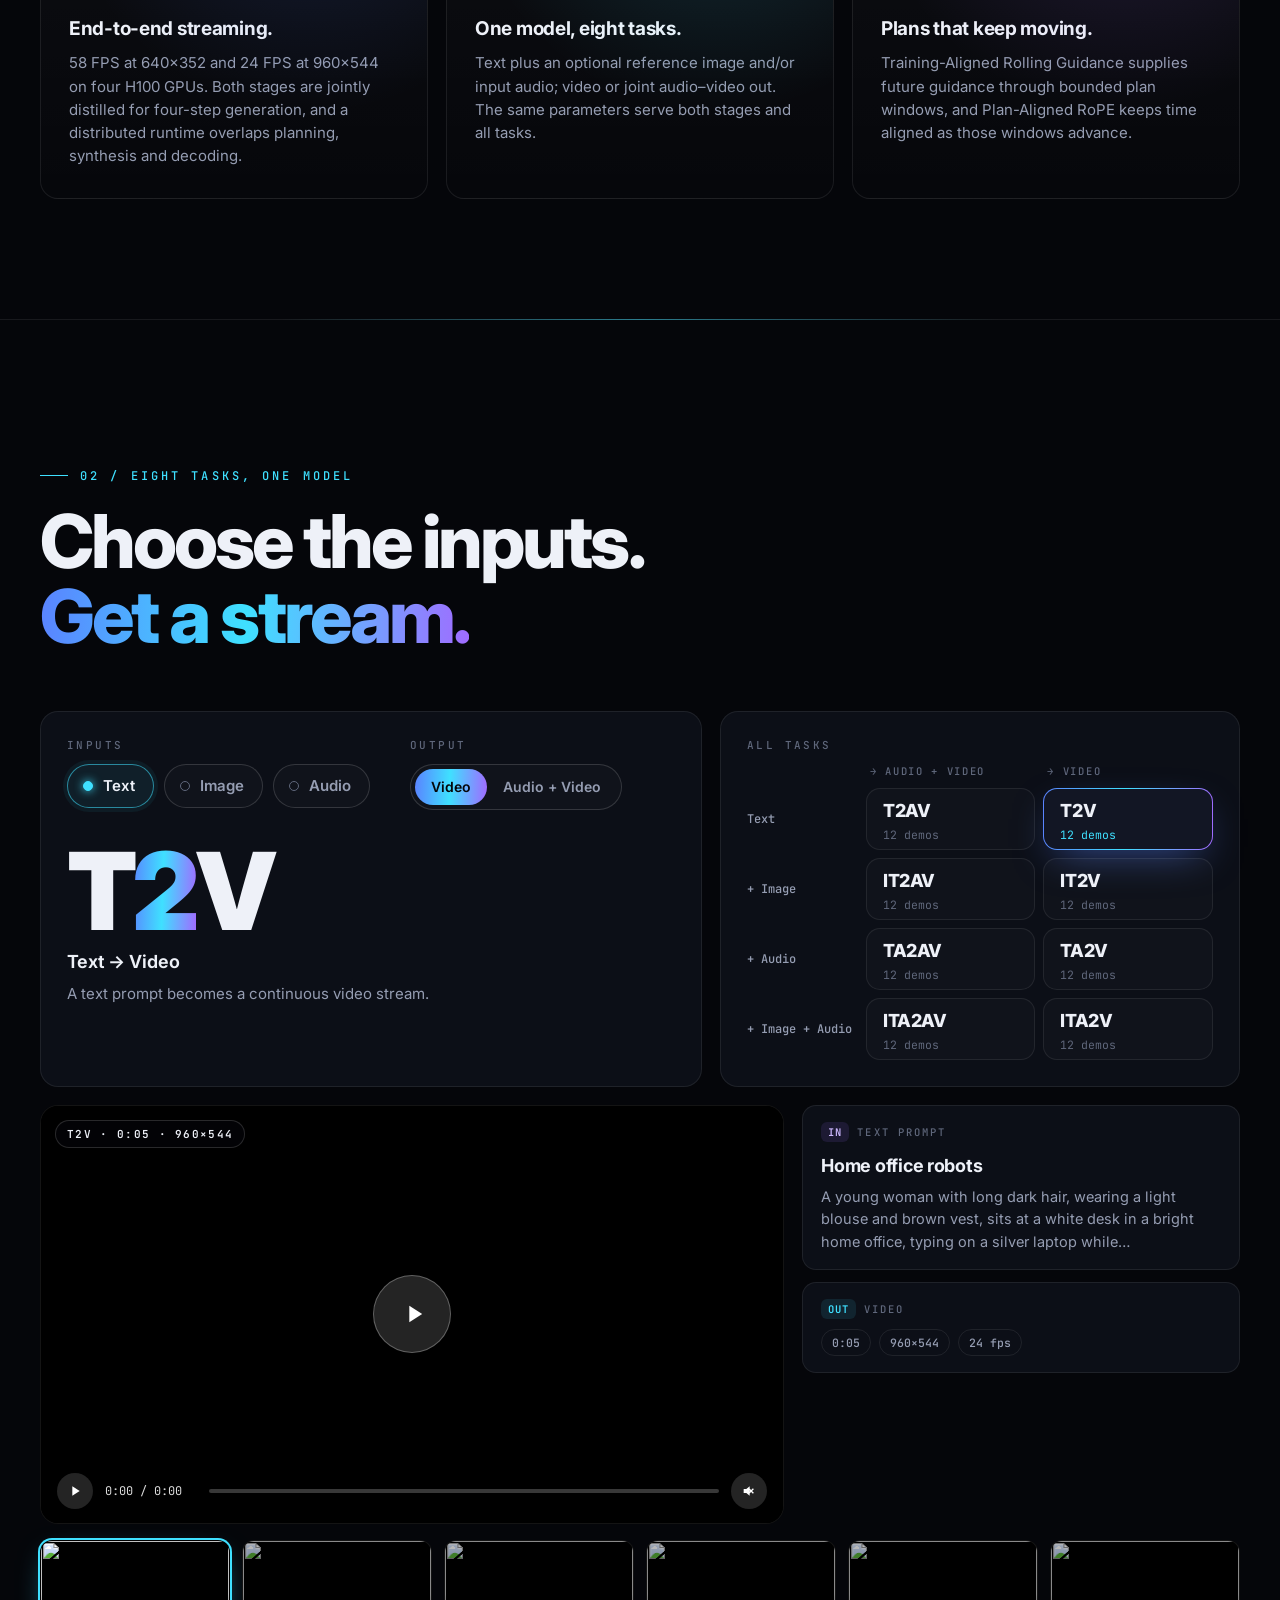
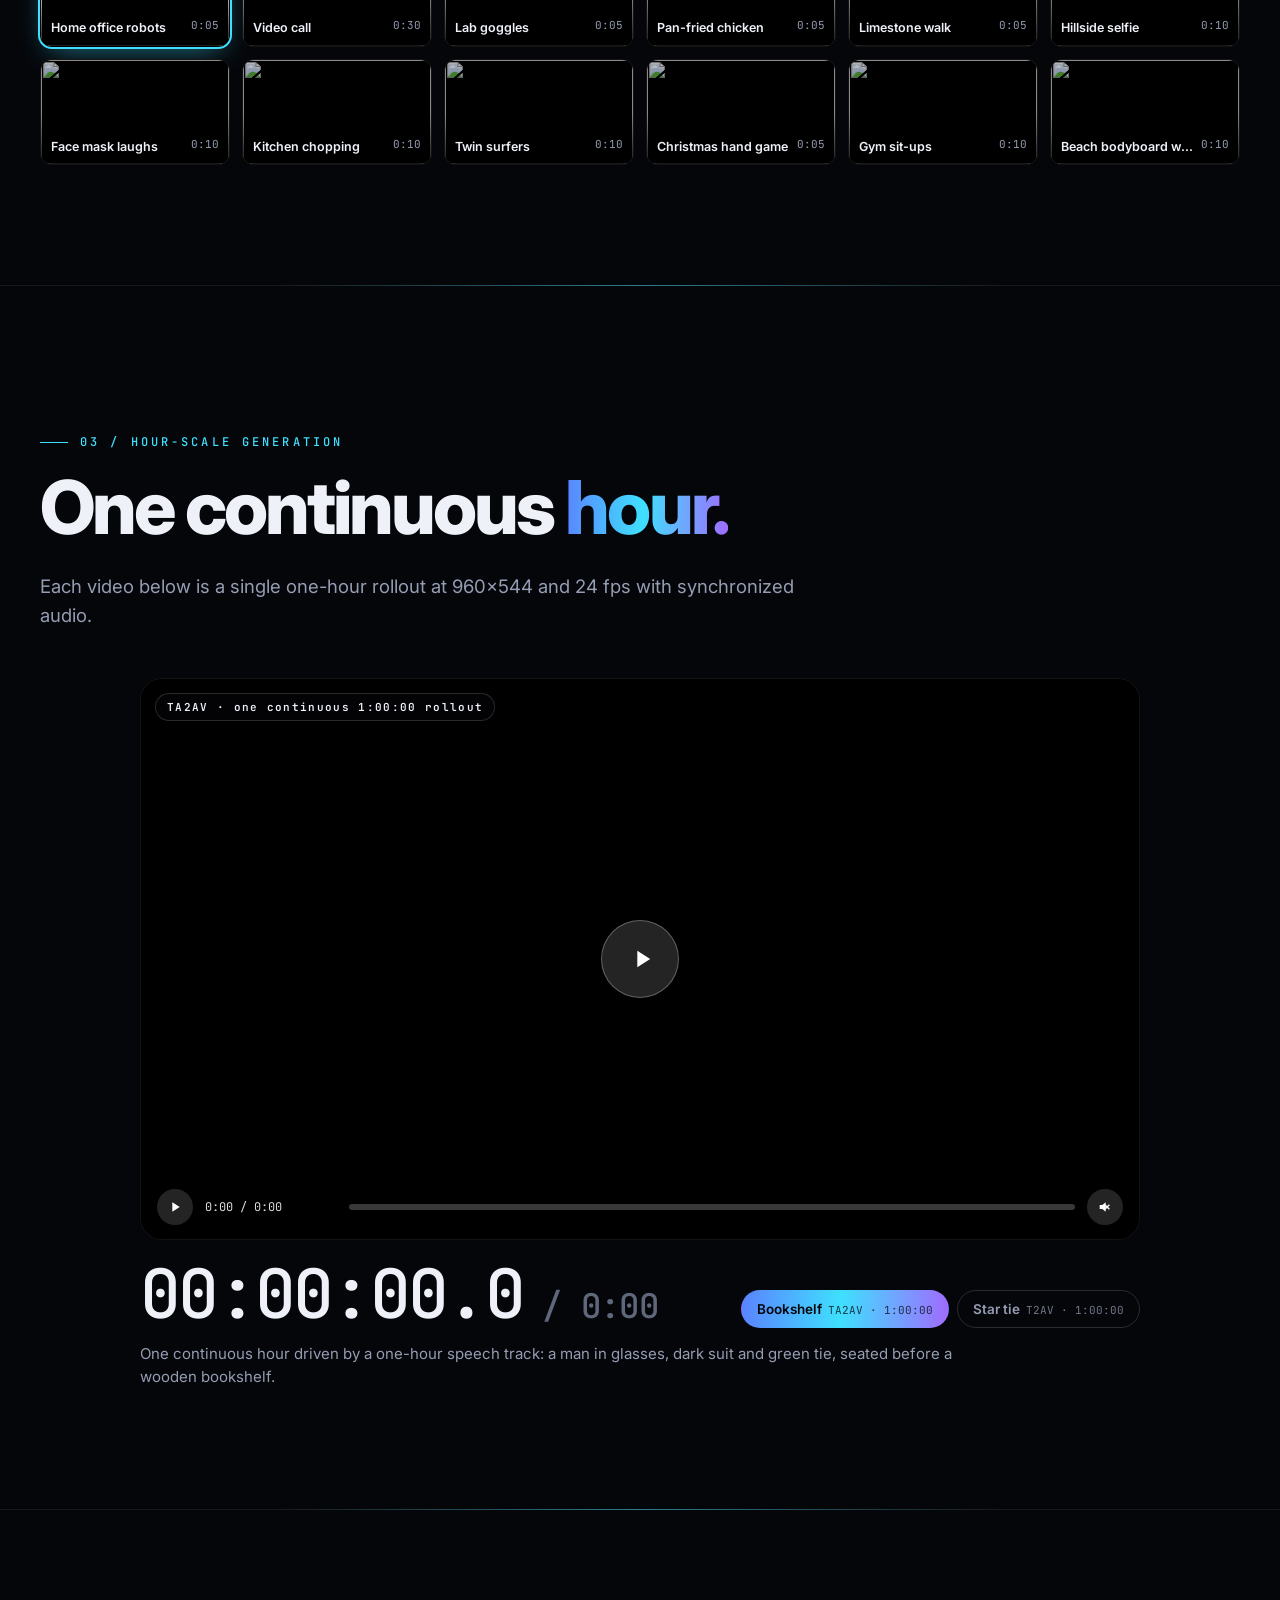
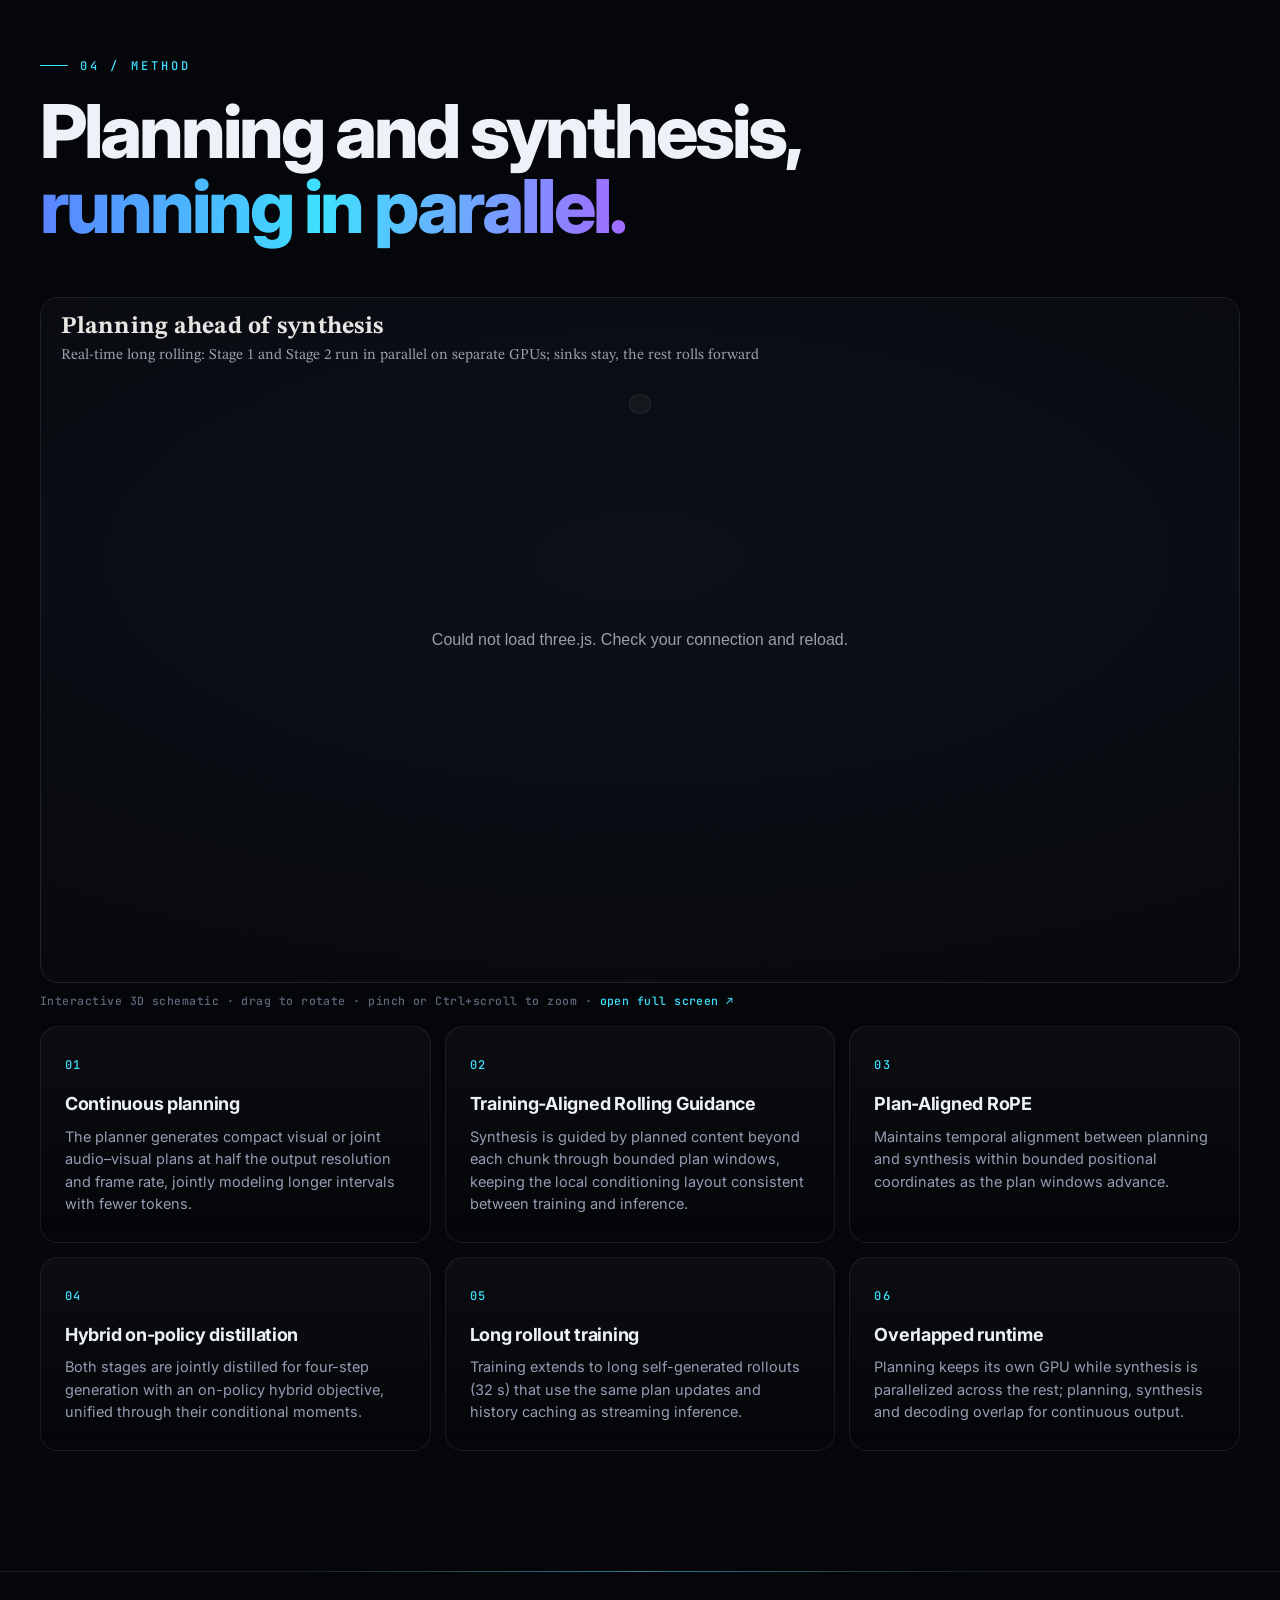
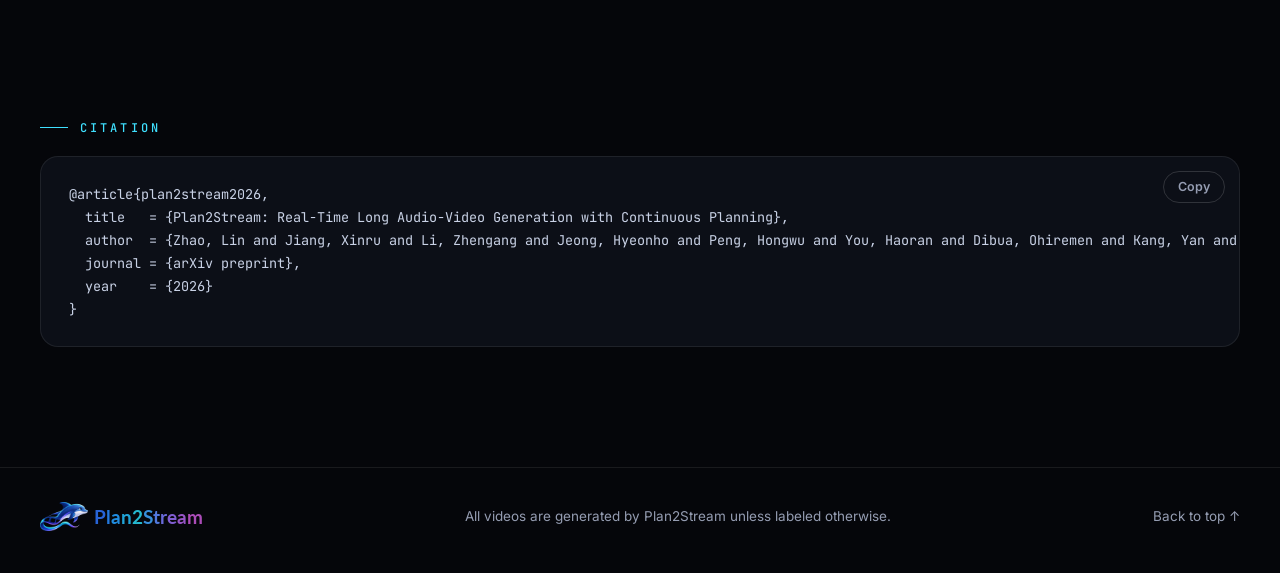
==== commit b941c5ea: "Nav and footer wordmark: paper branding (dolphin mark + per-letter coloured Plan2Stream in Lato Bold" ====
--- a/docs/index.html
+++ b/docs/index.html
@@ -8,13 +8,13 @@
   <meta name="theme-color" content="#05060a" />
   <link rel="preconnect" href="https://fonts.googleapis.com" />
   <link rel="preconnect" href="https://fonts.gstatic.com" crossorigin />
-  <link href="https://fonts.googleapis.com/css2?family=Inter:wght@400;500;600;700;800;900&family=JetBrains+Mono:wght@400;500;600&display=swap" rel="stylesheet" />
-  <link rel="stylesheet" href="style.css?v=2" />
+  <link href="https://fonts.googleapis.com/css2?family=Inter:wght@400;500;600;700;800;900&family=JetBrains+Mono:wght@400;500;600&family=Lato:wght@700&display=swap" rel="stylesheet" />
+  <link rel="stylesheet" href="style.css?v=3" />
 </head>
 <body>
   <!-- ───────────────────────── Navigation (appears after the intro) ───────────────────────── -->
   <header class="nav" id="nav">
-    <a class="nav-logo" href="#top">Plan<span>2</span>Stream</a>
+    <a class="nav-logo" href="#top"><img class="logo-mark" src="assets/plan2stream-dolphin.png" alt="" aria-hidden="true" /><span class="wm" aria-label="Plan2Stream"><span style="color:#2864D7">P</span><span style="color:#2378DE">l</span><span style="color:#208CE0">a</span><span style="color:#20A3D7">n</span><span style="color:#25B8CF">2</span><span style="color:#378EDB">S</span><span style="color:#5279DD">t</span><span style="color:#696AD9">r</span><span style="color:#805DD1">e</span><span style="color:#9654C5">a</span><span style="color:#AB4CB8">m</span></span></a>
     <nav class="nav-links" aria-label="Sections">
       <a href="#overview">Overview</a>
       <a href="#tasks">Tasks</a>
@@ -275,7 +275,7 @@
 
   <footer class="foot">
     <div class="wrap foot-in">
-      <span class="nav-logo">Plan<span>2</span>Stream</span>
+      <span class="nav-logo"><img class="logo-mark" src="assets/plan2stream-dolphin.png" alt="" aria-hidden="true" /><span class="wm" aria-label="Plan2Stream"><span style="color:#2864D7">P</span><span style="color:#2378DE">l</span><span style="color:#208CE0">a</span><span style="color:#20A3D7">n</span><span style="color:#25B8CF">2</span><span style="color:#378EDB">S</span><span style="color:#5279DD">t</span><span style="color:#696AD9">r</span><span style="color:#805DD1">e</span><span style="color:#9654C5">a</span><span style="color:#AB4CB8">m</span></span></span>
       <span class="foot-note">All videos are generated by Plan2Stream unless labeled otherwise.</span>
       <a href="#top">Back to top ↑</a>
     </div>
@@ -283,6 +283,6 @@
 
   <button class="sound-hint" id="sound-hint" hidden><svg viewBox="0 0 24 24" aria-hidden="true"><path d="M4 9v6h4l5 4V5L8 9H4zm12.5 3a4.5 4.5 0 0 0-2.5-4v8a4.5 4.5 0 0 0 2.5-4zM14 3.2v2.1a7 7 0 0 1 0 13.4v2.1a9 9 0 0 0 0-17.6z"/></svg><span>Click anywhere to turn on sound</span></button>
   <div class="load-error" id="load-error" hidden></div>
-  <script src="main.js?v=2"></script>
+  <script src="main.js?v=3"></script>
 </body>
 </html>
--- a/docs/style.css
+++ b/docs/style.css
@@ -49,8 +49,10 @@
   transform: translateY(-101%); transition: transform .5s var(--ease);
 }
 .nav.show { transform: none; }
-.nav-logo { font-weight: 800; letter-spacing: -.025em; font-size: 18px; }
-.nav-logo span { background: var(--grad); -webkit-background-clip: text; background-clip: text; color: transparent; }
+/* paper title branding: dolphin mark + per-letter coloured "Plan2Stream" (Lato Bold) */
+.nav-logo { display: inline-flex; align-items: center; gap: 6px; font: 700 19px/1 "Lato", var(--font); letter-spacing: 0; }
+.nav-logo .logo-mark { height: 1.5em; width: auto; display: block; }
+.nav-logo .wm { white-space: nowrap; }
 .nav-links { display: flex; gap: 24px; margin-left: auto; font-size: 14px; color: var(--muted); }
 .nav-links a { position: relative; transition: color .2s; }
 .nav-links a:hover, .nav-links a.active { color: var(--ink); }
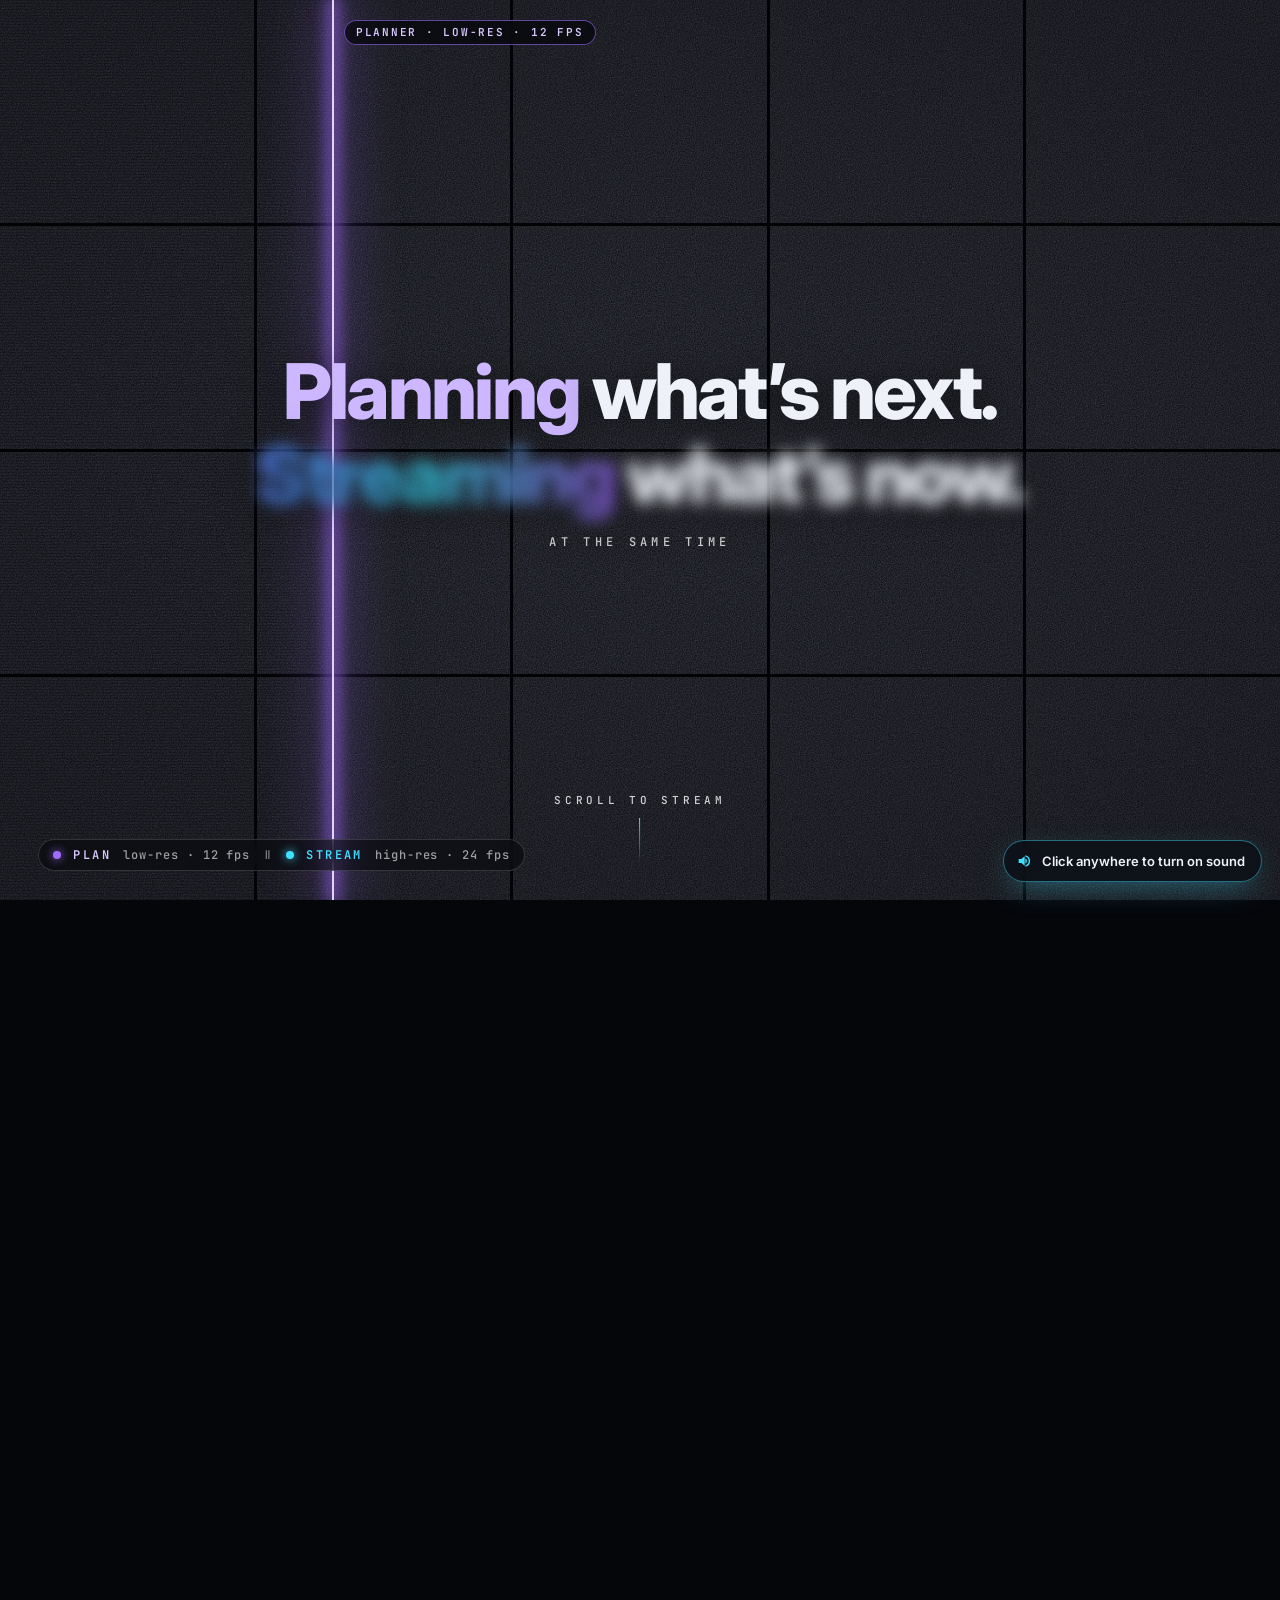
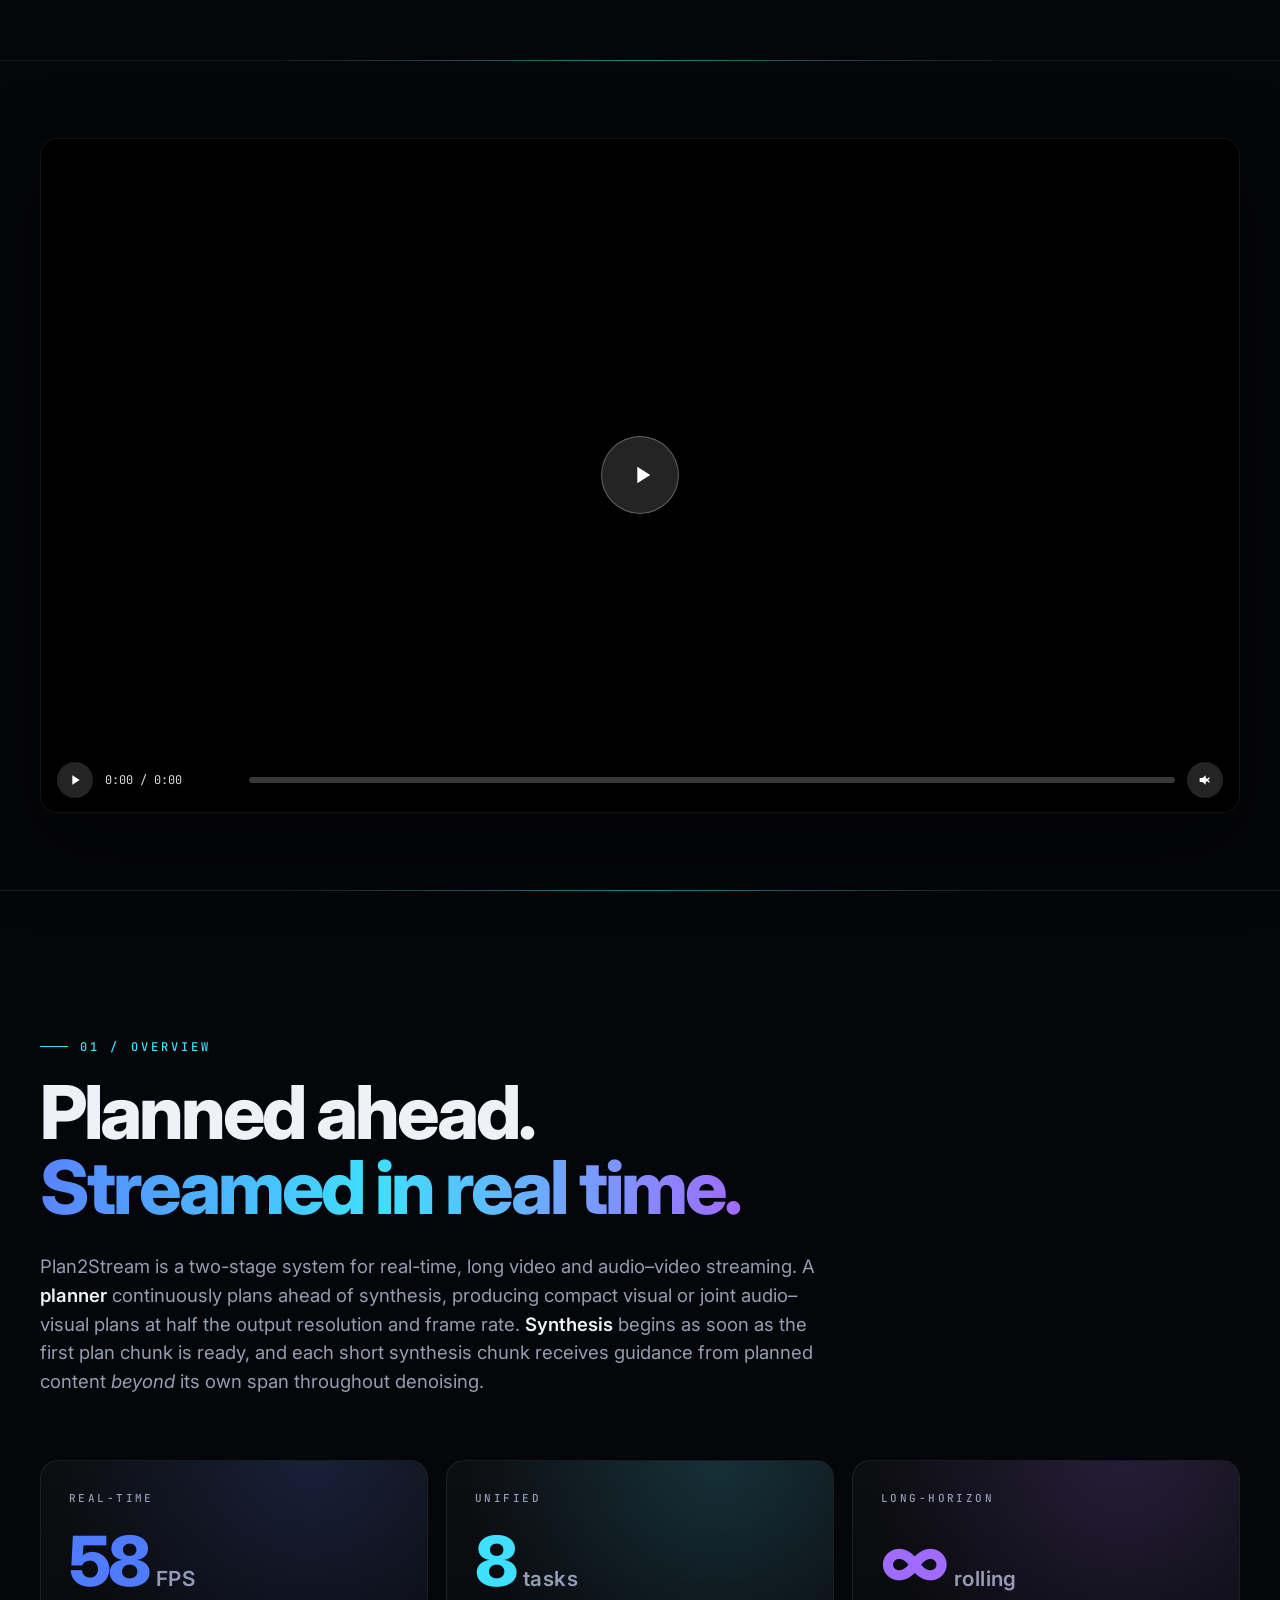
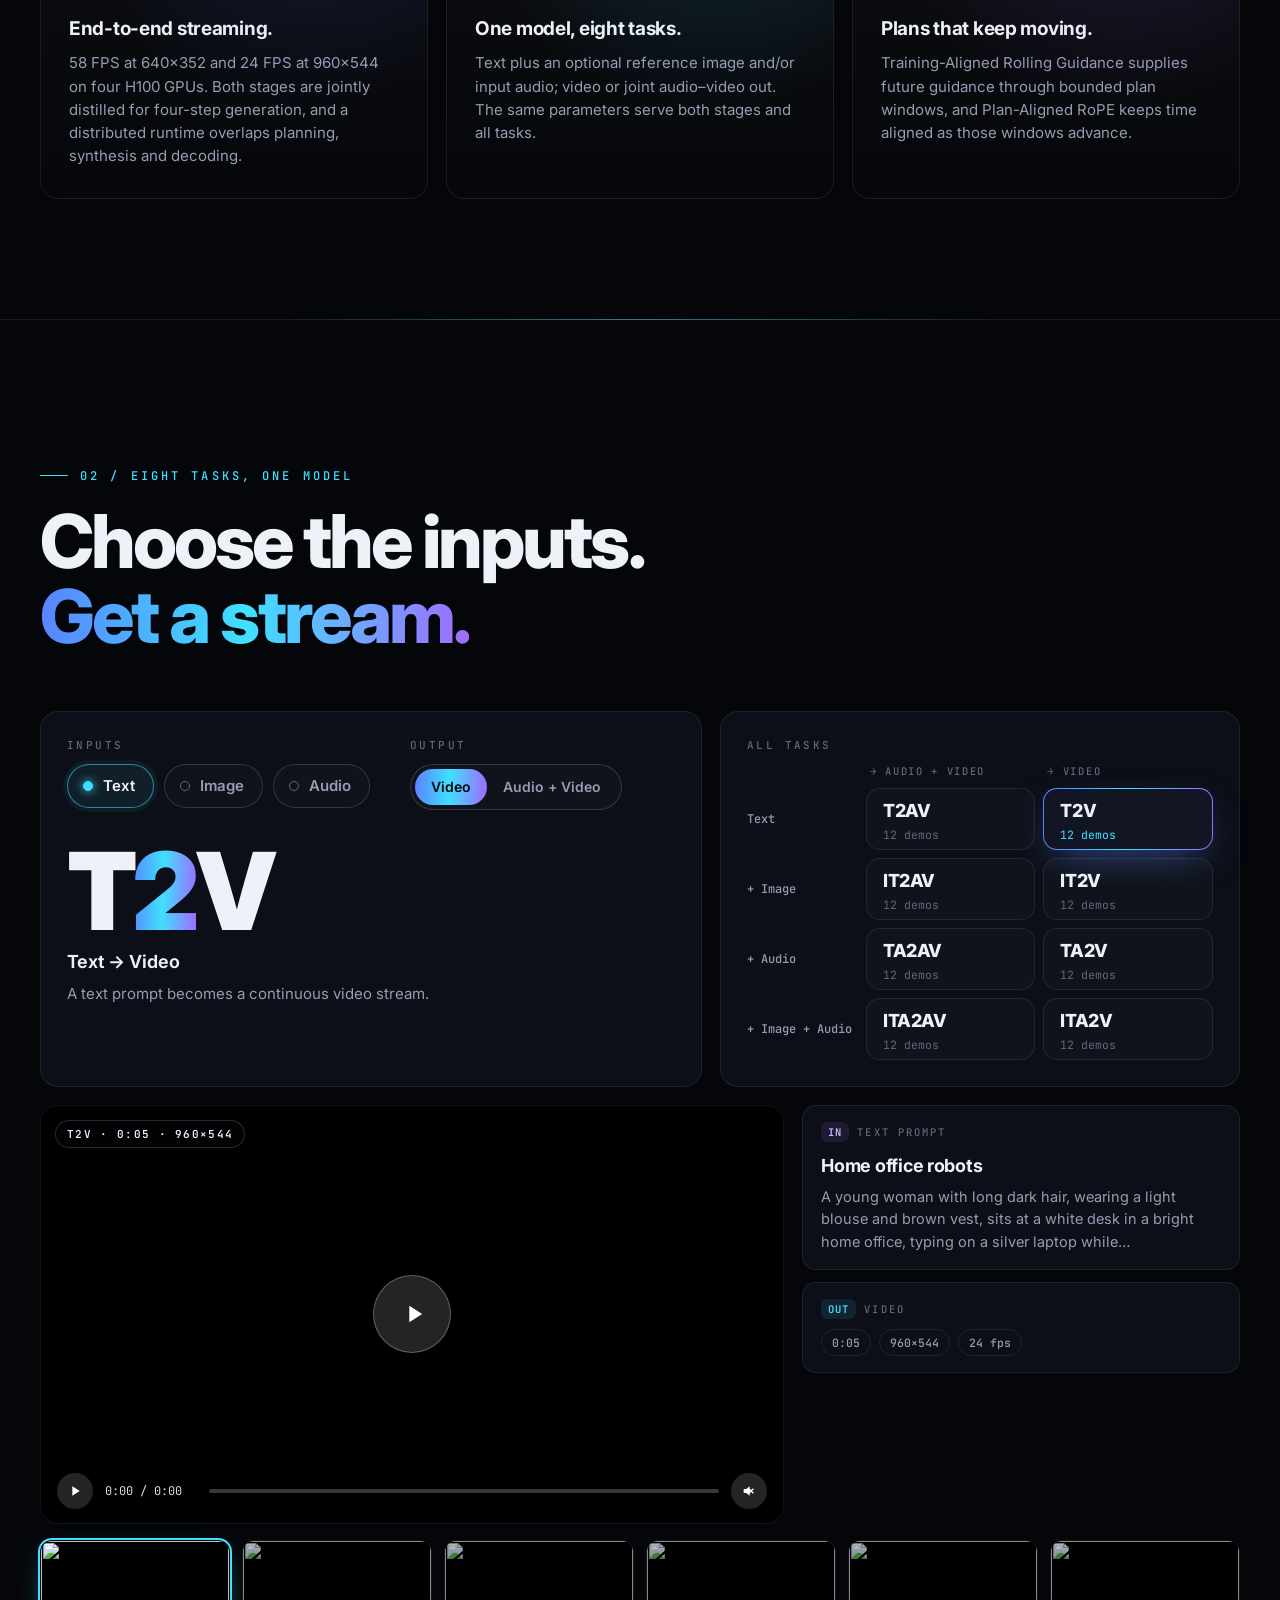
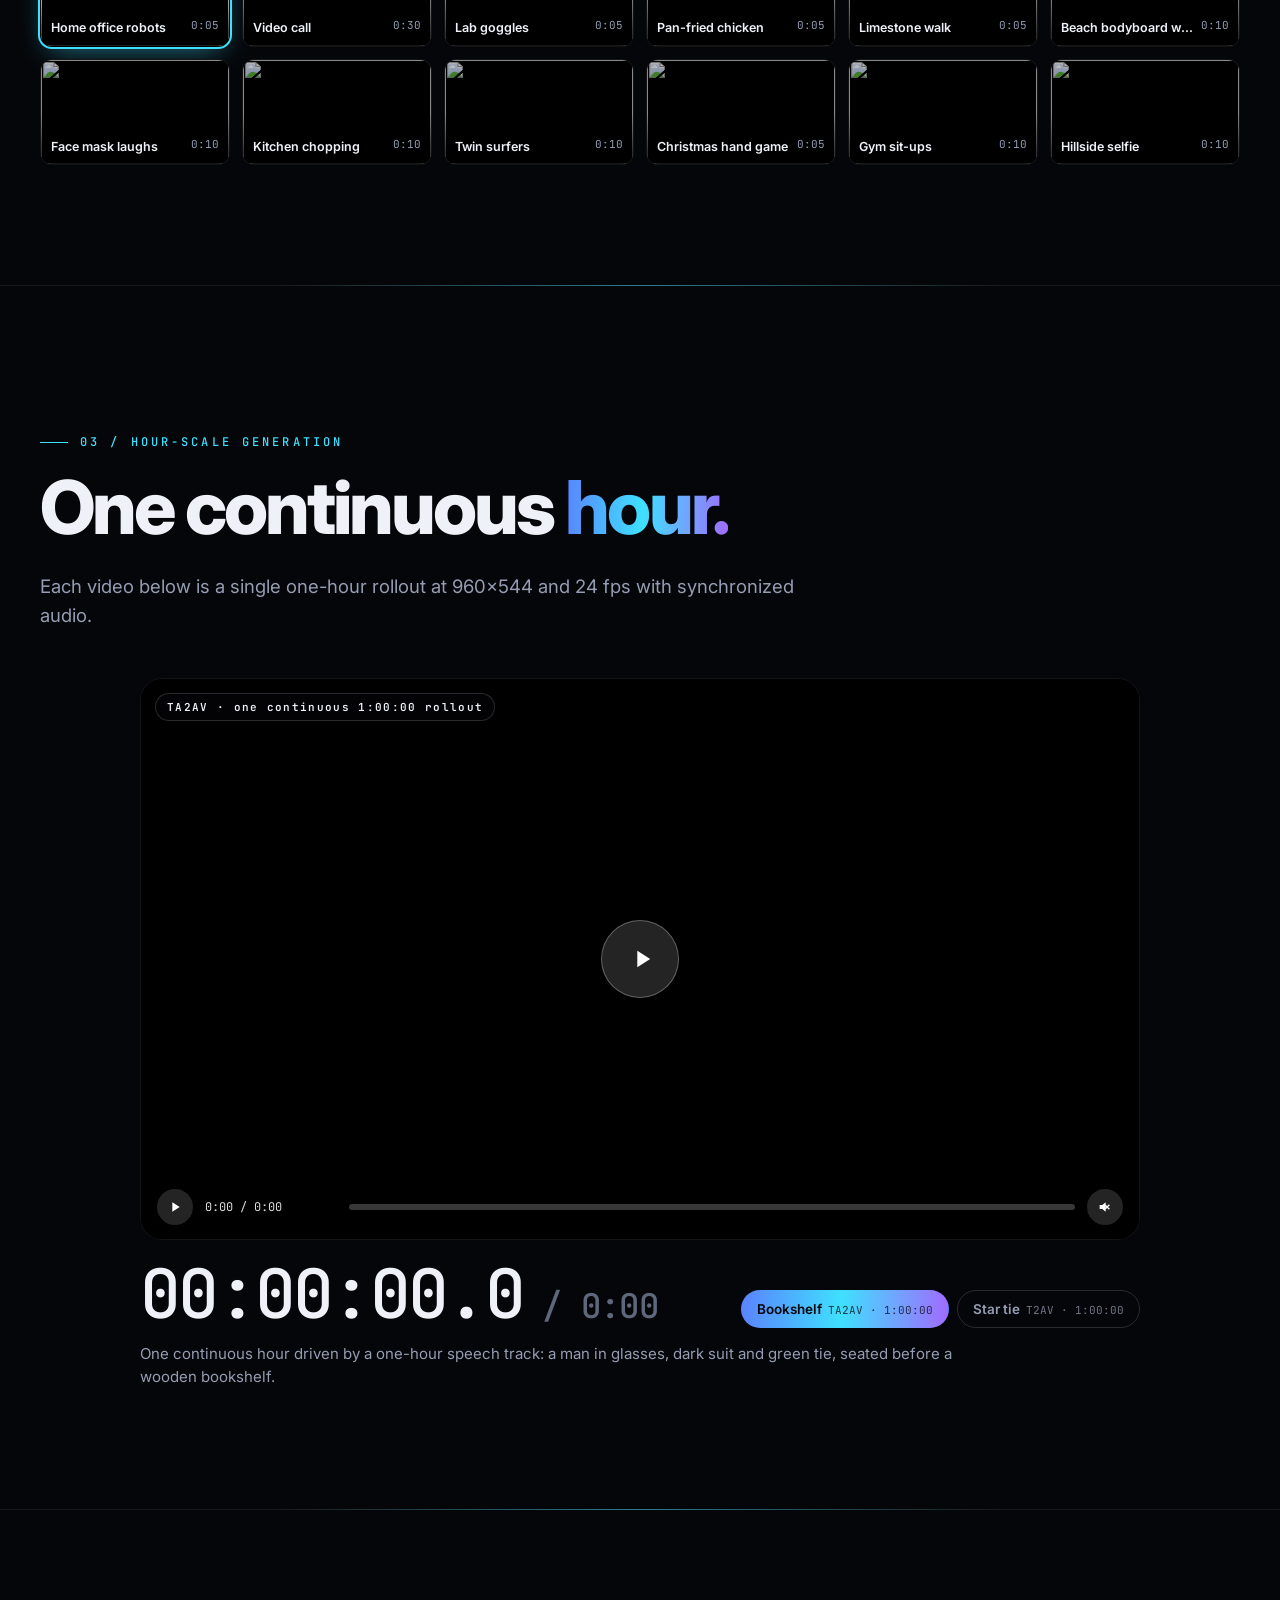
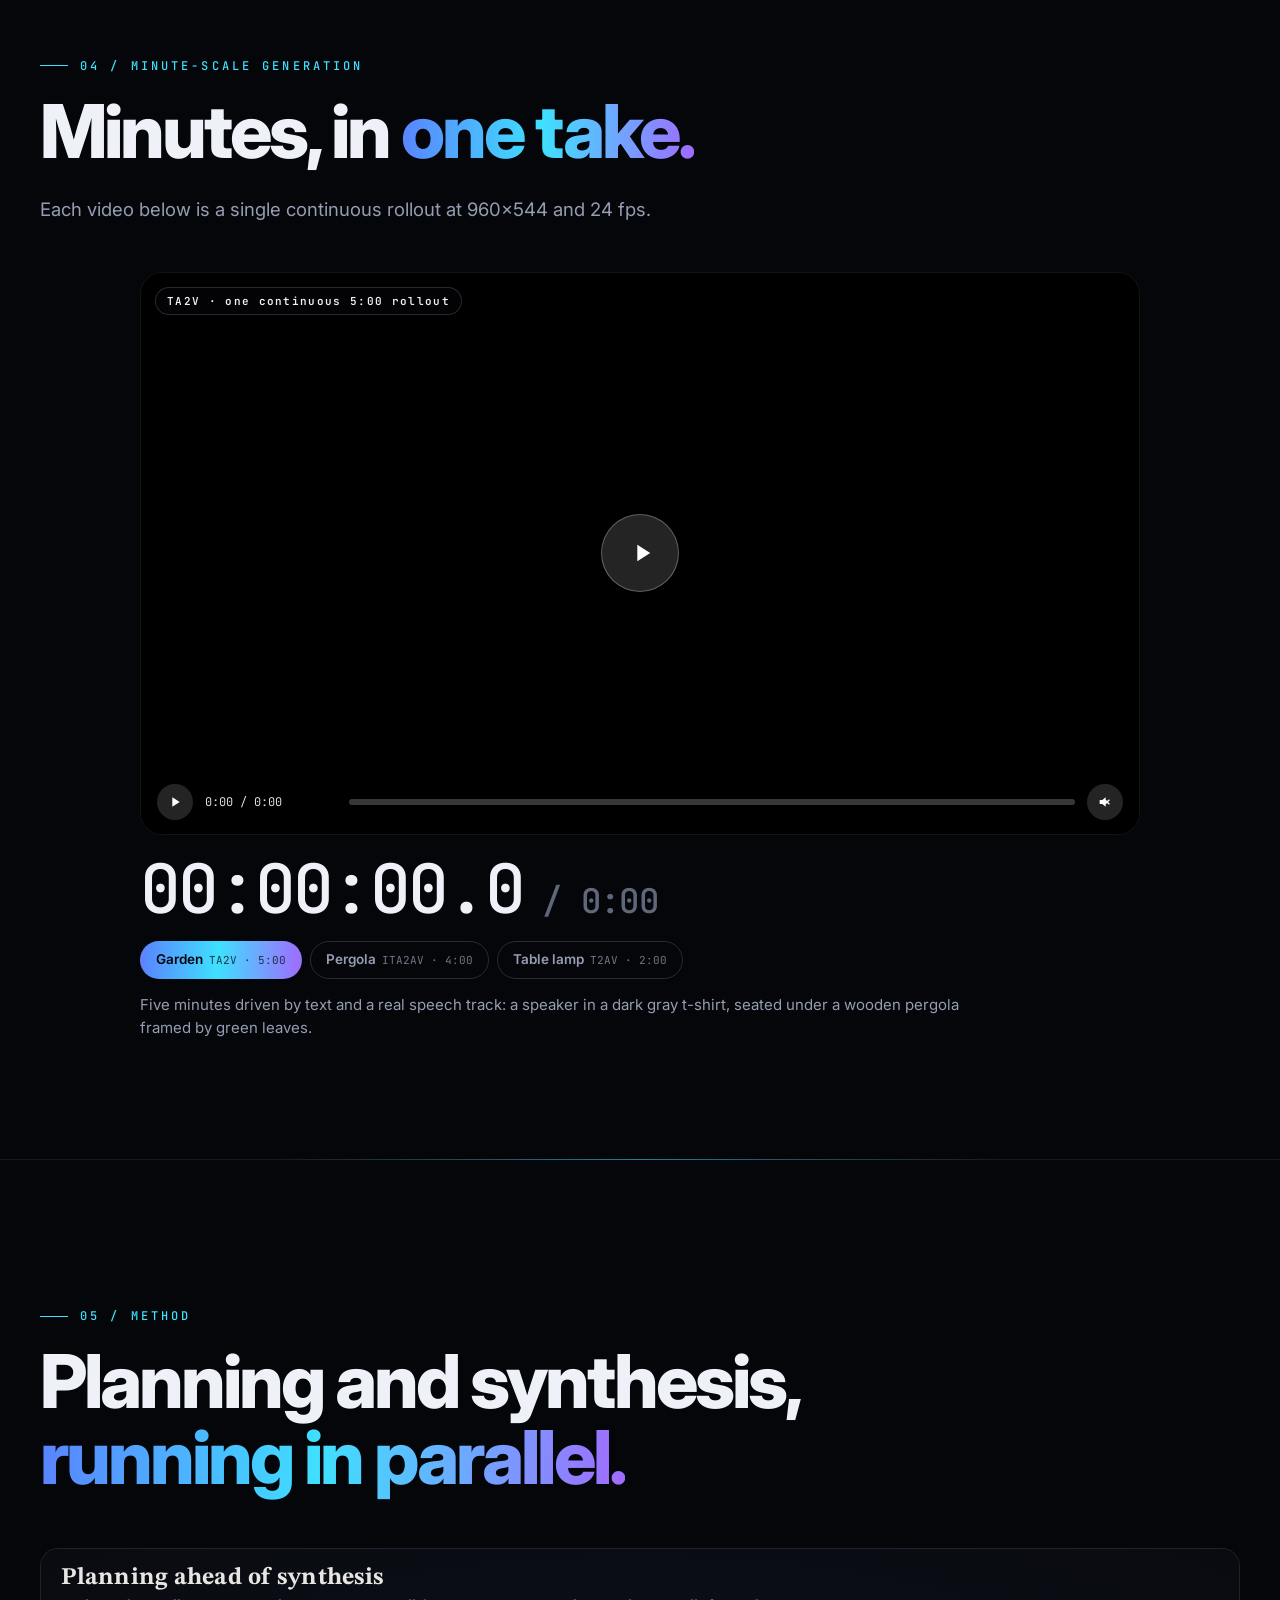
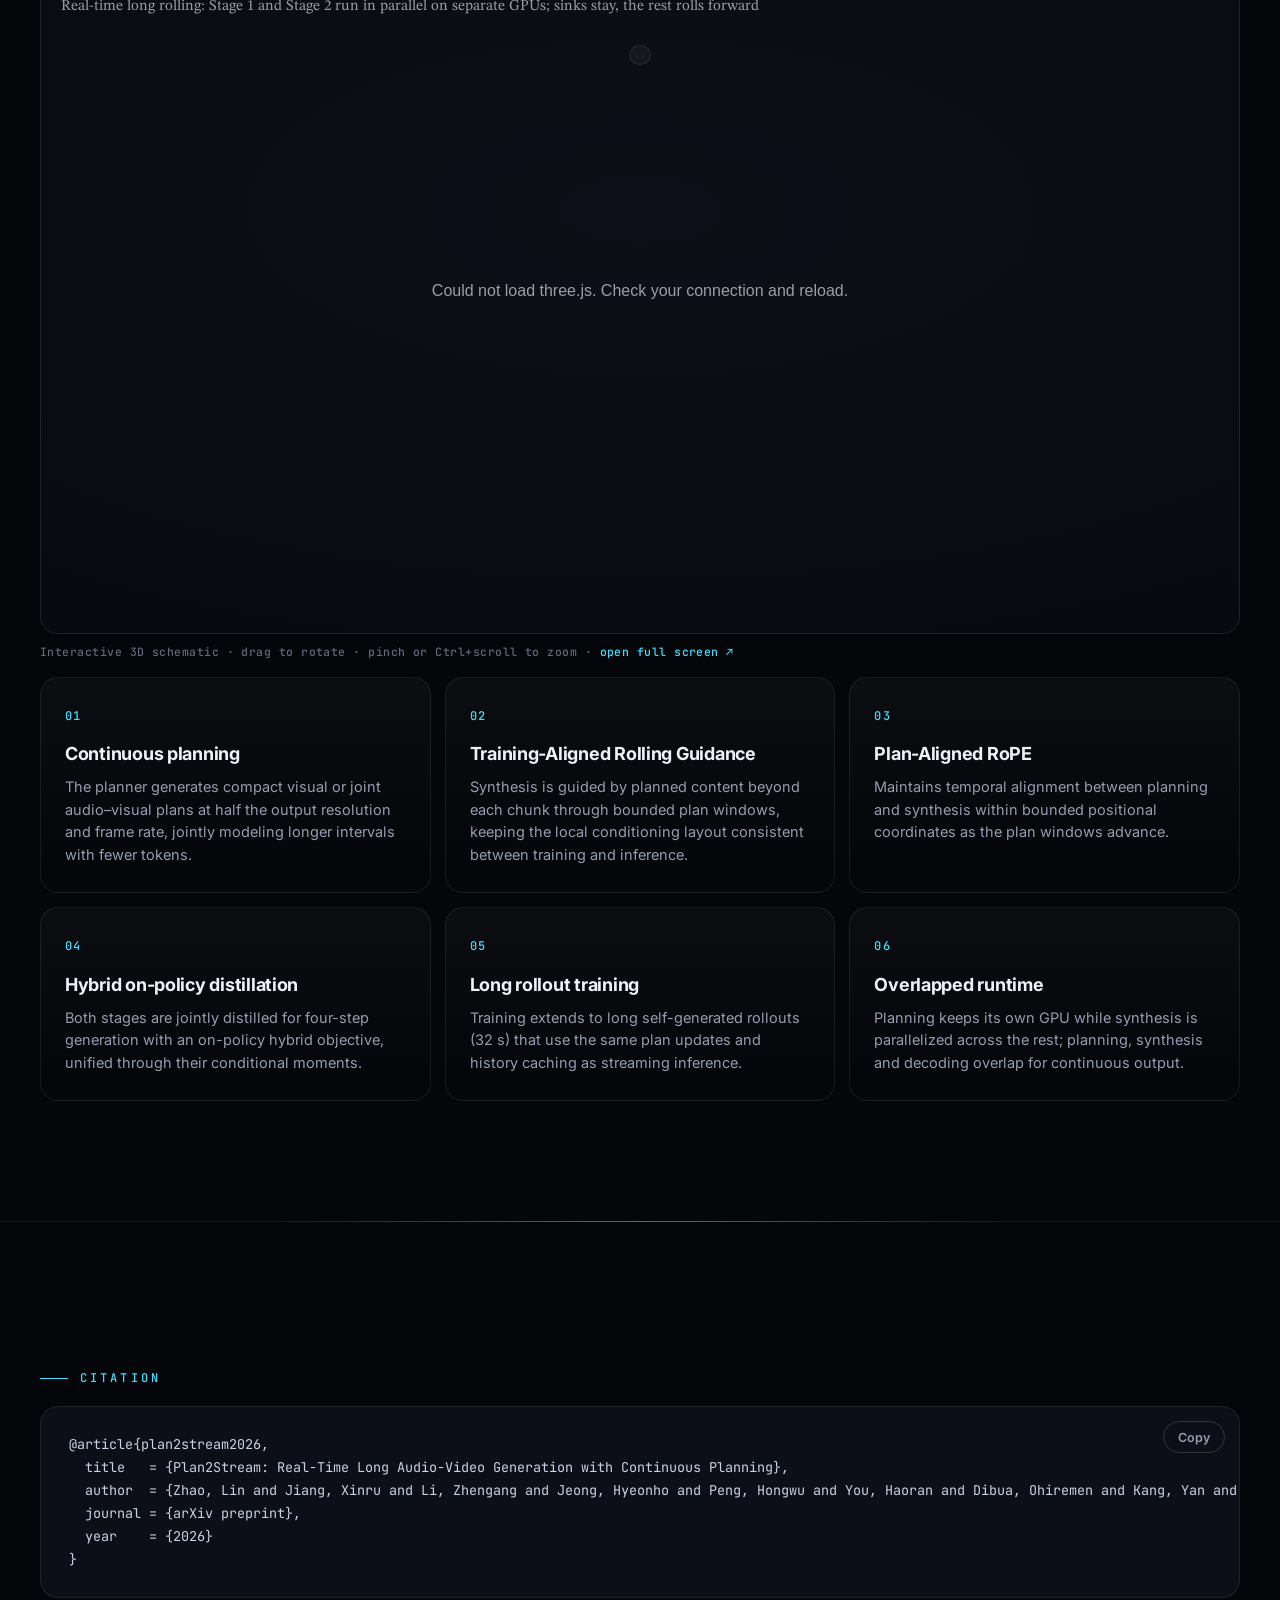
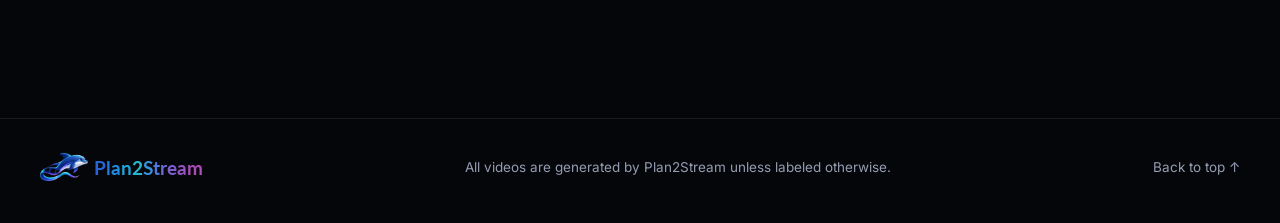
==== commit 5f8e83f1: "Add Minute-scale section after Hour-scale; swap two T2V demos - New "04 / Minute-scale generation" s" ====
--- a/docs/index.html
+++ b/docs/index.html
@@ -19,6 +19,7 @@
       <a href="#overview">Overview</a>
       <a href="#tasks">Tasks</a>
       <a href="#hour">Hour-scale</a>
+      <a href="#minute">Minute-scale</a>
       <a href="#method">Method</a>
       <a href="#compare" data-optional="compare">Compare</a>
       <a href="#bibtex">BibTeX</a>
@@ -225,10 +226,27 @@
       </div>
     </section>
 
+    <!-- ───────────────────────── 04 Minute-scale ───────────────────────── -->
+    <section class="section" id="minute">
+      <div class="wrap">
+        <p class="eyebrow reveal">04 / Minute-scale generation</p>
+        <h2 class="display reveal">Minutes, in <span class="grad">one take.</span></h2>
+        <p class="lead reveal">Each video below is a single continuous rollout at 960×544 and 24 fps.</p>
+        <div class="long-stage reveal">
+          <div id="minute-player"></div>
+          <div class="long-hud">
+            <div class="long-clock" id="minute-clock">00:00:00.0<span class="tot"> / 5:00</span></div>
+            <div class="long-tabs" id="minute-tabs"></div>
+          </div>
+          <p class="long-caption" id="minute-caption"></p>
+        </div>
+      </div>
+    </section>
+
     <!-- ───────────────────────── 04 Method ───────────────────────── -->
     <section class="section" id="method">
       <div class="wrap">
-        <p class="eyebrow reveal">04 / Method</p>
+        <p class="eyebrow reveal">05 / Method</p>
         <h2 class="display reveal">Planning and synthesis,<br /><span class="grad">running in parallel.</span></h2>
 
         <div class="flow3d reveal">
@@ -250,7 +268,7 @@
     <!-- ───────────────────────── 05 Comparisons (rendered only when media.json has them) ───────────────────────── -->
     <section class="section" id="compare" hidden>
       <div class="wrap">
-        <p class="eyebrow reveal">05 / Comparisons</p>
+        <p class="eyebrow reveal">06 / Comparisons</p>
         <h2 class="display reveal">Side by side.<br /><span class="grad">Same prompt, same clock.</span></h2>
         <div class="compare-list" id="compare-list"></div>
       </div>
@@ -283,6 +301,6 @@
 
   <button class="sound-hint" id="sound-hint" hidden><svg viewBox="0 0 24 24" aria-hidden="true"><path d="M4 9v6h4l5 4V5L8 9H4zm12.5 3a4.5 4.5 0 0 0-2.5-4v8a4.5 4.5 0 0 0 2.5-4zM14 3.2v2.1a7 7 0 0 1 0 13.4v2.1a9 9 0 0 0 0-17.6z"/></svg><span>Click anywhere to turn on sound</span></button>
   <div class="load-error" id="load-error" hidden></div>
-  <script src="main.js?v=3"></script>
+  <script src="main.js?v=4"></script>
 </body>
 </html>
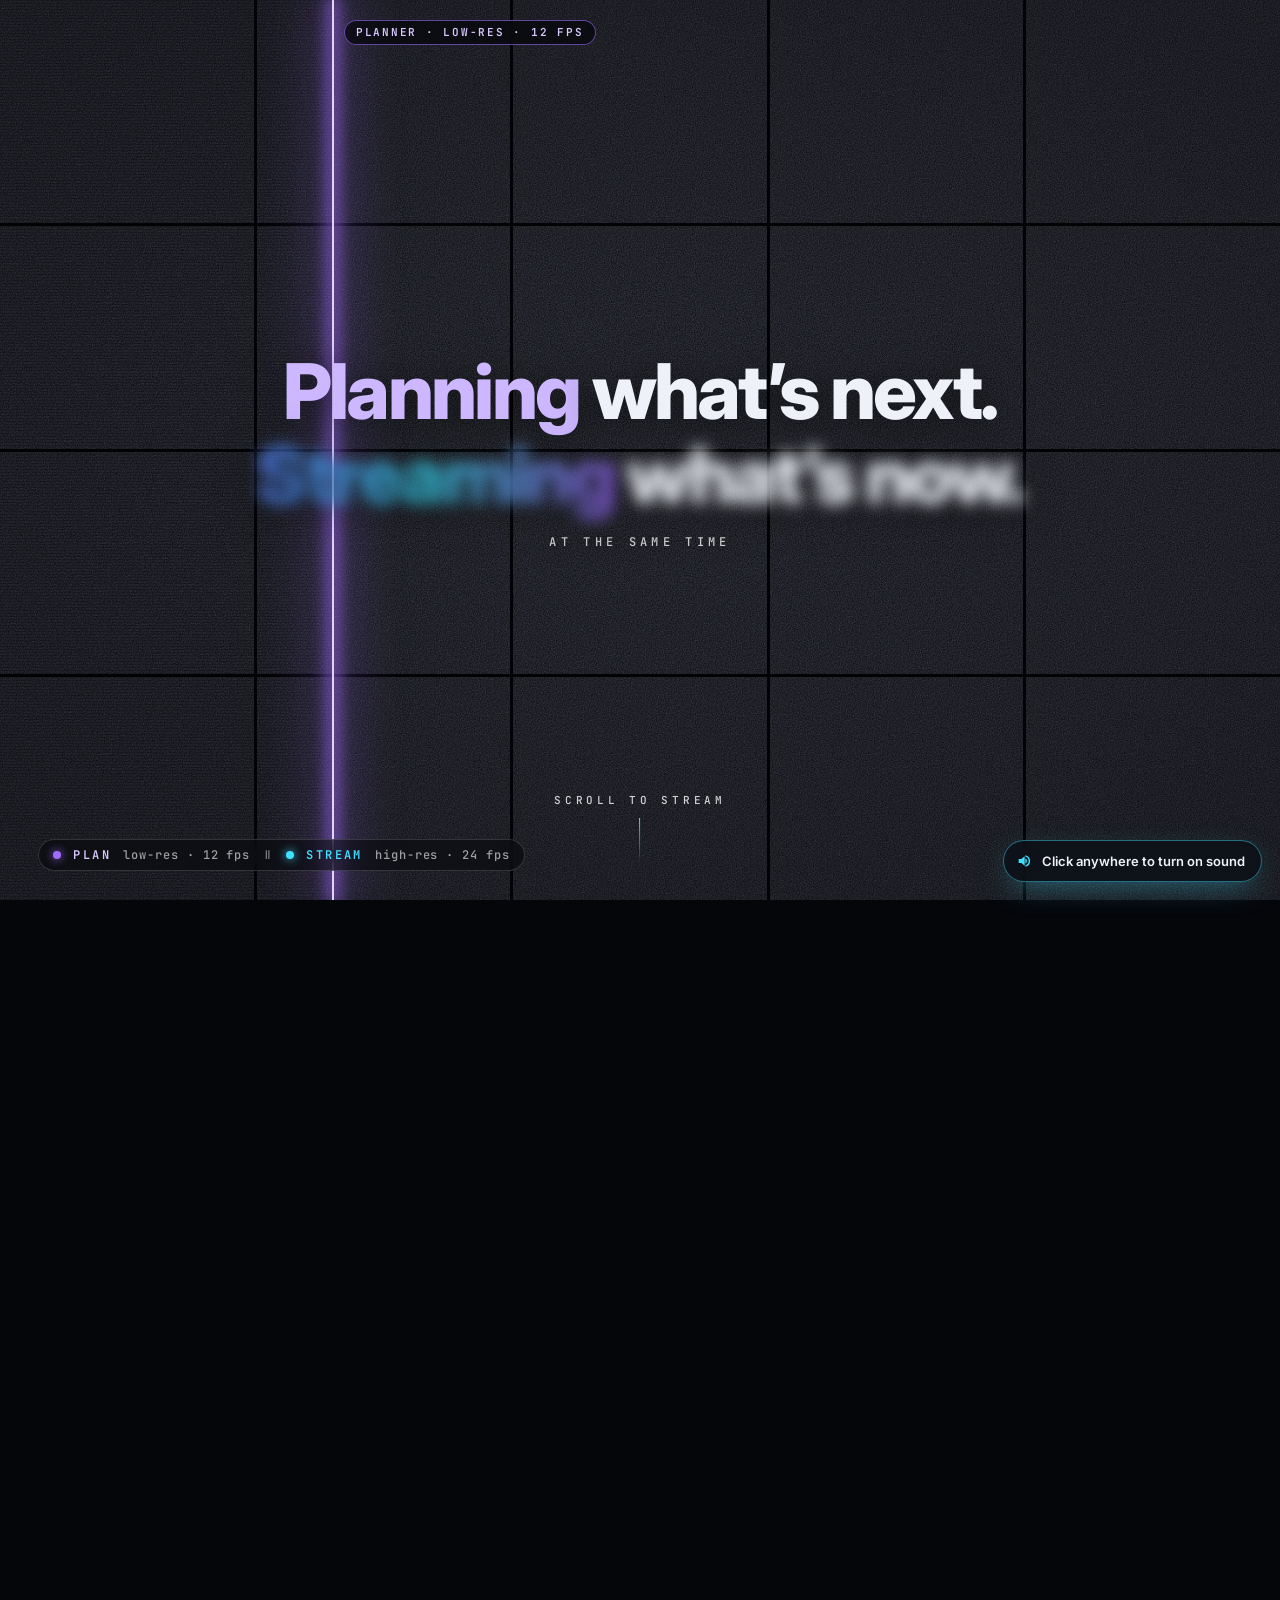
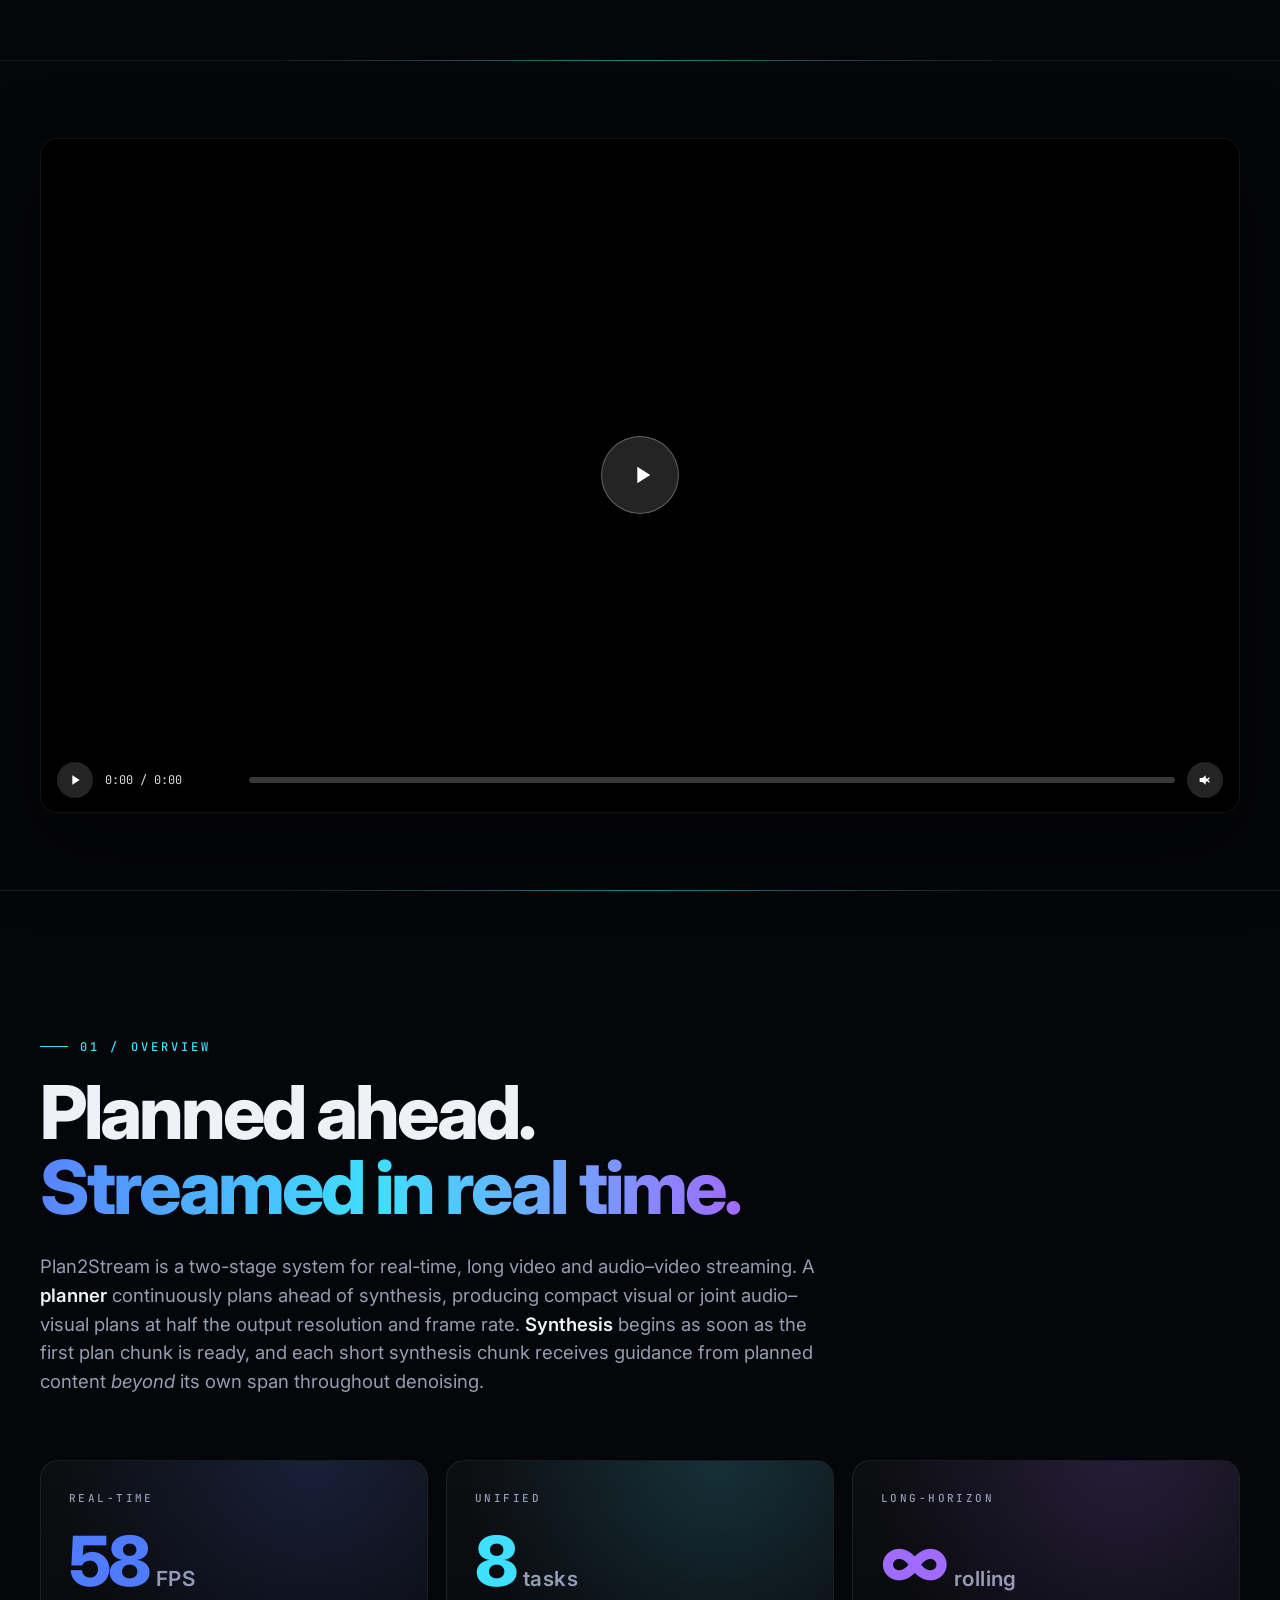
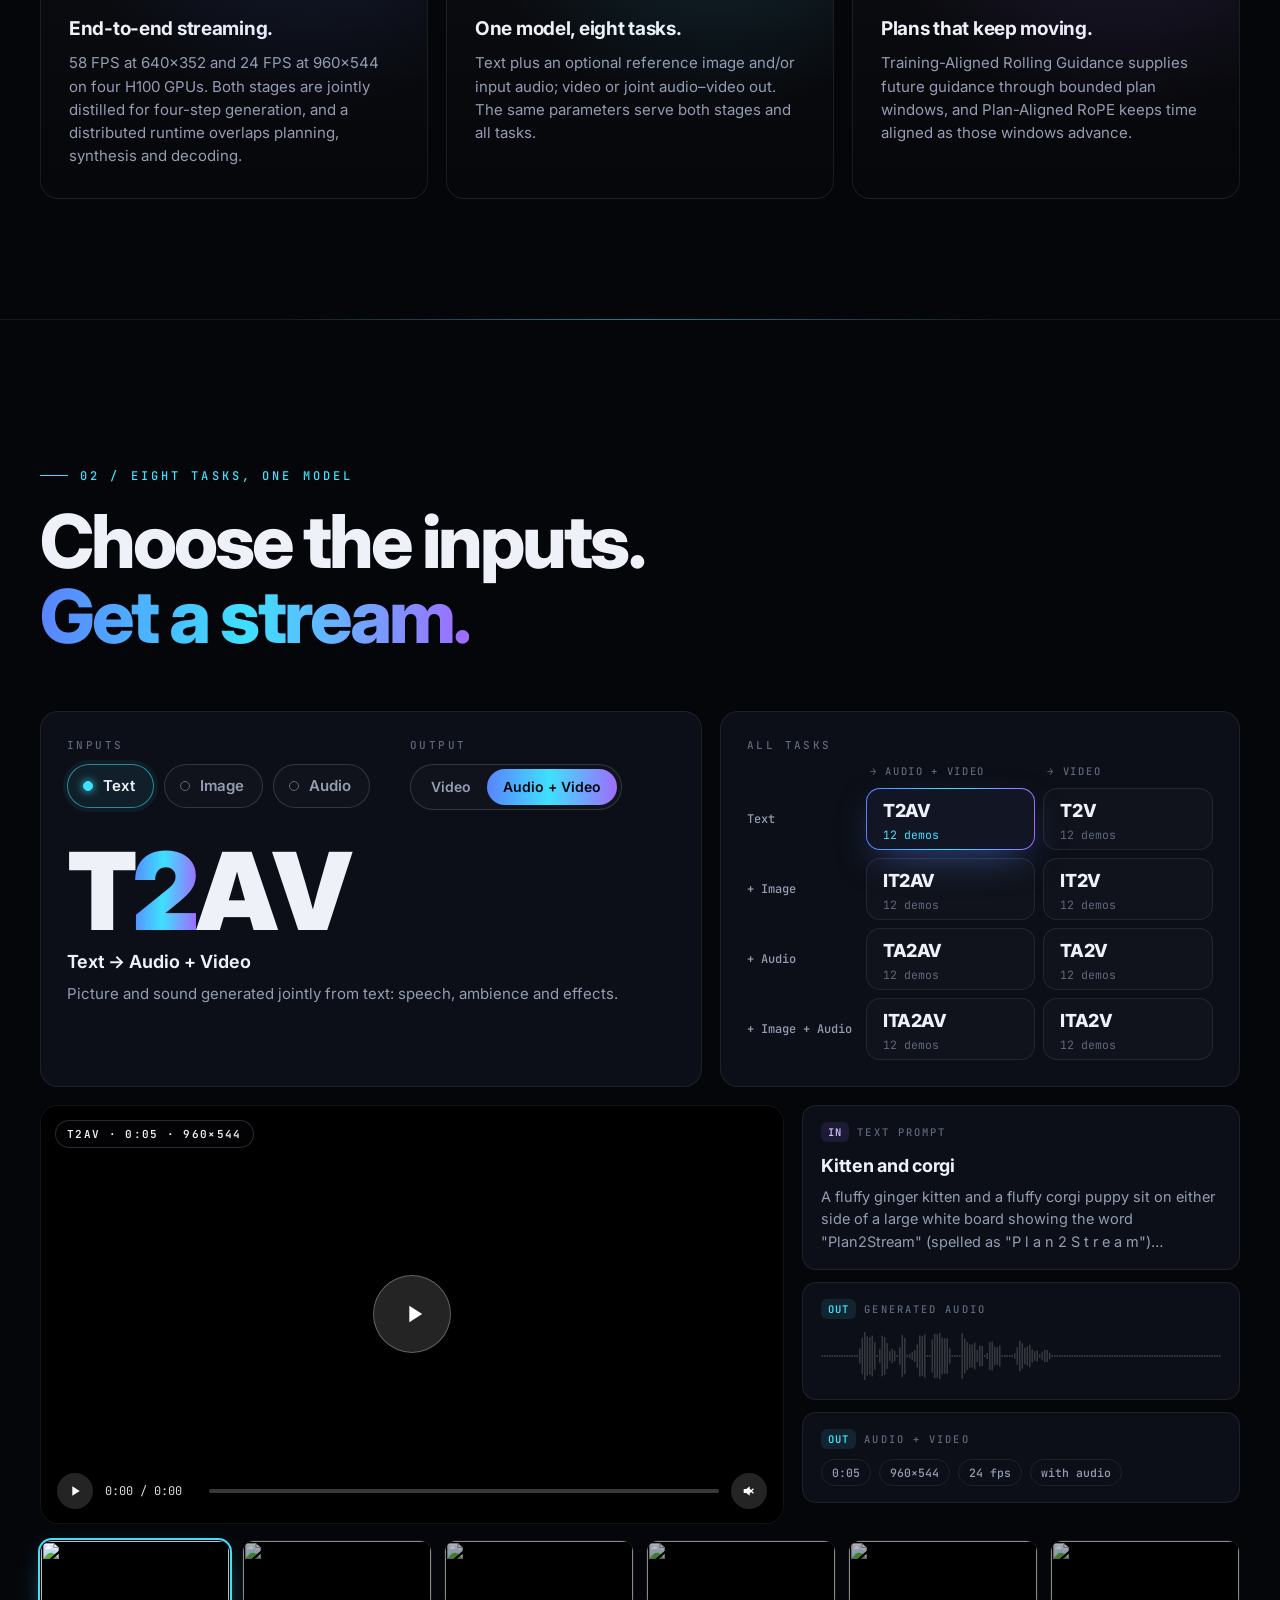
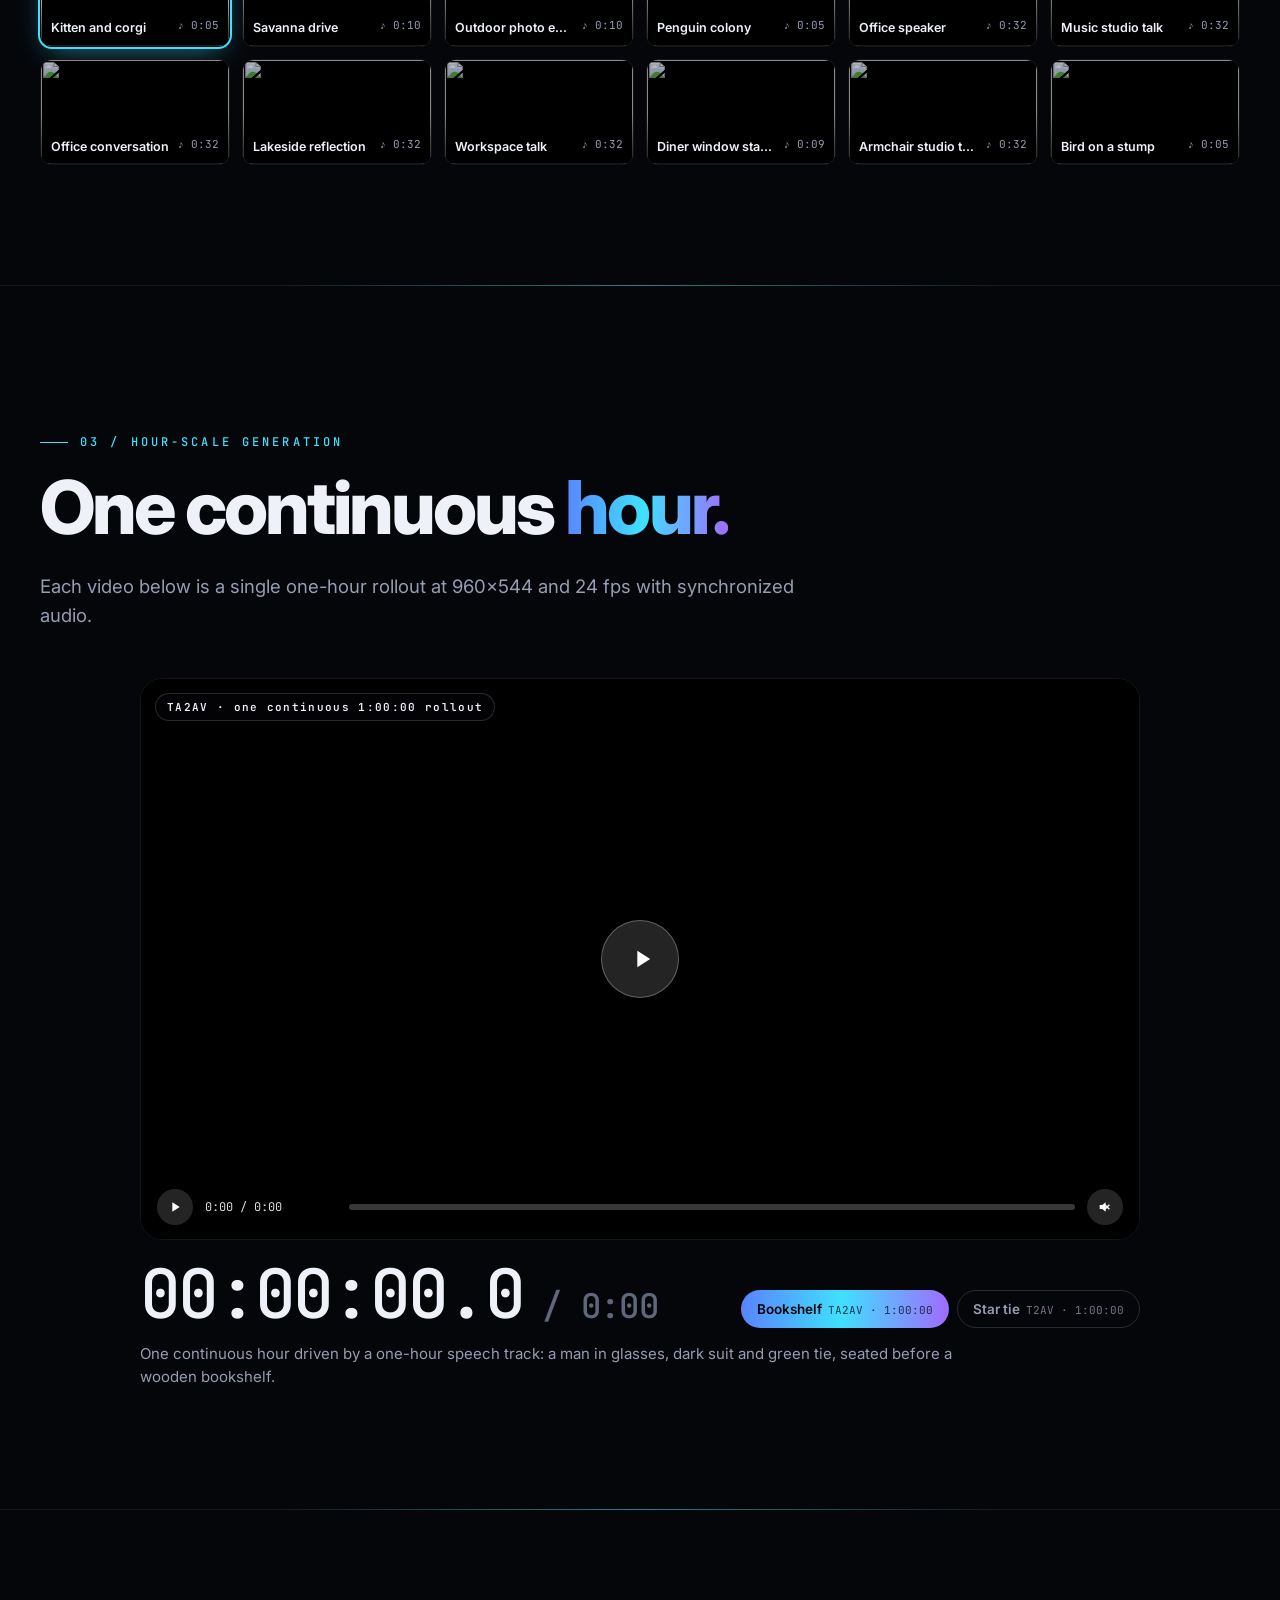
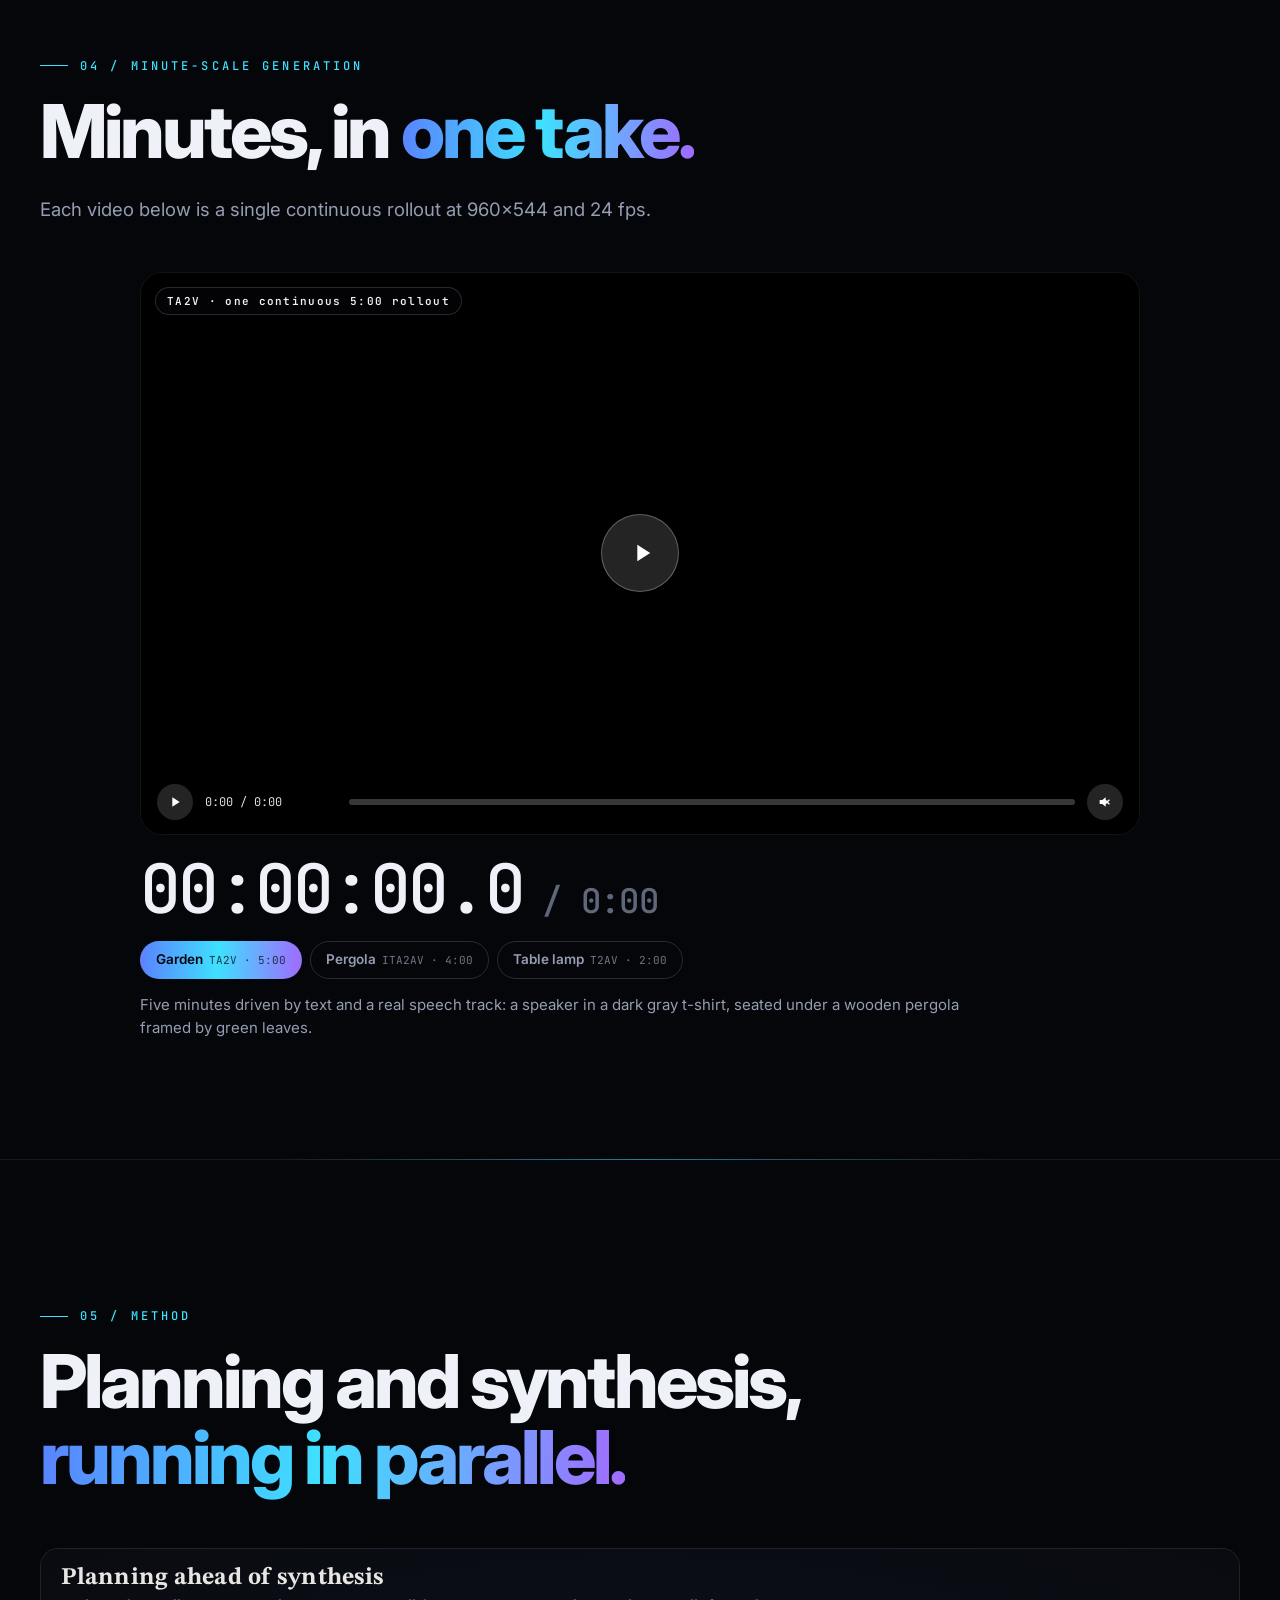
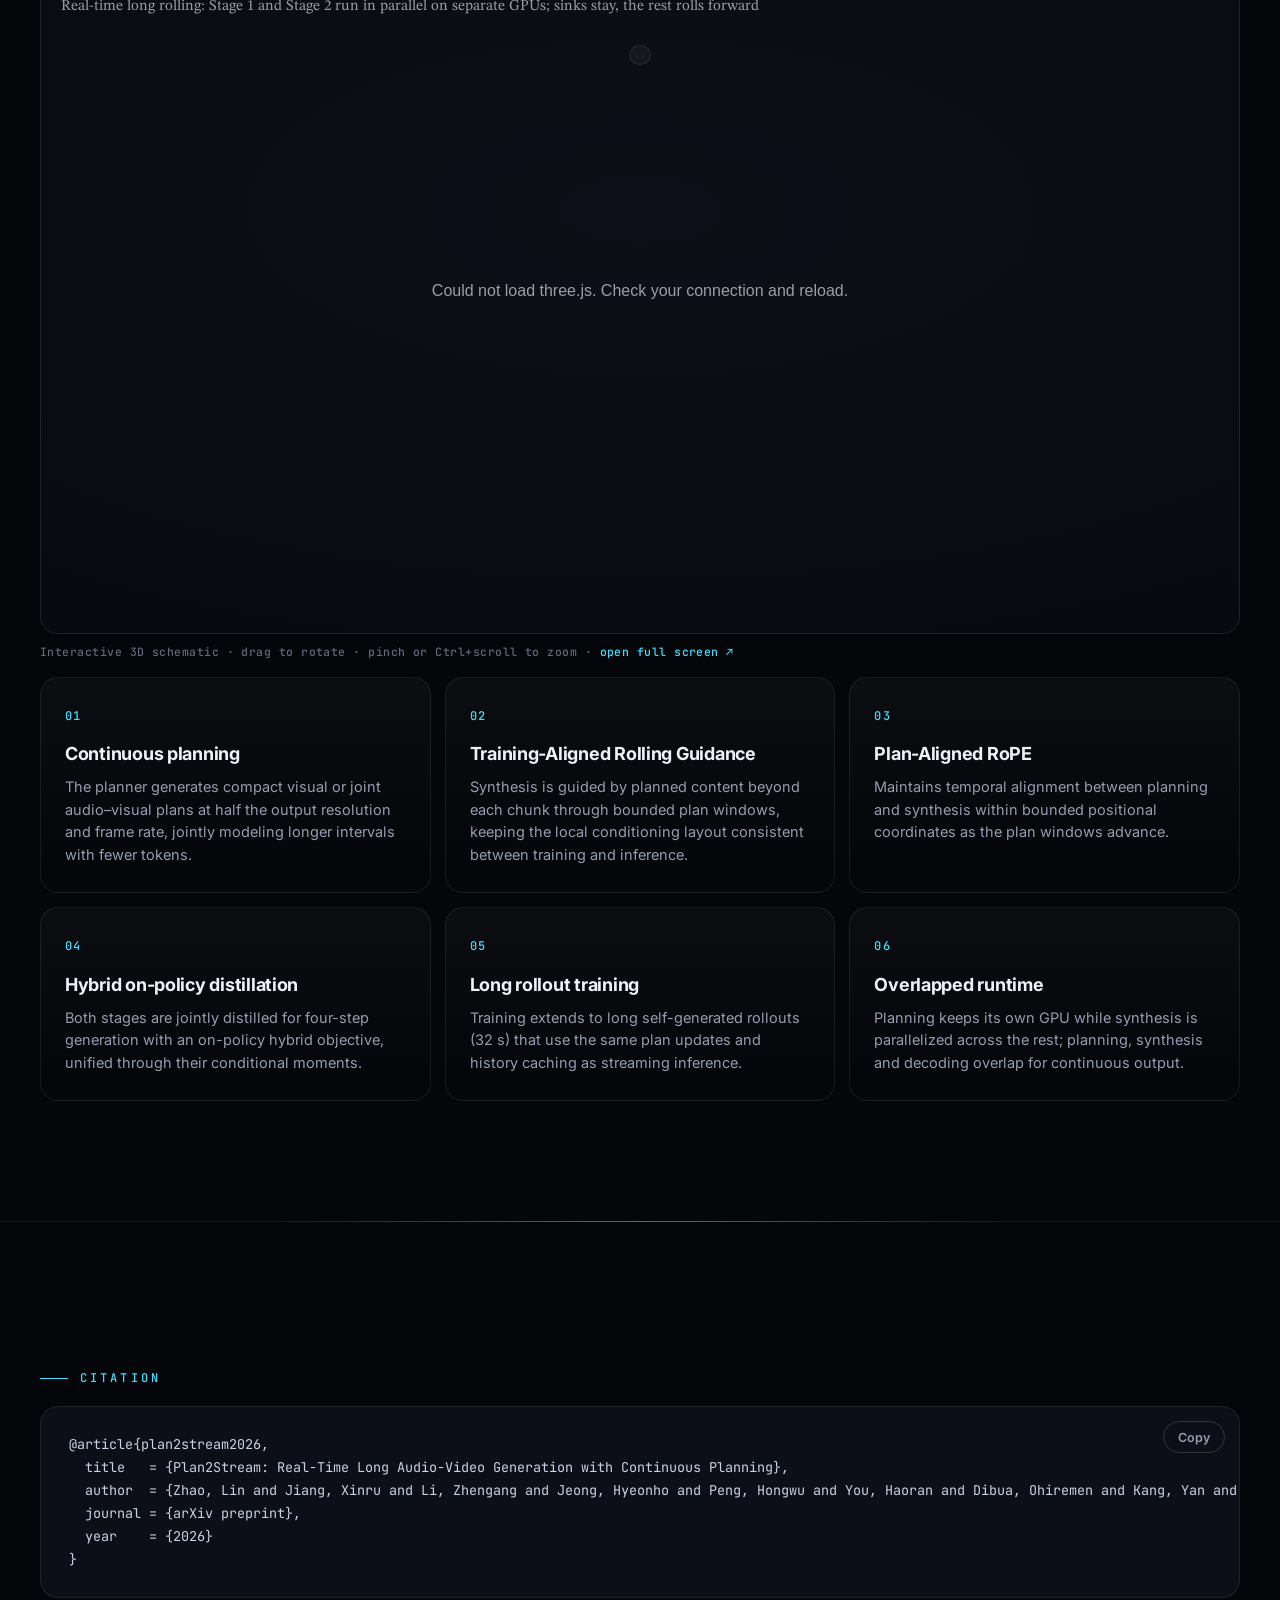
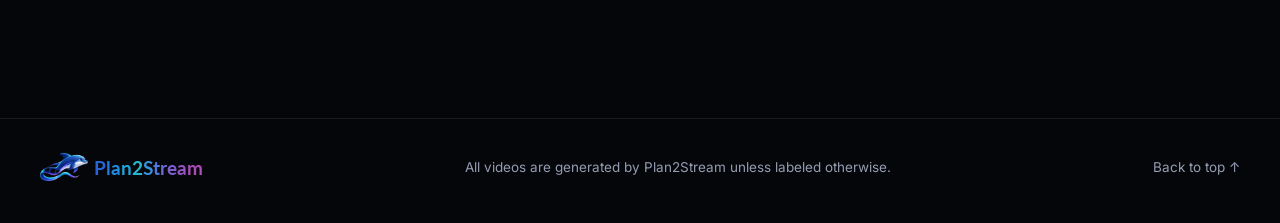
==== commit 5711b872: "Tasks board opens on T2AV (Kitten and corgi) instead of T2V Co-Authored-By: Claude Opus 5.5 <noreply" ====
--- a/docs/index.html
+++ b/docs/index.html
@@ -185,12 +185,12 @@
             <div class="ctl">
               <p class="ctl-label">Output</p>
               <div class="seg" role="group" aria-label="Output modality">
-                <button aria-pressed="true" data-out="V">Video</button>
-                <button aria-pressed="false" data-out="AV">Audio + Video</button>
+                <button aria-pressed="false" data-out="V">Video</button>
+                <button aria-pressed="true" data-out="AV">Audio + Video</button>
               </div>
             </div>
             <div class="task-readout">
-              <p class="task-code" id="task-code" aria-live="polite">T2V</p>
+              <p class="task-code" id="task-code" aria-live="polite">T2AV</p>
               <p class="task-name" id="task-name"></p>
               <p class="task-desc" id="task-desc"></p>
             </div>
@@ -301,6 +301,6 @@
 
   <button class="sound-hint" id="sound-hint" hidden><svg viewBox="0 0 24 24" aria-hidden="true"><path d="M4 9v6h4l5 4V5L8 9H4zm12.5 3a4.5 4.5 0 0 0-2.5-4v8a4.5 4.5 0 0 0 2.5-4zM14 3.2v2.1a7 7 0 0 1 0 13.4v2.1a9 9 0 0 0 0-17.6z"/></svg><span>Click anywhere to turn on sound</span></button>
   <div class="load-error" id="load-error" hidden></div>
-  <script src="main.js?v=4"></script>
+  <script src="main.js?v=5"></script>
 </body>
 </html>
